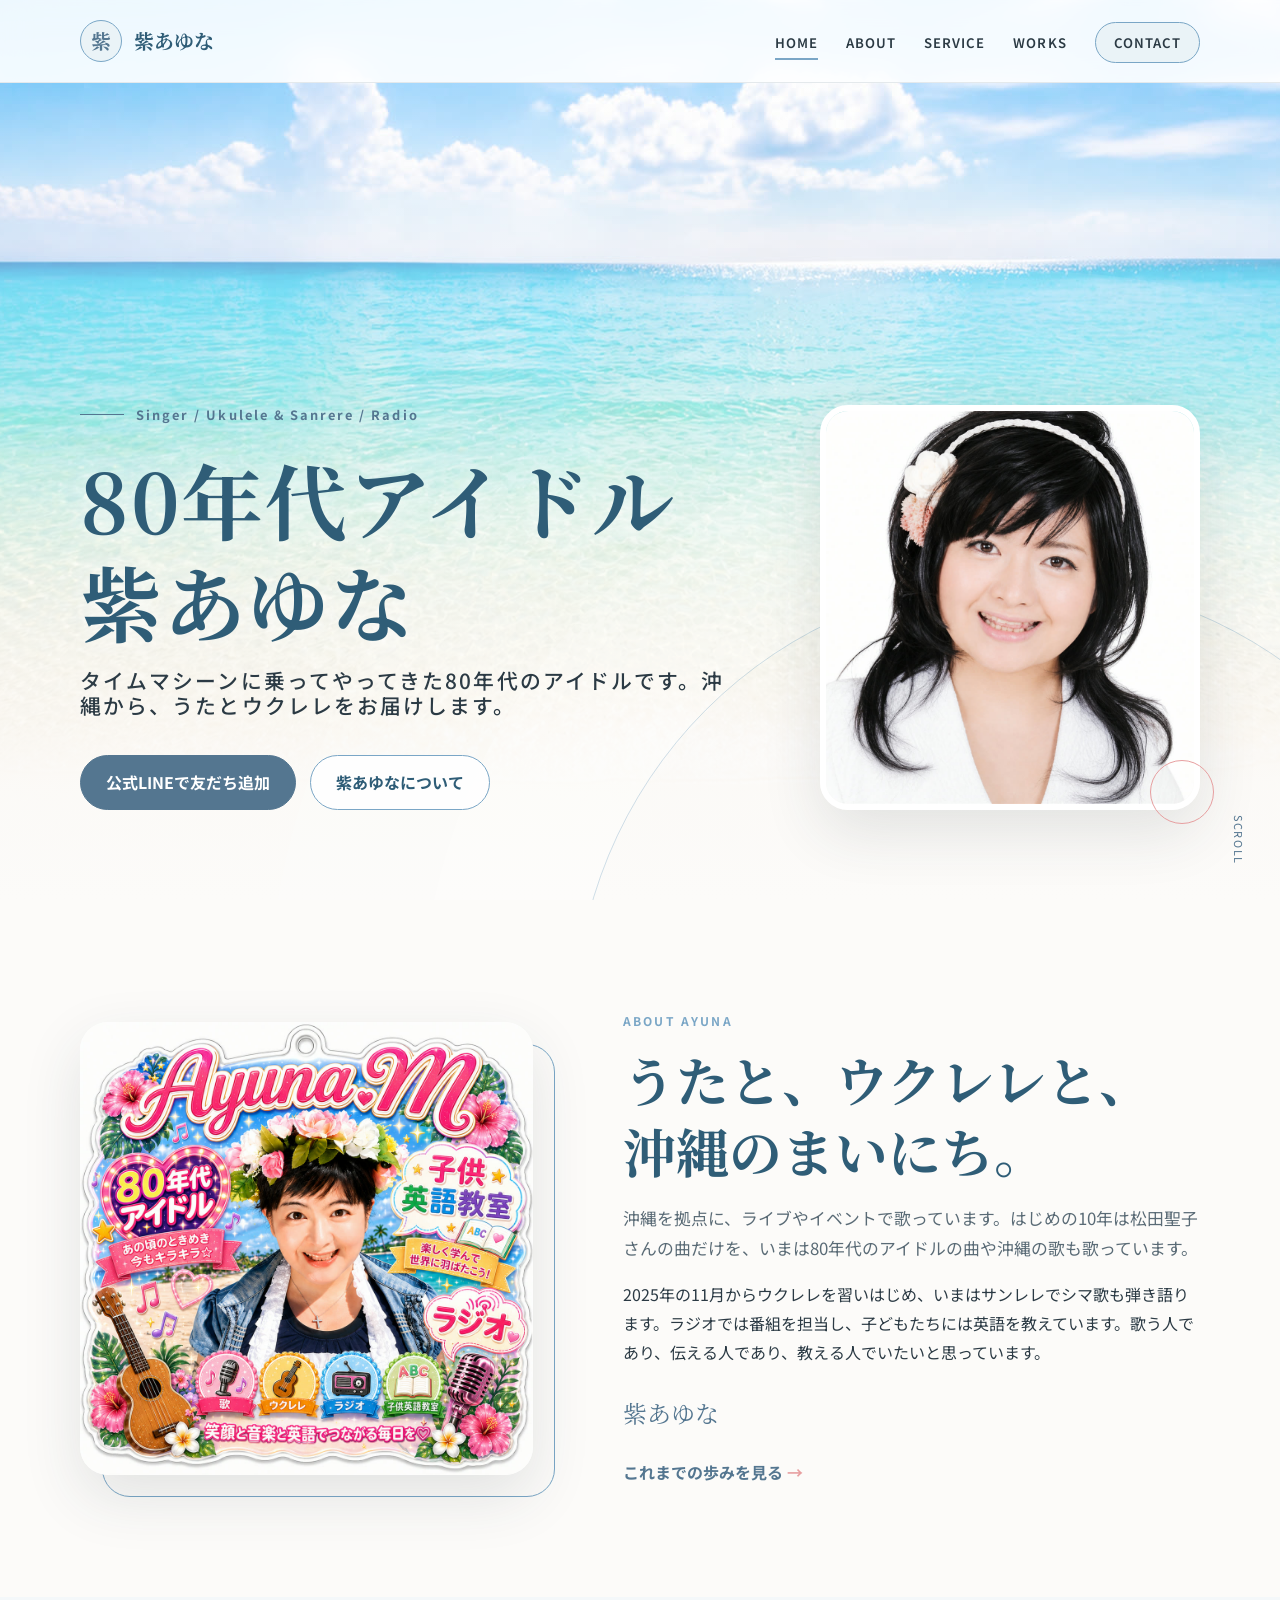
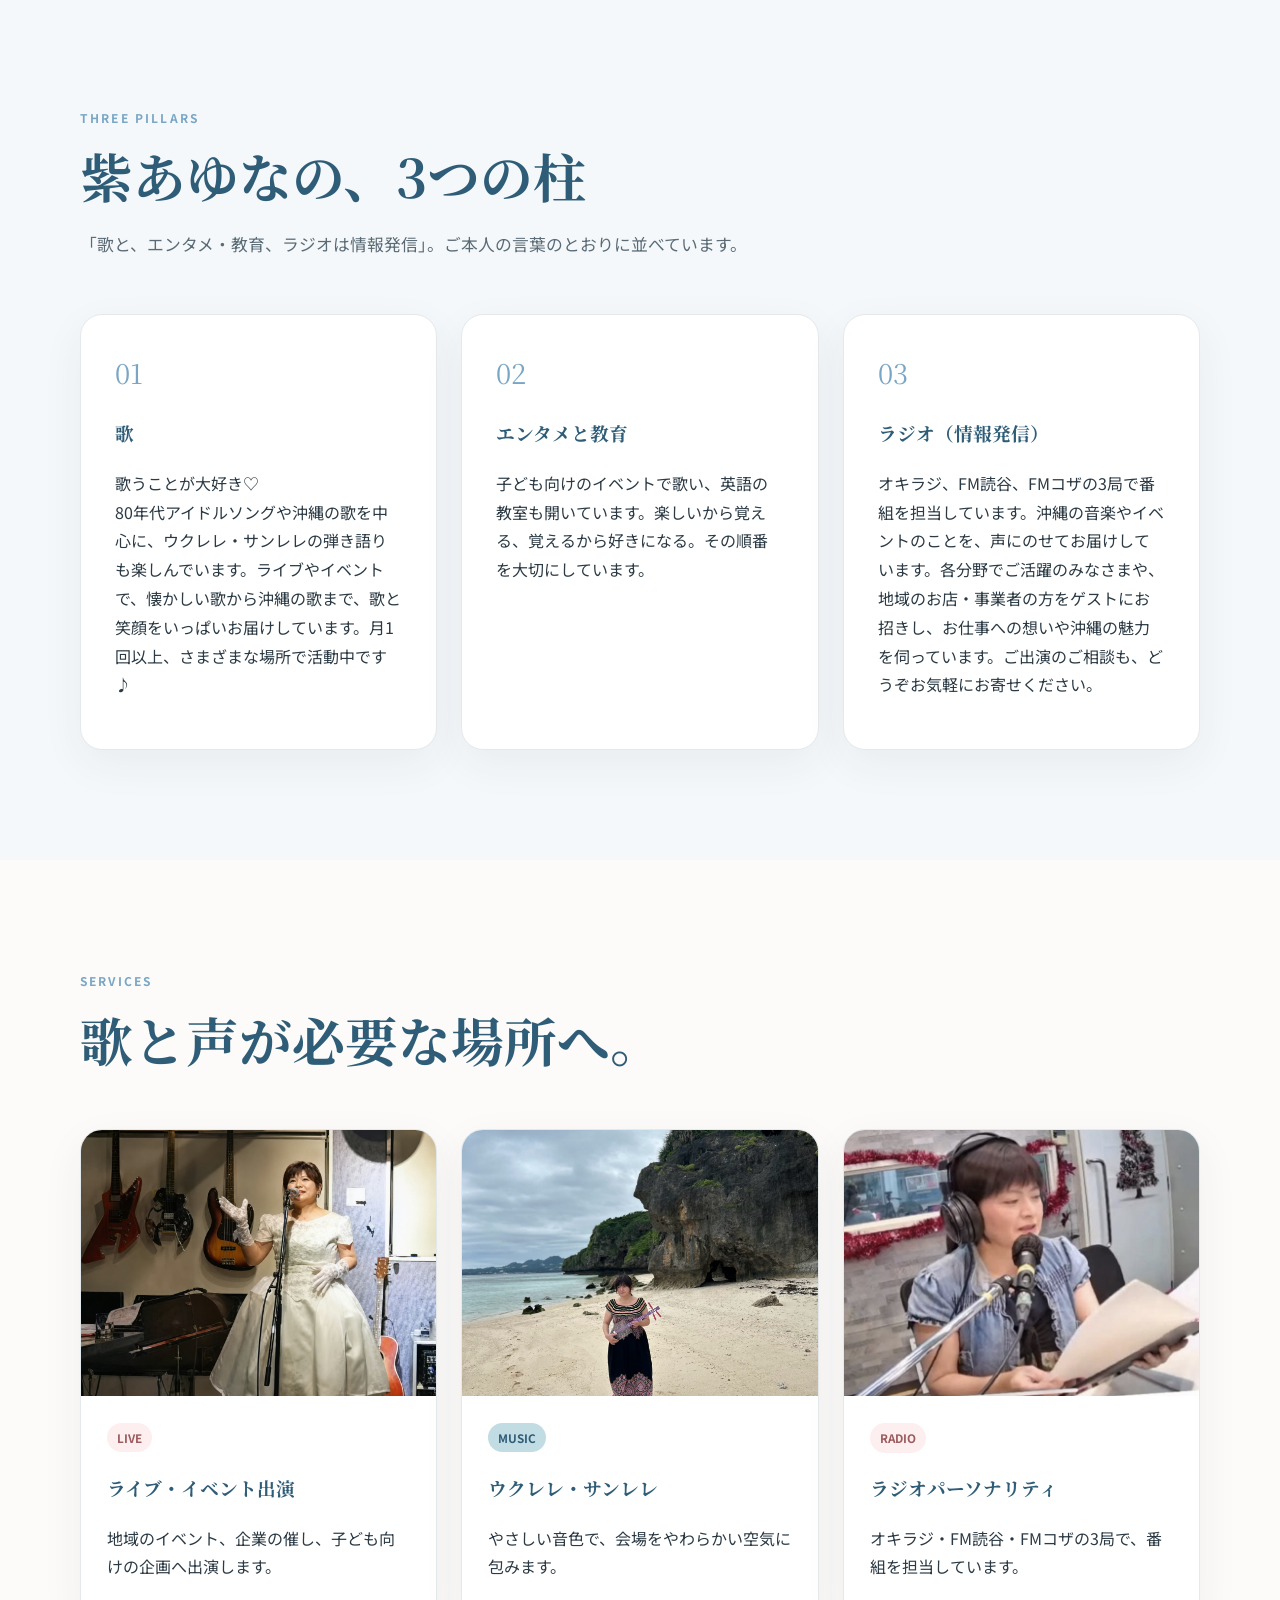
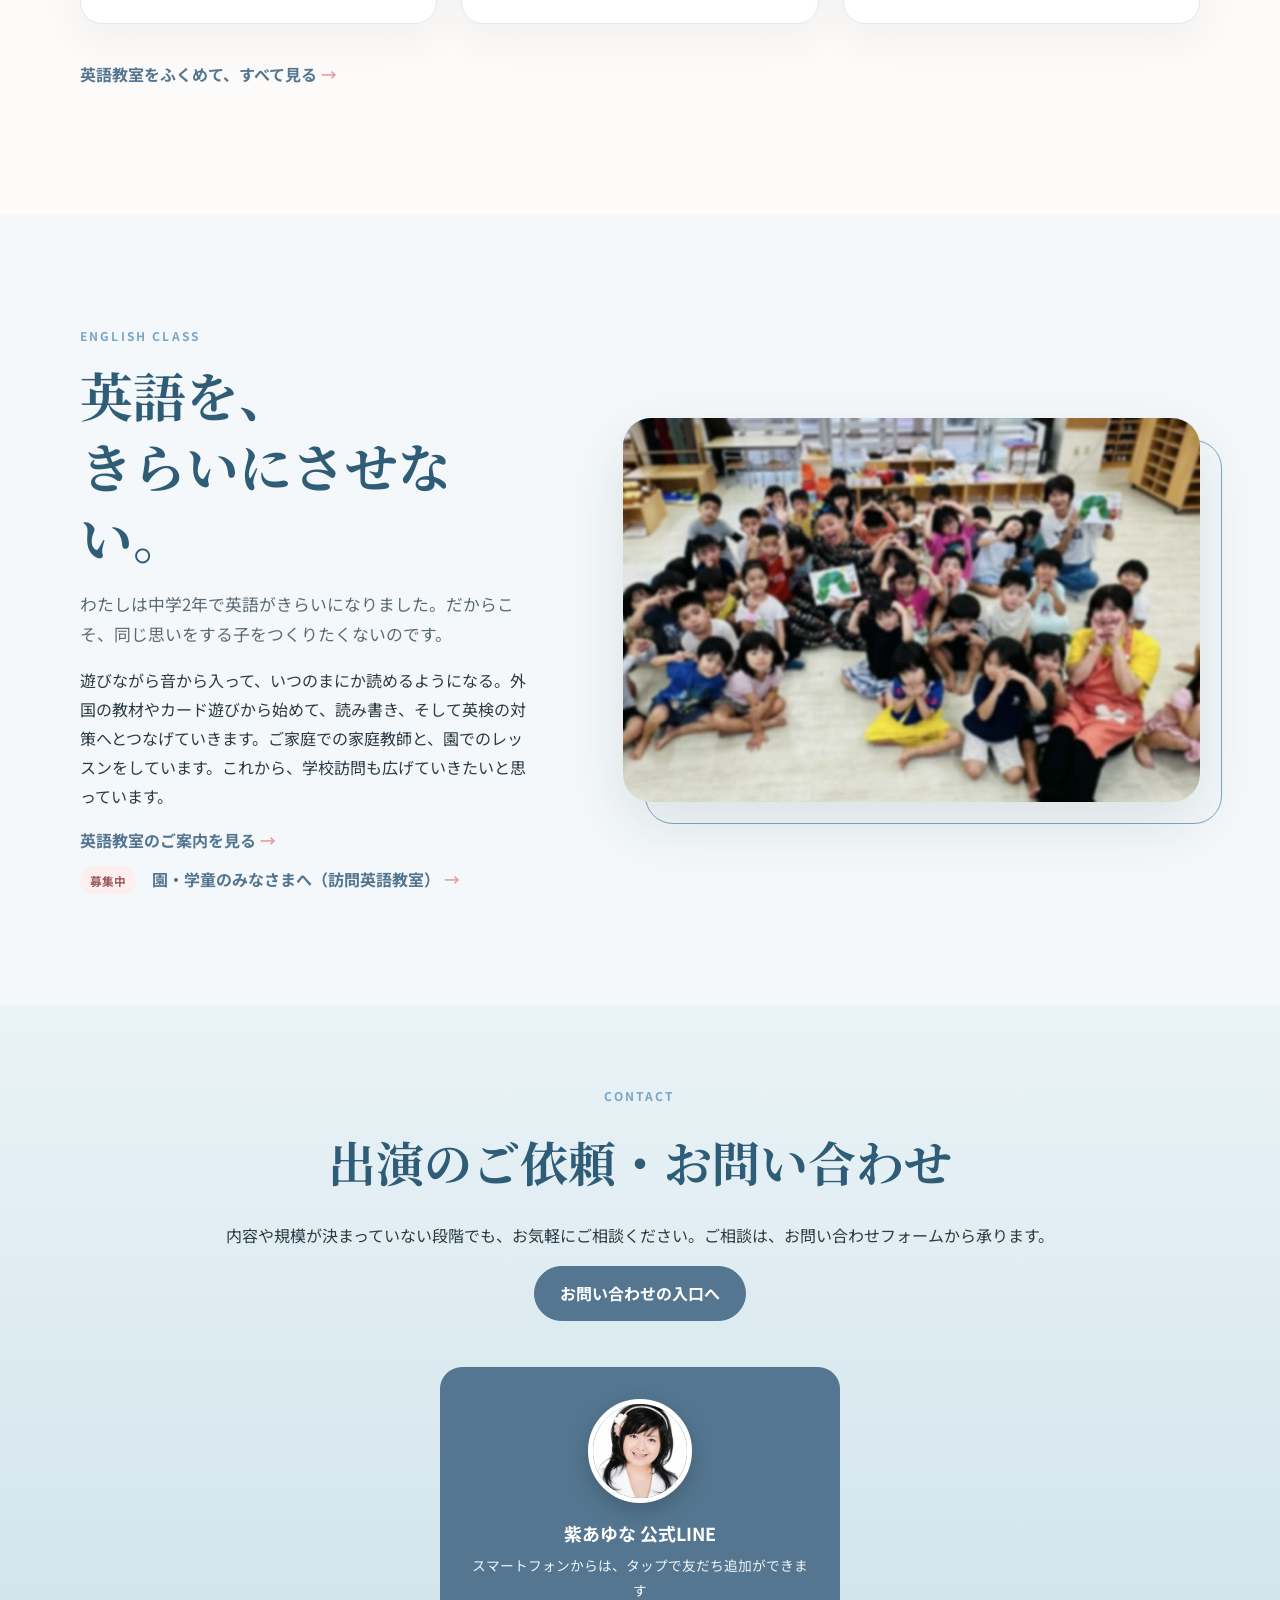
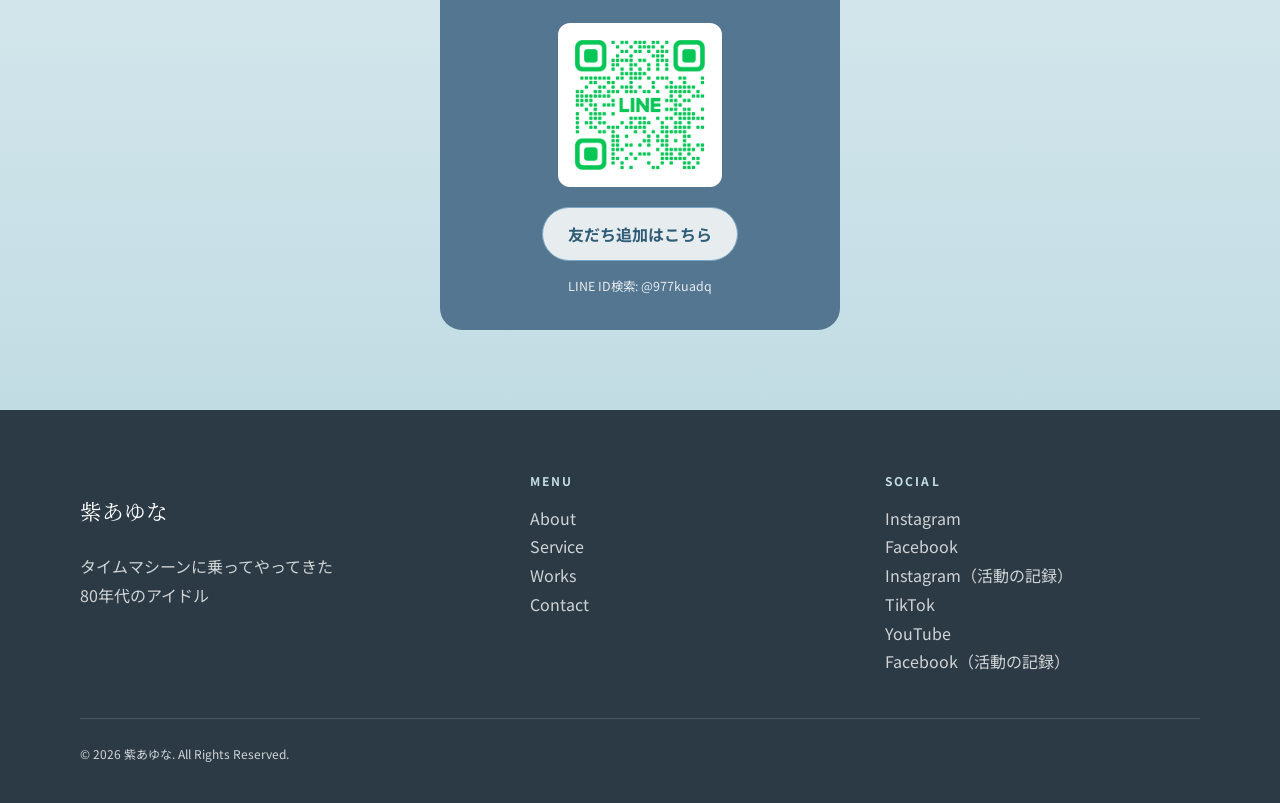
==== index.html @ 0e8917f2 "トップの「歌」の紹介文を、ご本人の文章に差し替え（2026-10-02）" ====
<!doctype html>
<html lang="ja">
<head>
  <meta charset="utf-8">
  <meta name="viewport" content="width=device-width, initial-scale=1">
  <title>紫あゆな｜80年代アイドル・沖縄の歌手・ウクレレ・サンレレ</title>
  <meta name="description" content="タイムマシーンに乗ってやってきた80年代のアイドル、紫あゆな。沖縄でライブ・イベントに出演し、ウクレレとサンレレを弾き、ラジオで情報を届け、子どもたちに英語を教えています。">
  <meta name="keywords" content="紫あゆな,80年代アイドル,沖縄 歌手,ウクレレ 沖縄,サンレレ 沖縄,沖縄 ライブ 出演依頼,子ども 英語教室 沖縄">
  <meta name="robots" content="noindex, nofollow"><!-- ご確認用のため。本番にするときはこの1行を消す -->
  <link rel="canonical" href="./index.html">
  <meta property="og:title" content="紫あゆな｜80年代アイドル・沖縄の歌手">
  <meta property="og:description" content="タイムマシーンに乗ってやってきた80年代のアイドル、紫あゆな。歌、エンタメと教育、ラジオでの情報発信。">
  <meta property="og:type" content="website">
  <meta property="og:image" content="assets/images/hero-sea.jpg">
  <link rel="stylesheet" href="assets/css/style.css">
  <script type="application/ld+json">{"@context":"https://schema.org","@type":"Person","name":"紫あゆな","jobTitle":"歌手・ウクレレ／サンレレ奏者・ラジオパーソナリティ","sameAs":["https://www.instagram.com/ayuna.80idol/","https://www.facebook.com/profile.php?id=100083319112403","https://www.instagram.com/369murasakiayuna/","https://www.tiktok.com/@user3553281297065","https://www.youtube.com/@%E7%B4%AB%E3%81%82%E3%82%86%E3%81%AA","https://www.facebook.com/profile.php?id=100011735827150"]}</script>
</head>
<body>
  <a class="skip-link" href="#main">本文へ移動</a>
  <header class="site-header">
    <nav class="container nav-wrap" aria-label="メインナビゲーション">
      <a class="brand" href="index.html"><span class="brand-mark">紫</span><span>紫あゆな</span></a>
      <button class="menu-toggle" type="button" aria-controls="global-menu" aria-expanded="false" aria-label="メニューを開く"><span></span><span></span><span></span></button>
      <ul class="nav-list" id="global-menu">
        <li><a href="index.html" aria-current="page">Home</a></li><li><a href="about.html">About</a></li><li><a href="service.html">Service</a></li><li><a href="works.html">Works</a></li><li><a class="nav-cta" href="contact.html">Contact</a></li>
      </ul>
    </nav>
  </header>

  <main id="main">
    <section class="hero" aria-labelledby="hero-title">
      <div class="container hero-content">
        <div>
          <p class="hero-kicker">Singer / Ukulele &amp; Sanrere / Radio</p>
          <h1 id="hero-title">80年代アイドル<br>紫あゆな<span>タイムマシーンに乗ってやってきた80年代のアイドルです。沖縄から、うたとウクレレをお届けします。</span></h1>
          <div class="hero-actions"><a class="btn btn-primary" href="https://lin.ee/VMailZP" target="_blank" rel="noopener">公式LINEで友だち追加</a><a class="btn btn-secondary" href="about.html">紫あゆなについて</a></div>
        </div>
        <div class="hero-photo reveal"><img src="assets/images/main-portrait.jpg" alt="白いお衣装の紫あゆな" width="1200" height="1056"></div>
      </div>
      <span class="hero-scroll" aria-hidden="true">SCROLL</span>
    </section>

    <section class="section" id="intro">
      <div class="container intro-grid">
        <div class="image-frame square reveal"><img src="assets/images/brand-ayuna.jpg" alt="Ayuna.M 80年代アイドル・子供英語教室・ラジオ" loading="lazy" width="1100" height="1100"></div>
        <div class="reveal">
          <p class="eyebrow">About Ayuna</p>
          <h2 class="section-title">うたと、ウクレレと、<br>沖縄のまいにち。</h2>
          <p class="lead">沖縄を拠点に、ライブやイベントで歌っています。はじめの10年は松田聖子さんの曲だけを、いまは80年代のアイドルの曲や沖縄の歌も歌っています。</p>
          <p>2025年の11月からウクレレを習いはじめ、いまはサンレレでシマ歌も弾き語ります。ラジオでは番組を担当し、子どもたちには英語を教えています。歌う人であり、伝える人であり、教える人でいたいと思っています。</p>
          <p class="signature">紫あゆな</p>
          <a class="link-arrow" href="about.html">これまでの歩みを見る</a>
        </div>
      </div>
    </section>

    <section class="section section-soft" aria-labelledby="strength-title">
      <div class="container">
        <p class="eyebrow">Three Pillars</p>
        <h2 class="section-title" id="strength-title">紫あゆなの、3つの柱</h2>
        <p class="lead" style="margin-top:18px">「歌と、エンタメ・教育、ラジオは情報発信」。ご本人の言葉のとおりに並べています。</p>
        <div class="feature-grid">
          <article class="feature-card reveal"><span class="card-number">01</span><h3>歌</h3><p>歌うことが大好き♡<br>80年代アイドルソングや沖縄の歌を中心に、ウクレレ・サンレレの弾き語りも楽しんでいます。ライブやイベントで、懐かしい歌から沖縄の歌まで、歌と笑顔をいっぱいお届けしています。月1回以上、さまざまな場所で活動中です♪</p></article>
          <article class="feature-card reveal"><span class="card-number">02</span><h3>エンタメと教育</h3><p>子ども向けのイベントで歌い、英語の教室も開いています。楽しいから覚える、覚えるから好きになる。その順番を大切にしています。</p></article>
          <article class="feature-card reveal"><span class="card-number">03</span><h3>ラジオ（情報発信）</h3><p>オキラジ、FM読谷、FMコザの3局で番組を担当しています。沖縄の音楽やイベントのことを、声にのせてお届けしています。各分野でご活躍のみなさまや、地域のお店・事業者の方をゲストにお招きし、お仕事への想いや沖縄の魅力を伺っています。ご出演のご相談も、どうぞお気軽にお寄せください。</p></article>
        </div>
      </div>
    </section>

    <section class="section" aria-labelledby="service-title">
      <div class="container">
        <p class="eyebrow">Services</p>
        <h2 class="section-title" id="service-title">歌と声が必要な場所へ。</h2>
        <div class="service-grid">
          <article class="service-card reveal"><img src="assets/images/live-dress.jpg" alt="白いお衣装でマイクの前に立つ紫あゆな" loading="lazy"><div class="card-body"><span class="tag gold">LIVE</span><h3>ライブ・イベント出演</h3><p>地域のイベント、企業の催し、子ども向けの企画へ出演します。</p></div></article>
          <article class="service-card reveal"><img src="assets/images/sanrere-beach.jpg" alt="沖縄の浜辺でサンレレを弾く紫あゆな" loading="lazy"><div class="card-body"><span class="tag">MUSIC</span><h3>ウクレレ・サンレレ</h3><p>やさしい音色で、会場をやわらかい空気に包みます。</p></div></article>
          <article class="service-card reveal"><img src="assets/images/radio.jpg" alt="ラジオのスタジオで話す紫あゆな" loading="lazy"><div class="card-body"><span class="tag gold">RADIO</span><h3>ラジオパーソナリティ</h3><p>オキラジ・FM読谷・FMコザの3局で、番組を担当しています。</p></div></article>
        </div>
        <p style="margin-top:36px"><a class="link-arrow" href="service.html">英語教室をふくめて、すべて見る</a></p>
      </div>
    </section>

    <section class="section section-soft" aria-labelledby="english-title">
      <div class="container intro-grid">
        <div class="reveal">
          <p class="eyebrow">English Class</p>
          <h2 class="section-title" id="english-title">英語を、<br>きらいにさせない。</h2>
          <p class="lead">わたしは中学2年で英語がきらいになりました。だからこそ、同じ思いをする子をつくりたくないのです。</p>
          <p>遊びながら音から入って、いつのまにか読めるようになる。外国の教材やカード遊びから始めて、読み書き、そして英検の対策へとつなげていきます。ご家庭での家庭教師と、園でのレッスンをしています。これから、学校訪問も広げていきたいと思っています。</p>
          <p style="margin:0 0 10px"><a class="link-arrow" href="https://ayunamurasaki.github.io/english/" target="_blank" rel="noopener">英語教室のご案内を見る</a></p>
          <p style="margin:0"><span class="tag gold">募集中</span>　<a class="link-arrow" href="service.html#visit" style="display:inline-block">園・学童のみなさまへ（訪問英語教室）</a></p>
        </div>
        <div class="image-frame reveal"><img src="assets/images/class-flyer.jpg" alt="園の子どもたちと一緒に写った英語教室のようす" loading="lazy" style="aspect-ratio:3/2"></div>
      </div>
    </section>

    <section class="cta-section"><div class="container"><p class="eyebrow">Contact</p><h2>出演のご依頼・お問い合わせ</h2><p>内容や規模が決まっていない段階でも、お気軽にご相談ください。ご相談は、お問い合わせフォームから承ります。</p><a class="btn btn-primary" href="contact.html">お問い合わせの入口へ</a>
      <div style="max-width:400px;margin:46px auto 0;padding:32px 26px;border-radius:22px;background:var(--sea-deep)">
        <a href="https://lin.ee/VMailZP" target="_blank" rel="noopener" style="display:block;text-align:center;color:#fff;text-decoration:none">
          <img src="assets/images/icon-portrait.jpg" alt="紫あゆな" width="900" height="900" style="width:104px;height:104px;margin:0 auto 14px;border:5px solid #fff;border-radius:50%;object-fit:cover;box-shadow:0 8px 20px rgba(43,58,68,.35)" loading="lazy">
          <p style="margin:0 0 4px;font-size:1.12rem;font-weight:700">紫あゆな 公式LINE</p>
          <p style="margin:0 0 20px;font-size:.86rem;opacity:.92">スマートフォンからは、タップで友だち追加ができます</p>
          <img src="assets/images/line-qr.png" alt="紫あゆな公式LINEの友だち追加QRコード" style="width:164px;margin:0 auto 20px;padding:10px;border-radius:12px;background:#fff" loading="lazy">
          <span class="btn btn-secondary">友だち追加はこちら</span>
          <p style="margin:14px 0 0;font-size:.78rem;opacity:.85">LINE ID検索: @977kuadq</p>
        </a>
      </div></div></section>
  </main>

  <footer class="site-footer"><div class="container"><div class="footer-grid"><div><p class="footer-brand">紫あゆな</p><p>タイムマシーンに乗ってやってきた<br>80年代のアイドル</p></div><div><p class="eyebrow">Menu</p><ul class="footer-nav"><li><a href="about.html">About</a></li><li><a href="service.html">Service</a></li><li><a href="works.html">Works</a></li><li><a href="contact.html">Contact</a></li></ul></div><div><p class="eyebrow">Social</p><ul class="footer-nav"><li><a href="https://www.instagram.com/ayuna.80idol/" target="_blank" rel="noopener">Instagram</a></li><li><a href="https://www.facebook.com/profile.php?id=100083319112403" target="_blank" rel="noopener">Facebook</a></li><li><a href="https://www.instagram.com/369murasakiayuna/" target="_blank" rel="noopener">Instagram（活動の記録）</a></li><li><a href="https://www.tiktok.com/@user3553281297065" target="_blank" rel="noopener">TikTok</a></li><li><a href="https://www.youtube.com/@%E7%B4%AB%E3%81%82%E3%82%86%E3%81%AA" target="_blank" rel="noopener">YouTube</a></li><li><a href="https://www.facebook.com/profile.php?id=100011735827150" target="_blank" rel="noopener">Facebook（活動の記録）</a></li></ul></div></div><p class="copyright">© <span data-year>2026</span> 紫あゆな. All Rights Reserved.</p></div></footer>
  <script src="assets/js/common.js"></script>
</body>
</html>
---- assets/css/style.css ----
@import url('https://fonts.googleapis.com/css2?family=Noto+Sans+JP:wght@400;500;600;700&family=Noto+Serif+JP:wght@600;700&display=swap');

/* ============================================================
   紫あゆな 公式サイト V2
   様式（レイアウト・部品・クラス名）は V1（hp-site/）のまま。
   色だけを公式LINE側の淡い水色へ揃えている。
   配色の出どころ: C:\Projects\ayuna-fanclub-lp\index.html と
   C:\Projects\ayuna-english-lp\index.html の :root（--sea / --sky ほか）
   ご本人のご希望（2026-08-08）: 淡い水色をベースに、ハートのピンクと白
   ============================================================ */

:root {
  --sea: #7aa6c6;
  --sea-deep: #547690;
  --sea-ink: #2f5d77;
  --sky: #c2dce4;
  --sky-pale: #eaf3f7;
  --sand: #eed0c5;
  --coral: #e79fa0;
  --coral-pale: #fdeff0;
  --ink: #2b3a44;
  --muted: #5a6b76;
  --paper: #fcfbf9;
  --white: #fff;
  --line: #e4e9ec;
  --shadow: 0 22px 60px rgba(43, 58, 68, .12);
  --radius: 28px;
  --serif: "Noto Serif JP", serif;
  --sans: "Noto Sans JP", sans-serif;
}

* { box-sizing: border-box; }
html { scroll-behavior: smooth; }
body { margin: 0; color: var(--ink); background: var(--paper); font-family: var(--sans); line-height: 1.8; }
body.menu-open { overflow: hidden; }
/* height: auto を必ず添える。img の width/height 属性は高さの指定として効いてしまい、
   高さが auto でなくなると aspect-ratio が無視されて画像が縦に伸びる（2026-09-10 に発生） */
img { display: block; width: 100%; height: auto; }
a { color: inherit; text-decoration: none; }
button, input, select, textarea { font: inherit; }
button { cursor: pointer; }
.container { width: min(1120px, calc(100% - 40px)); margin-inline: auto; }
.eyebrow { margin: 0 0 12px; color: var(--sea); font-size: .75rem; font-weight: 700; letter-spacing: .18em; text-transform: uppercase; }
.section-title { margin: 0; color: var(--sea-ink); font-family: var(--serif); font-size: clamp(2rem, 5vw, 3.3rem); line-height: 1.35; }
.lead { color: var(--muted); font-size: 1.05rem; }
.skip-link { position: fixed; top: -80px; left: 20px; z-index: 1000; padding: 10px 18px; color: #fff; background: var(--sea-deep); }
.skip-link:focus { top: 10px; }

/* ヘッダーは常に白のすりガラス。V1は濃紫のヒーローに白文字を重ねていたが、
   ヒーローが淡い水色になったため、白文字では読めなくなる */
.site-header { position: fixed; inset: 0 0 auto; z-index: 100; border-bottom: 1px solid var(--line); background: rgba(255,255,255,.9); backdrop-filter: blur(14px); transition: .3s; }
.site-header.scrolled { background: rgba(255,255,255,.97); box-shadow: 0 8px 30px rgba(43,58,68,.08); }
.nav-wrap { display: flex; min-height: 82px; align-items: center; justify-content: space-between; gap: 24px; }
.brand { display: flex; align-items: center; gap: 12px; color: var(--sea-ink); font-family: var(--serif); font-size: 1.25rem; font-weight: 700; }
.brand-mark { display: grid; width: 42px; height: 42px; place-items: center; border: 1px solid var(--sea); border-radius: 50%; color: var(--sea-deep); background: var(--sky-pale); }
.nav-list { display: flex; align-items: center; gap: 28px; margin: 0; padding: 0; list-style: none; }
.nav-list a { position: relative; color: var(--ink); font-size: .82rem; font-weight: 600; letter-spacing: .08em; text-transform: uppercase; }
.nav-list a::after { content: ""; position: absolute; inset: auto 50% -8px; height: 2px; background: var(--sea); transition: .2s; }
.nav-list a:hover::after, .nav-list a[aria-current="page"]::after { left: 0; right: 0; }
.nav-cta { padding: 10px 18px; border: 1px solid var(--sea); border-radius: 999px; color: var(--sea-ink); background: var(--sky-pale); }
.menu-toggle { display: none; width: 46px; height: 46px; padding: 11px; border: 1px solid var(--line); border-radius: 50%; background: var(--sky-pale); }
.menu-toggle span { display: block; height: 2px; margin: 5px 0; background: var(--sea-ink); transition: .25s; }

/* ヒーロー。写真の上に白のベールをかけ、文字は濃い藍色にする。
   公式LINEのLP（ファンクラブ・英語教室）と同じ処理 */
.hero { position: relative; display: grid; min-height: 100svh; align-items: end; overflow: hidden; color: var(--ink); background: var(--sky-pale); }
.hero::before { content: ""; position: absolute; inset: 0; background: linear-gradient(180deg, rgba(255,255,255,.20) 0%, rgba(255,255,255,.55) 46%, rgba(252,251,249,.96) 88%, var(--paper) 100%), url('../images/hero-sea.jpg') center/cover; }
.hero::after { content: ""; position: absolute; right: -15vw; bottom: -45vw; width: 70vw; height: 70vw; border: 1px solid rgba(122,166,198,.35); border-radius: 50%; box-shadow: 0 0 0 12vw rgba(255,255,255,.16), 0 0 0 24vw rgba(255,255,255,.09); }
.hero-content { position: relative; z-index: 1; display: grid; grid-template-columns: 1.25fr .75fr; align-items: end; gap: clamp(24px, 5vw, 64px); padding: 175px 0 90px; }
.hero-kicker { display: flex; align-items: center; gap: 12px; margin-bottom: 22px; color: var(--sea-deep); font-size: .8rem; font-weight: 700; letter-spacing: .16em; }
.hero-kicker::before { content: ""; width: 44px; height: 1px; background: var(--sea-deep); }
.hero h1 { max-width: 900px; margin: 0; color: var(--sea-ink); font-family: var(--serif); font-size: clamp(2.4rem, 6.4vw, 5.2rem); line-height: 1.24; letter-spacing: .02em; text-shadow: 0 2px 22px rgba(255,255,255,.7); }
.hero h1 span { display: block; margin-top: 16px; color: var(--ink); font-family: var(--sans); font-size: clamp(.95rem, 2vw, 1.3rem); font-weight: 500; letter-spacing: .1em; }
.hero-actions { display: flex; flex-wrap: wrap; gap: 14px; margin-top: 36px; }
/* ヒーローの主役写真。公式LINEの応答1（白いドレスのアイドル写真・高画質補正版）を使う
   ユーザー指示 2026-09-10「白いドレスのアイドル写真をメインに」「公式LINEの画像に合わせる」 */
.hero-photo { position: relative; justify-self: end; width: min(100%, 380px); }
.hero-photo img { height: 405px; border: 6px solid #fff; border-radius: var(--radius); object-fit: cover; object-position: 50% 18%; box-shadow: var(--shadow); }
.hero-photo::after { content: ""; position: absolute; inset: auto -14px -14px auto; width: 62px; height: 62px; border: 1px solid var(--coral); border-radius: 50%; }

.btn { display: inline-flex; min-height: 50px; align-items: center; justify-content: center; padding: 12px 25px; border: 1px solid var(--sea); border-radius: 999px; font-weight: 700; transition: .2s; }
.btn-primary { color: #fff; border-color: var(--sea-deep); background: var(--sea-deep); }
.btn-secondary { color: var(--sea-ink); background: rgba(255,255,255,.86); }
.btn:hover { transform: translateY(-2px); box-shadow: 0 12px 28px rgba(43,58,68,.16); }
.hero-scroll { position: absolute; right: 32px; bottom: 35px; z-index: 2; color: var(--sea-deep); font-size: .68rem; letter-spacing: .15em; writing-mode: vertical-rl; }

.section { padding: 110px 0; }
.section-soft { background: #f4f8fa; }
.intro-grid, .split { display: grid; grid-template-columns: .88fr 1.12fr; align-items: center; gap: clamp(44px, 7vw, 100px); }
.image-frame { position: relative; }
.image-frame::before { content: ""; position: absolute; inset: 22px -22px -22px 22px; z-index: 0; border: 1px solid var(--sea); border-radius: var(--radius); }
.image-frame img { position: relative; z-index: 1; aspect-ratio: 4 / 5; border-radius: var(--radius); object-fit: cover; box-shadow: var(--shadow); }
/* 文字が絵の端まで入っている図版用。切り取らずに正方形のまま出す */
.image-frame.square img { aspect-ratio: 1 / 1; object-fit: contain; background: #fff; }
.signature { color: var(--sea-deep); font-family: var(--serif); font-size: 1.5rem; }
.feature-grid, .service-grid, .works-grid { display: grid; grid-template-columns: repeat(3, 1fr); gap: 24px; margin-top: 54px; }
.feature-card, .service-card, .work-card { overflow: hidden; border: 1px solid var(--line); border-radius: 22px; background: #fff; box-shadow: 0 14px 44px rgba(43,58,68,.06); transition: .25s; }
.feature-card:hover, .service-card:hover, .work-card:hover { transform: translateY(-6px); box-shadow: var(--shadow); }
.feature-card { padding: 34px; }
.card-number { color: var(--sea); font-family: var(--serif); font-size: 1.7rem; }
.feature-card h3, .service-card h2, .service-card h3, .work-card h2, .work-card h3 { color: var(--sea-ink); font-family: var(--serif); }
.service-card img, .work-card img { aspect-ratio: 4 / 3; object-fit: cover; }
.card-body { padding: 26px; }
.tag { display: inline-block; padding: 4px 10px; border-radius: 999px; color: var(--sea-ink); background: var(--sky); font-size: .73rem; font-weight: 700; }
.tag.gold { color: #9c5b5c; background: var(--coral-pale); }
.link-arrow { color: var(--sea-deep); font-weight: 700; }
.link-arrow::after { content: " →"; color: var(--coral); }

.page-hero { position: relative; display: grid; min-height: 460px; padding-top: 82px; align-items: center; color: var(--ink); background: var(--sky-pale); }
.page-hero::before { content: ""; position: absolute; inset: 0; background: linear-gradient(180deg, rgba(255,255,255,.42), rgba(255,255,255,.78) 70%, var(--paper) 100%), var(--page-image) center/cover; }
.page-hero::after { content: ""; position: absolute; right: -100px; top: 120px; width: 380px; height: 380px; border: 1px solid rgba(122,166,198,.3); border-radius: 50%; }
.page-hero-content { position: relative; z-index: 1; }
.page-hero h1 { margin: 0; color: var(--sea-ink); font-family: var(--serif); font-size: clamp(2.4rem, 6vw, 4.4rem); line-height: 1.2; }
.page-hero p { max-width: 680px; color: var(--ink); }
.about-hero { --page-image: url('../images/hero-sea.jpg'); }
.service-hero { --page-image: url('../images/hero-sea.jpg'); }
.works-hero { --page-image: url('../images/hero-sea.jpg'); }
.contact-hero { --page-image: url('../images/hero-sea.jpg'); }

.timeline { margin: 50px 0 0; padding: 0; list-style: none; }
.timeline li { position: relative; display: grid; grid-template-columns: 150px 1fr; gap: 26px; padding: 0 0 35px 30px; border-left: 1px solid var(--sea); }
.timeline li::before { content: ""; position: absolute; left: -6px; top: 9px; width: 11px; height: 11px; border-radius: 50%; background: var(--sea); box-shadow: 0 0 0 6px var(--sky-pale); }
.timeline time { color: var(--sea-deep); font-weight: 700; }
.timeline h3 { margin: 0 0 5px; color: var(--sea-ink); }
.stats { display: grid; grid-template-columns: repeat(3, 1fr); gap: 18px; margin-top: 42px; }
.stat { padding: 28px; border-radius: 18px; text-align: center; background: var(--sky-pale); }
.stat strong { display: block; color: var(--sea-deep); font-family: var(--serif); font-size: 1.6rem; }
.notice { padding: 18px 22px; border-left: 3px solid var(--coral); color: var(--muted); background: var(--coral-pale); border-radius: 0 12px 12px 0; }
.service-grid.four { grid-template-columns: repeat(2, 1fr); }
.service-card.featured { border-color: rgba(122,166,198,.6); }
.service-icon { display: grid; width: 54px; height: 54px; place-items: center; border-radius: 50%; color: #fff; background: var(--sea-deep); font-family: var(--serif); font-size: 1.4rem; }
.process { counter-reset: step; display: grid; grid-template-columns: repeat(3,1fr); gap: 20px; margin-top: 48px; }
.process article { position: relative; padding: 30px; border-top: 1px solid var(--sea); border-radius: 0 0 16px 16px; background: #fff; }
.process article::before { counter-increment: step; content: "0" counter(step); color: var(--sea); font-family: var(--serif); font-size: 2rem; }

.works-grid { grid-template-columns: repeat(2, 1fr); }
.work-card:first-child { grid-column: 1 / -1; display: grid; grid-template-columns: 1.2fr .8fr; }
.work-card:first-child img { height: 100%; min-height: 360px; }
.social-links { display: grid; grid-template-columns: repeat(3,1fr); gap: 16px; margin-top: 36px; }
.social-link { padding: 22px; border: 1px solid var(--line); border-radius: 16px; text-align: center; font-weight: 700; background: #fff; transition: .2s; }
.social-link:hover { color: #fff; border-color: var(--sea-deep); background: var(--sea-deep); }

/* お問い合わせ。V2では自前のフォームを持たず、実際に動いている受け口へ渡す */
.contact-layout { display: grid; grid-template-columns: .7fr 1.3fr; gap: 60px; }
.contact-panel { align-self: start; padding: 34px; border-radius: 22px; color: #fff; background: var(--sea-deep); }
.contact-panel h2 { margin-top: 0; font-family: var(--serif); }
.contact-panel a { color: #fff; text-decoration: underline; }
.entry-list { display: grid; gap: 18px; }
.entry { display: grid; grid-template-columns: 62px 1fr auto; align-items: center; gap: 20px; padding: 24px 26px; border: 1px solid var(--line); border-radius: 18px; background: #fff; transition: .2s; }
.entry:hover { transform: translateY(-3px); border-color: var(--sea); box-shadow: var(--shadow); }
.entry-mark { display: grid; width: 62px; height: 62px; place-items: center; border-radius: 50%; color: #fff; background: var(--sea); font-family: var(--serif); font-size: 1.3rem; }
.entry-mark.line { background: #06c755; }
.entry-mark.coral { background: var(--coral); }
.entry h3 { margin: 0 0 4px; color: var(--sea-ink); font-family: var(--serif); font-size: 1.15rem; }
.entry p { margin: 0; color: var(--muted); font-size: .93rem; }
.entry-go { color: var(--sea-deep); font-weight: 700; white-space: nowrap; }
.entry-go::after { content: " →"; color: var(--coral); }

.cta-section { padding: 80px 0; color: var(--ink); text-align: center; background: linear-gradient(180deg, var(--sky-pale), var(--sky)); }
.cta-section h2 { margin: 0 0 14px; color: var(--sea-ink); font-family: var(--serif); font-size: clamp(1.8rem,5vw,3rem); }
.site-footer { padding: 60px 0 26px; color: rgba(255,255,255,.78); background: var(--ink); }
.footer-grid { display: grid; grid-template-columns: 1.3fr 1fr 1fr; gap: 40px; }
.footer-brand { color: #fff; font-family: var(--serif); font-size: 1.35rem; }
.site-footer .eyebrow { color: var(--sky); }
.footer-nav { margin: 0; padding: 0; list-style: none; }
.footer-nav a:hover { color: var(--sky); }
.copyright { margin-top: 42px; padding-top: 24px; border-top: 1px solid rgba(255,255,255,.14); font-size: .75rem; }
.reveal { opacity: 0; transform: translateY(22px); transition: opacity .7s, transform .7s; }
.reveal.visible { opacity: 1; transform: none; }

@media (max-width: 860px) {
  .menu-toggle { display: block; }
  .nav-list { position: fixed; inset: 0; z-index: -1; display: flex; flex-direction: column; justify-content: center; gap: 30px; visibility: hidden; opacity: 0; background: rgba(255,255,255,.98); transition: .25s; }
  .nav-list.open { visibility: visible; opacity: 1; }
  .nav-list a { font-size: 1.05rem; }
  .menu-toggle[aria-expanded="true"] { position: relative; z-index: 2; }
  .menu-toggle[aria-expanded="true"] span:nth-child(1) { transform: translateY(7px) rotate(45deg); }
  .menu-toggle[aria-expanded="true"] span:nth-child(2) { opacity: 0; }
  .menu-toggle[aria-expanded="true"] span:nth-child(3) { transform: translateY(-7px) rotate(-45deg); }
  .hero-content { grid-template-columns: 1fr; }
  .hero-photo { max-width: 320px; }
  .intro-grid, .split, .contact-layout { grid-template-columns: 1fr; }
  .feature-grid, .service-grid { grid-template-columns: repeat(2,1fr); }
  .social-links { grid-template-columns: repeat(2,1fr); }
  .footer-grid { grid-template-columns: 1fr 1fr; }
}

@media (max-width: 600px) {
  .container { width: min(100% - 28px, 1120px); }
  .nav-wrap { min-height: 70px; }
  .brand-mark { width: 38px; height: 38px; }
  .hero-content { padding: 140px 0 70px; }
  .hero h1 { font-size: clamp(2rem, 10.5vw, 3.2rem); }
  .hero-photo { width: 100%; max-width: none; justify-self: stretch; }
  .hero-photo img { height: 400px; }
  .hero-scroll { display: none; }
  .section { padding: 78px 0; }
  .page-hero { min-height: 400px; padding-top: 70px; }
  .feature-grid, .service-grid, .service-grid.four, .works-grid, .process, .stats { grid-template-columns: 1fr; }
  .work-card:first-child { grid-column: auto; display: block; }
  .work-card:first-child img { min-height: 0; }
  .timeline li { grid-template-columns: 1fr; gap: 4px; }
  .image-frame::before { inset: 12px -10px -12px 10px; }
  .entry { grid-template-columns: 48px 1fr; gap: 14px; padding: 20px; }
  .entry-mark { width: 48px; height: 48px; font-size: 1.1rem; }
  .entry-go { grid-column: 1 / -1; }
  .footer-grid { grid-template-columns: 1fr; }
}

@media (prefers-reduced-motion: reduce) {
  *, *::before, *::after { scroll-behavior: auto !important; transition: none !important; animation: none !important; }
  .reveal { opacity: 1; transform: none; }
}
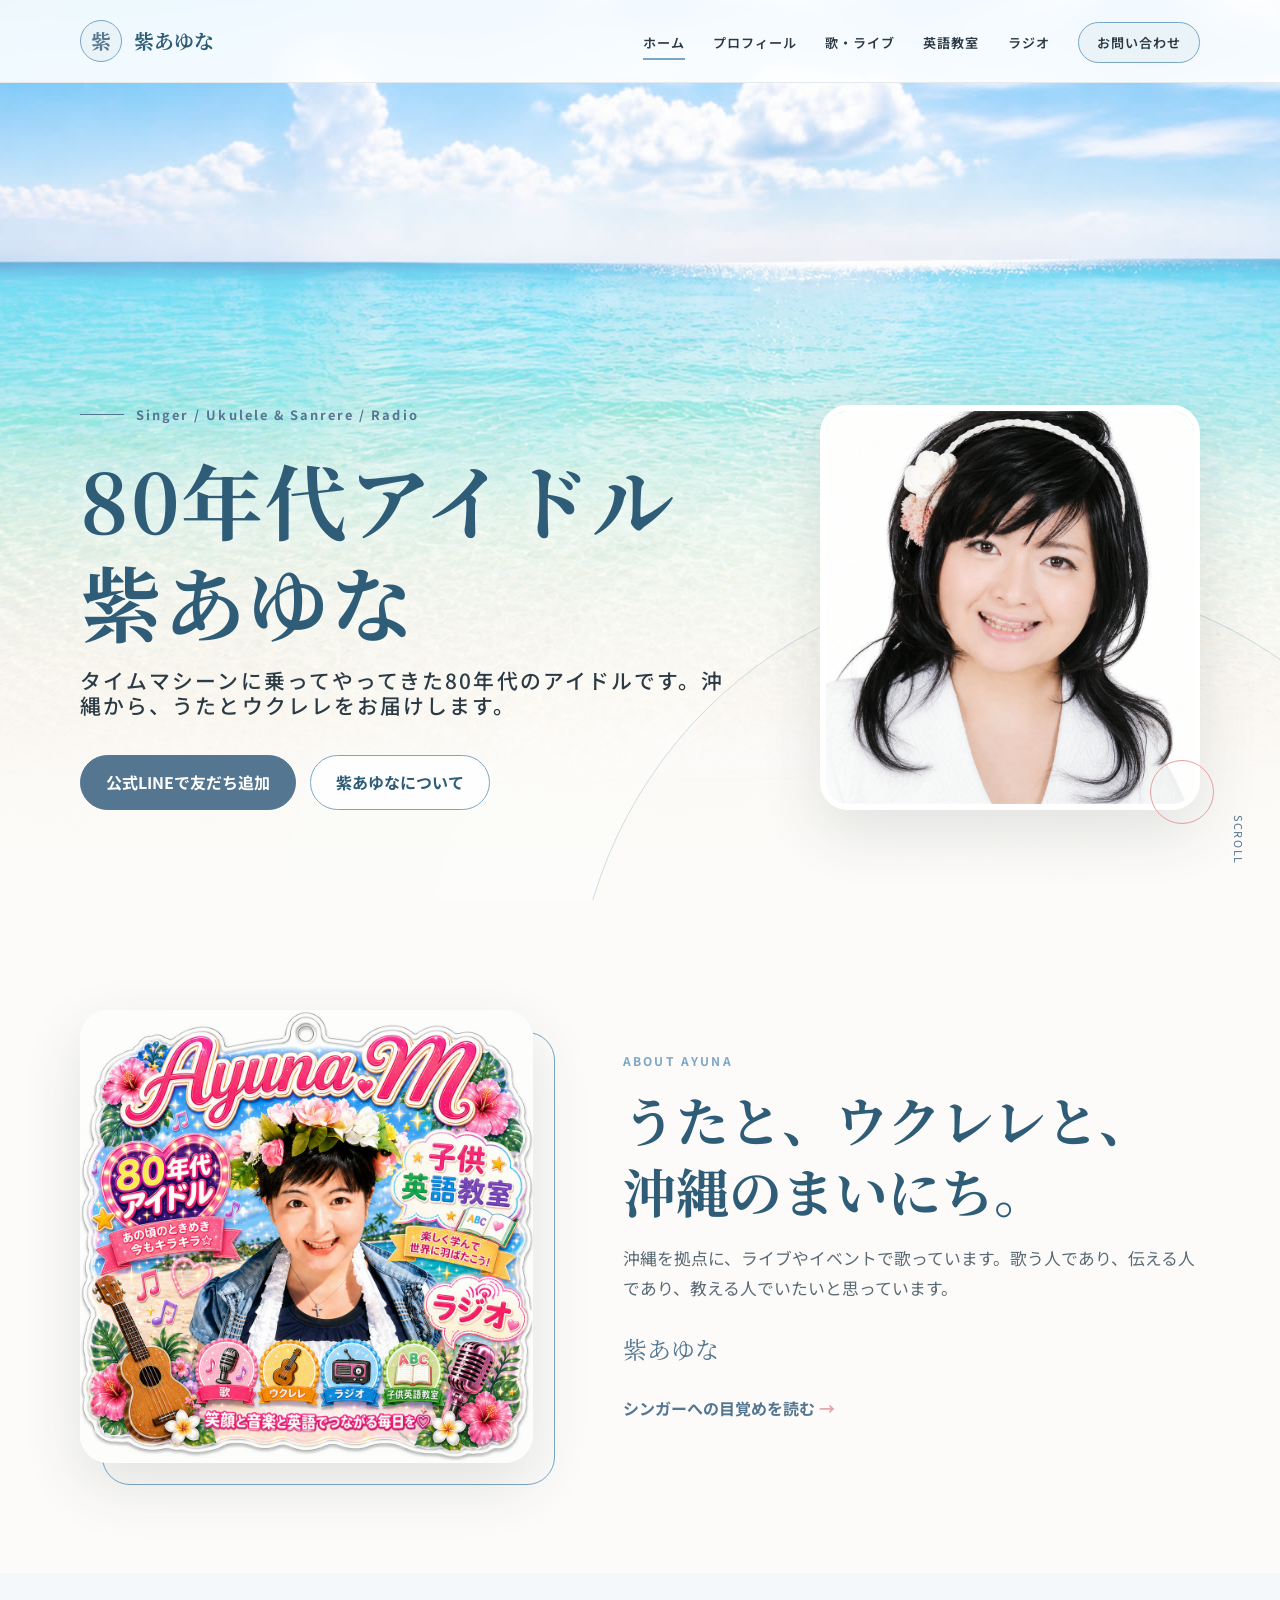
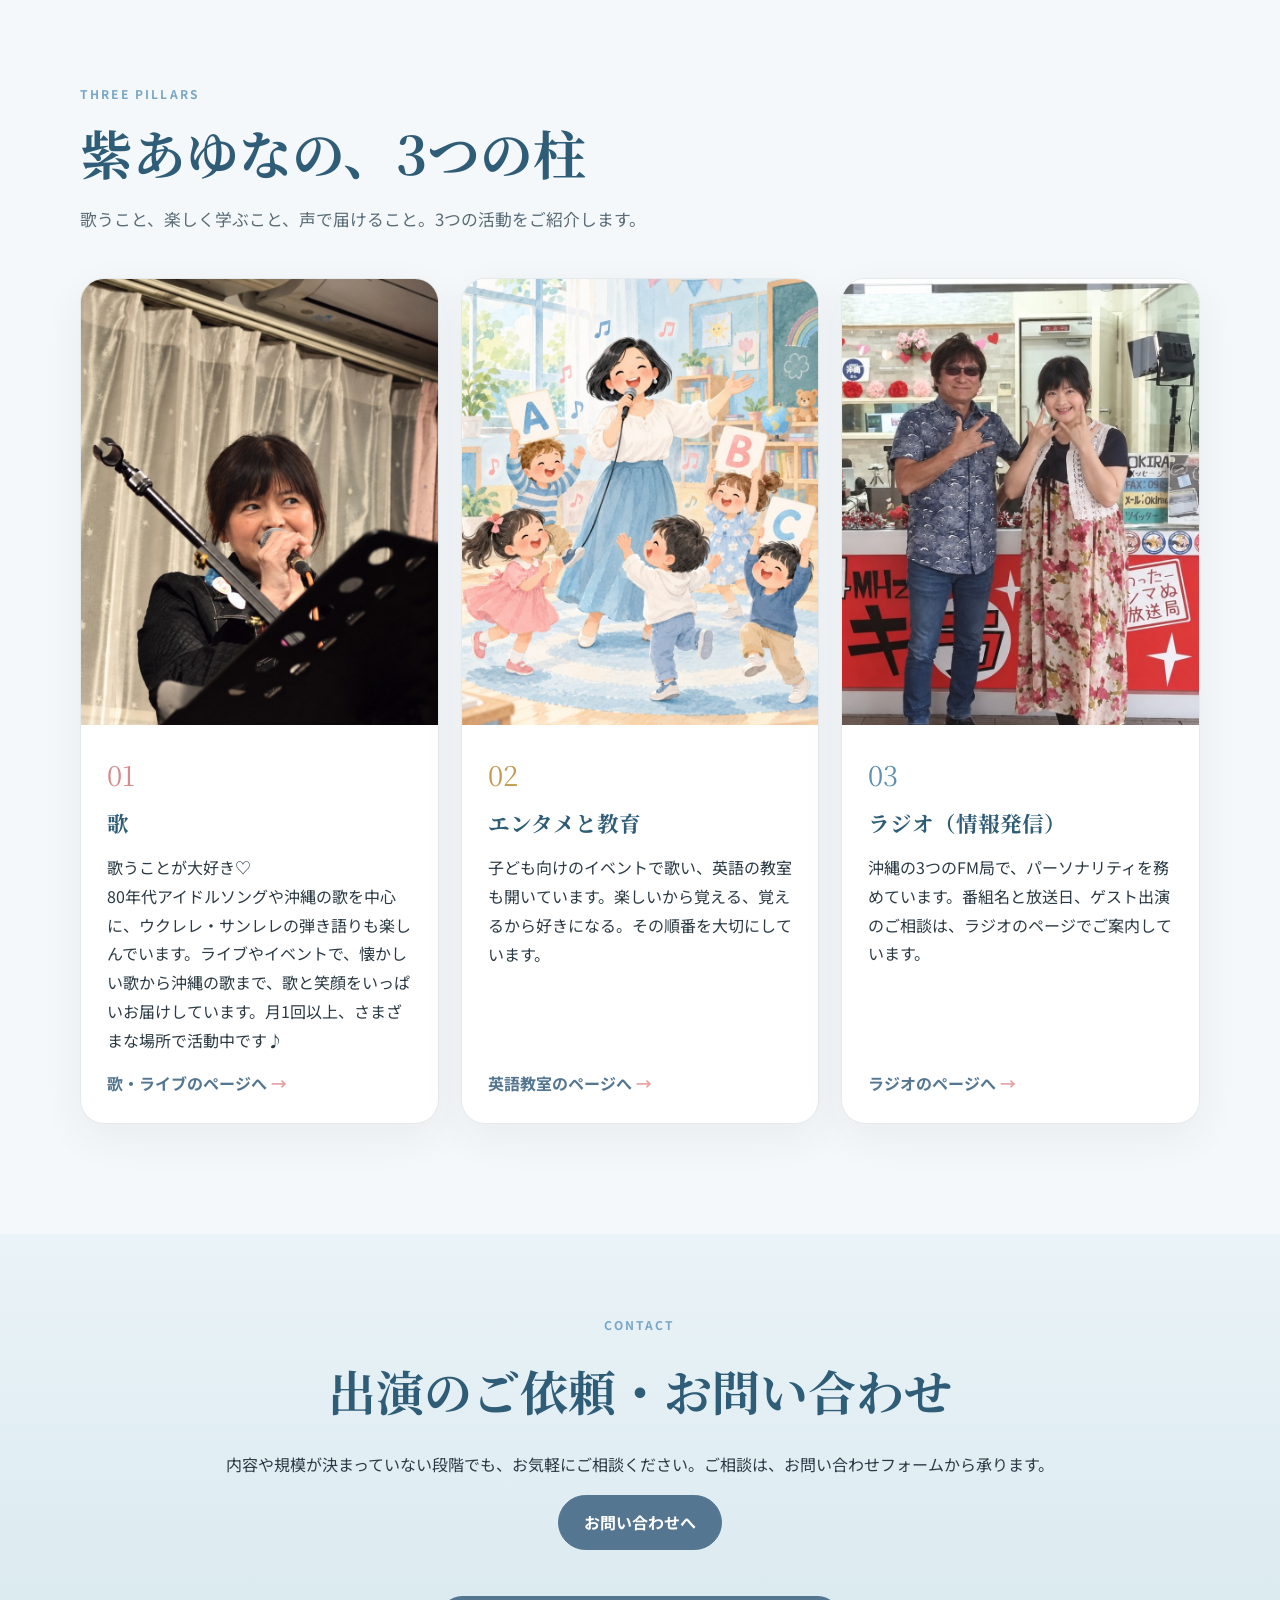
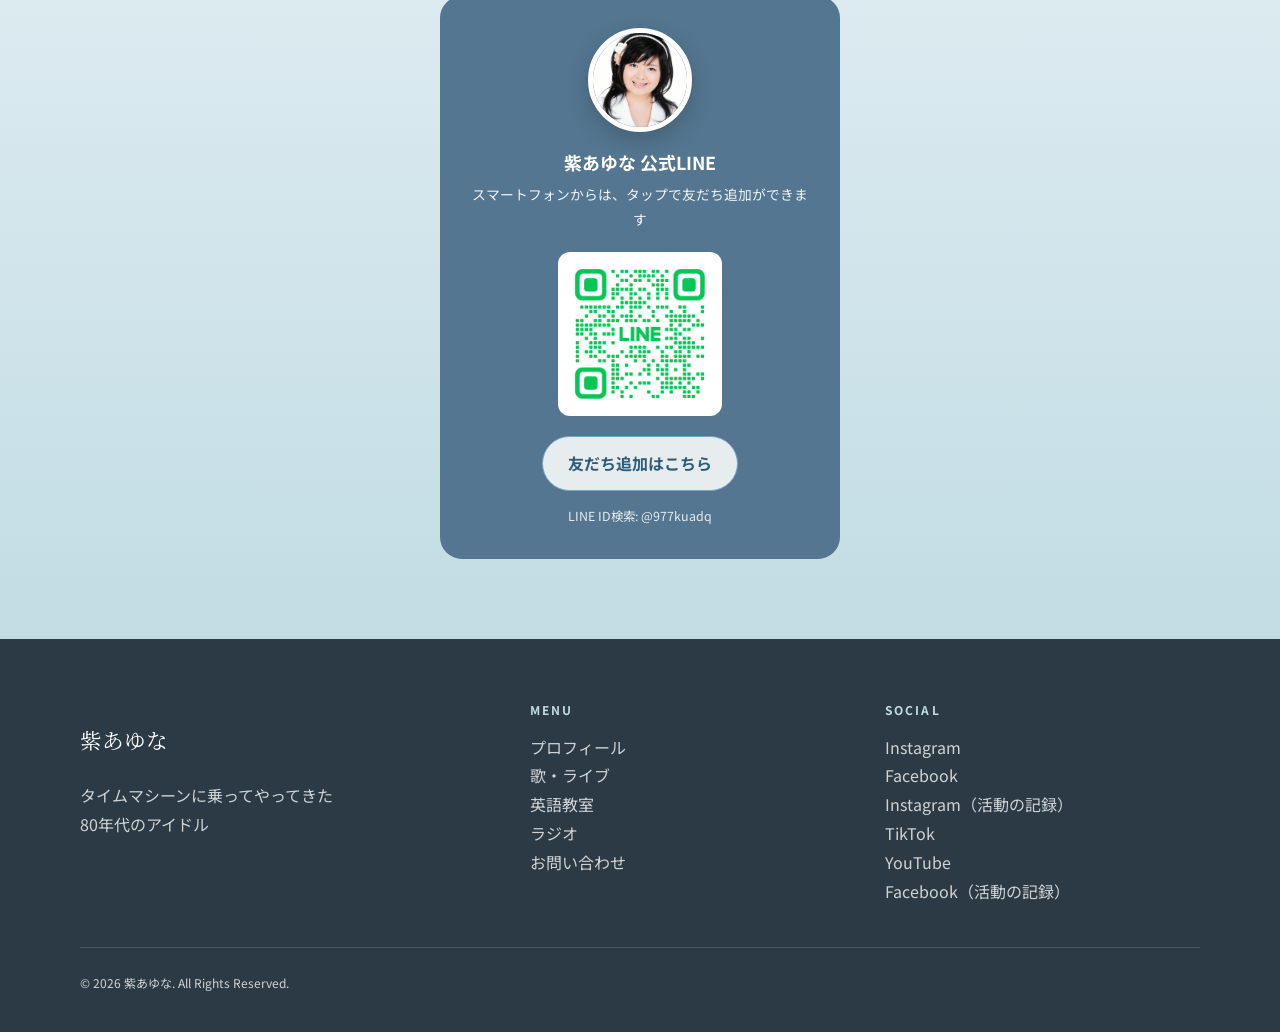
==== commit 7f1525aa: "ver2: HPを6ページ構成へ（ホーム／プロフィール／歌・ライブ／英語教室／ラジオ／お問い合わせ）2026-10-16" ====
--- a/index.html
+++ b/index.html
@@ -1,113 +1,85 @@
-<!doctype html>
-<html lang="ja">
-<head>
-  <meta charset="utf-8">
-  <meta name="viewport" content="width=device-width, initial-scale=1">
-  <title>紫あゆな｜80年代アイドル・沖縄の歌手・ウクレレ・サンレレ</title>
-  <meta name="description" content="タイムマシーンに乗ってやってきた80年代のアイドル、紫あゆな。沖縄でライブ・イベントに出演し、ウクレレとサンレレを弾き、ラジオで情報を届け、子どもたちに英語を教えています。">
-  <meta name="keywords" content="紫あゆな,80年代アイドル,沖縄 歌手,ウクレレ 沖縄,サンレレ 沖縄,沖縄 ライブ 出演依頼,子ども 英語教室 沖縄">
-  <meta name="robots" content="noindex, nofollow"><!-- ご確認用のため。本番にするときはこの1行を消す -->
-  <link rel="canonical" href="./index.html">
-  <meta property="og:title" content="紫あゆな｜80年代アイドル・沖縄の歌手">
-  <meta property="og:description" content="タイムマシーンに乗ってやってきた80年代のアイドル、紫あゆな。歌、エンタメと教育、ラジオでの情報発信。">
-  <meta property="og:type" content="website">
-  <meta property="og:image" content="assets/images/hero-sea.jpg">
-  <link rel="stylesheet" href="assets/css/style.css">
-  <script type="application/ld+json">{"@context":"https://schema.org","@type":"Person","name":"紫あゆな","jobTitle":"歌手・ウクレレ／サンレレ奏者・ラジオパーソナリティ","sameAs":["https://www.instagram.com/ayuna.80idol/","https://www.facebook.com/profile.php?id=100083319112403","https://www.instagram.com/369murasakiayuna/","https://www.tiktok.com/@user3553281297065","https://www.youtube.com/@%E7%B4%AB%E3%81%82%E3%82%86%E3%81%AA","https://www.facebook.com/profile.php?id=100011735827150"]}</script>
-</head>
-<body>
-  <a class="skip-link" href="#main">本文へ移動</a>
-  <header class="site-header">
-    <nav class="container nav-wrap" aria-label="メインナビゲーション">
-      <a class="brand" href="index.html"><span class="brand-mark">紫</span><span>紫あゆな</span></a>
-      <button class="menu-toggle" type="button" aria-controls="global-menu" aria-expanded="false" aria-label="メニューを開く"><span></span><span></span><span></span></button>
-      <ul class="nav-list" id="global-menu">
-        <li><a href="index.html" aria-current="page">Home</a></li><li><a href="about.html">About</a></li><li><a href="service.html">Service</a></li><li><a href="works.html">Works</a></li><li><a class="nav-cta" href="contact.html">Contact</a></li>
-      </ul>
-    </nav>
-  </header>
-
-  <main id="main">
-    <section class="hero" aria-labelledby="hero-title">
-      <div class="container hero-content">
-        <div>
-          <p class="hero-kicker">Singer / Ukulele &amp; Sanrere / Radio</p>
-          <h1 id="hero-title">80年代アイドル<br>紫あゆな<span>タイムマシーンに乗ってやってきた80年代のアイドルです。沖縄から、うたとウクレレをお届けします。</span></h1>
-          <div class="hero-actions"><a class="btn btn-primary" href="https://lin.ee/VMailZP" target="_blank" rel="noopener">公式LINEで友だち追加</a><a class="btn btn-secondary" href="about.html">紫あゆなについて</a></div>
-        </div>
-        <div class="hero-photo reveal"><img src="assets/images/main-portrait.jpg" alt="白いお衣装の紫あゆな" width="1200" height="1056"></div>
-      </div>
-      <span class="hero-scroll" aria-hidden="true">SCROLL</span>
-    </section>
-
-    <section class="section" id="intro">
-      <div class="container intro-grid">
-        <div class="image-frame square reveal"><img src="assets/images/brand-ayuna.jpg" alt="Ayuna.M 80年代アイドル・子供英語教室・ラジオ" loading="lazy" width="1100" height="1100"></div>
-        <div class="reveal">
-          <p class="eyebrow">About Ayuna</p>
-          <h2 class="section-title">うたと、ウクレレと、<br>沖縄のまいにち。</h2>
-          <p class="lead">沖縄を拠点に、ライブやイベントで歌っています。はじめの10年は松田聖子さんの曲だけを、いまは80年代のアイドルの曲や沖縄の歌も歌っています。</p>
-          <p>2025年の11月からウクレレを習いはじめ、いまはサンレレでシマ歌も弾き語ります。ラジオでは番組を担当し、子どもたちには英語を教えています。歌う人であり、伝える人であり、教える人でいたいと思っています。</p>
-          <p class="signature">紫あゆな</p>
-          <a class="link-arrow" href="about.html">これまでの歩みを見る</a>
-        </div>
-      </div>
-    </section>
-
-    <section class="section section-soft" aria-labelledby="strength-title">
-      <div class="container">
-        <p class="eyebrow">Three Pillars</p>
-        <h2 class="section-title" id="strength-title">紫あゆなの、3つの柱</h2>
-        <p class="lead" style="margin-top:18px">「歌と、エンタメ・教育、ラジオは情報発信」。ご本人の言葉のとおりに並べています。</p>
-        <div class="feature-grid">
-          <article class="feature-card reveal"><span class="card-number">01</span><h3>歌</h3><p>歌うことが大好き♡<br>80年代アイドルソングや沖縄の歌を中心に、ウクレレ・サンレレの弾き語りも楽しんでいます。ライブやイベントで、懐かしい歌から沖縄の歌まで、歌と笑顔をいっぱいお届けしています。月1回以上、さまざまな場所で活動中です♪</p></article>
-          <article class="feature-card reveal"><span class="card-number">02</span><h3>エンタメと教育</h3><p>子ども向けのイベントで歌い、英語の教室も開いています。楽しいから覚える、覚えるから好きになる。その順番を大切にしています。</p></article>
-          <article class="feature-card reveal"><span class="card-number">03</span><h3>ラジオ（情報発信）</h3><p>オキラジ、FM読谷、FMコザの3局で番組を担当しています。沖縄の音楽やイベントのことを、声にのせてお届けしています。各分野でご活躍のみなさまや、地域のお店・事業者の方をゲストにお招きし、お仕事への想いや沖縄の魅力を伺っています。ご出演のご相談も、どうぞお気軽にお寄せください。</p></article>
-        </div>
-      </div>
-    </section>
-
-    <section class="section" aria-labelledby="service-title">
-      <div class="container">
-        <p class="eyebrow">Services</p>
-        <h2 class="section-title" id="service-title">歌と声が必要な場所へ。</h2>
-        <div class="service-grid">
-          <article class="service-card reveal"><img src="assets/images/live-dress.jpg" alt="白いお衣装でマイクの前に立つ紫あゆな" loading="lazy"><div class="card-body"><span class="tag gold">LIVE</span><h3>ライブ・イベント出演</h3><p>地域のイベント、企業の催し、子ども向けの企画へ出演します。</p></div></article>
-          <article class="service-card reveal"><img src="assets/images/sanrere-beach.jpg" alt="沖縄の浜辺でサンレレを弾く紫あゆな" loading="lazy"><div class="card-body"><span class="tag">MUSIC</span><h3>ウクレレ・サンレレ</h3><p>やさしい音色で、会場をやわらかい空気に包みます。</p></div></article>
-          <article class="service-card reveal"><img src="assets/images/radio.jpg" alt="ラジオのスタジオで話す紫あゆな" loading="lazy"><div class="card-body"><span class="tag gold">RADIO</span><h3>ラジオパーソナリティ</h3><p>オキラジ・FM読谷・FMコザの3局で、番組を担当しています。</p></div></article>
-        </div>
-        <p style="margin-top:36px"><a class="link-arrow" href="service.html">英語教室をふくめて、すべて見る</a></p>
-      </div>
-    </section>
-
-    <section class="section section-soft" aria-labelledby="english-title">
-      <div class="container intro-grid">
-        <div class="reveal">
-          <p class="eyebrow">English Class</p>
-          <h2 class="section-title" id="english-title">英語を、<br>きらいにさせない。</h2>
-          <p class="lead">わたしは中学2年で英語がきらいになりました。だからこそ、同じ思いをする子をつくりたくないのです。</p>
-          <p>遊びながら音から入って、いつのまにか読めるようになる。外国の教材やカード遊びから始めて、読み書き、そして英検の対策へとつなげていきます。ご家庭での家庭教師と、園でのレッスンをしています。これから、学校訪問も広げていきたいと思っています。</p>
-          <p style="margin:0 0 10px"><a class="link-arrow" href="https://ayunamurasaki.github.io/english/" target="_blank" rel="noopener">英語教室のご案内を見る</a></p>
-          <p style="margin:0"><span class="tag gold">募集中</span>　<a class="link-arrow" href="service.html#visit" style="display:inline-block">園・学童のみなさまへ（訪問英語教室）</a></p>
-        </div>
-        <div class="image-frame reveal"><img src="assets/images/class-flyer.jpg" alt="園の子どもたちと一緒に写った英語教室のようす" loading="lazy" style="aspect-ratio:3/2"></div>
-      </div>
-    </section>
-
-    <section class="cta-section"><div class="container"><p class="eyebrow">Contact</p><h2>出演のご依頼・お問い合わせ</h2><p>内容や規模が決まっていない段階でも、お気軽にご相談ください。ご相談は、お問い合わせフォームから承ります。</p><a class="btn btn-primary" href="contact.html">お問い合わせの入口へ</a>
-      <div style="max-width:400px;margin:46px auto 0;padding:32px 26px;border-radius:22px;background:var(--sea-deep)">
-        <a href="https://lin.ee/VMailZP" target="_blank" rel="noopener" style="display:block;text-align:center;color:#fff;text-decoration:none">
-          <img src="assets/images/icon-portrait.jpg" alt="紫あゆな" width="900" height="900" style="width:104px;height:104px;margin:0 auto 14px;border:5px solid #fff;border-radius:50%;object-fit:cover;box-shadow:0 8px 20px rgba(43,58,68,.35)" loading="lazy">
-          <p style="margin:0 0 4px;font-size:1.12rem;font-weight:700">紫あゆな 公式LINE</p>
-          <p style="margin:0 0 20px;font-size:.86rem;opacity:.92">スマートフォンからは、タップで友だち追加ができます</p>
-          <img src="assets/images/line-qr.png" alt="紫あゆな公式LINEの友だち追加QRコード" style="width:164px;margin:0 auto 20px;padding:10px;border-radius:12px;background:#fff" loading="lazy">
-          <span class="btn btn-secondary">友だち追加はこちら</span>
-          <p style="margin:14px 0 0;font-size:.78rem;opacity:.85">LINE ID検索: @977kuadq</p>
-        </a>
-      </div></div></section>
-  </main>
-
-  <footer class="site-footer"><div class="container"><div class="footer-grid"><div><p class="footer-brand">紫あゆな</p><p>タイムマシーンに乗ってやってきた<br>80年代のアイドル</p></div><div><p class="eyebrow">Menu</p><ul class="footer-nav"><li><a href="about.html">About</a></li><li><a href="service.html">Service</a></li><li><a href="works.html">Works</a></li><li><a href="contact.html">Contact</a></li></ul></div><div><p class="eyebrow">Social</p><ul class="footer-nav"><li><a href="https://www.instagram.com/ayuna.80idol/" target="_blank" rel="noopener">Instagram</a></li><li><a href="https://www.facebook.com/profile.php?id=100083319112403" target="_blank" rel="noopener">Facebook</a></li><li><a href="https://www.instagram.com/369murasakiayuna/" target="_blank" rel="noopener">Instagram（活動の記録）</a></li><li><a href="https://www.tiktok.com/@user3553281297065" target="_blank" rel="noopener">TikTok</a></li><li><a href="https://www.youtube.com/@%E7%B4%AB%E3%81%82%E3%82%86%E3%81%AA" target="_blank" rel="noopener">YouTube</a></li><li><a href="https://www.facebook.com/profile.php?id=100011735827150" target="_blank" rel="noopener">Facebook（活動の記録）</a></li></ul></div></div><p class="copyright">© <span data-year>2026</span> 紫あゆな. All Rights Reserved.</p></div></footer>
-  <script src="assets/js/common.js"></script>
-</body>
-</html>
+<!doctype html>
+<html lang="ja">
+<head>
+  <meta charset="utf-8">
+  <meta name="viewport" content="width=device-width, initial-scale=1">
+  <title>紫あゆな｜80年代アイドル・沖縄の歌手・ウクレレ・サンレレ</title>
+  <meta name="description" content="タイムマシーンに乗ってやってきた80年代のアイドル、紫あゆな。沖縄でライブ・イベントに出演し、ウクレレとサンレレを弾き、ラジオで情報を届け、子どもたちに英語を教えています。">
+  <link rel="canonical" href="https://ayunamurasaki.github.io/hp/">
+  <meta name="keywords" content="紫あゆな,80年代アイドル,沖縄 歌手,ウクレレ 沖縄,サンレレ 沖縄,沖縄 ライブ 出演依頼,子ども 英語教室 沖縄">
+  <meta property="og:title" content="紫あゆな｜80年代アイドル・沖縄の歌手">
+  <meta property="og:description" content="タイムマシーンに乗ってやってきた80年代のアイドル、紫あゆな。歌、エンタメと教育、ラジオでの情報発信。">
+  <meta property="og:type" content="website">
+  <meta property="og:image" content="https://ayunamurasaki.github.io/hp/assets/images/hero-sea.jpg">
+  <script type="application/ld+json">{"@context":"https://schema.org","@type":"Person","name":"紫あゆな","jobTitle":"歌手・ウクレレ／サンレレ奏者・ラジオパーソナリティ","sameAs":["https://www.instagram.com/ayuna.80idol/","https://www.facebook.com/profile.php?id=100083319112403","https://www.instagram.com/369murasakiayuna/","https://www.tiktok.com/@user3553281297065","https://www.youtube.com/@%E7%B4%AB%E3%81%82%E3%82%86%E3%81%AA","https://www.facebook.com/profile.php?id=100011735827150"]}</script>
+  <link rel="stylesheet" href="assets/css/style.css">
+</head>
+<body>
+  <a class="skip-link" href="#main">本文へ移動</a>
+  <header class="site-header">
+    <nav class="container nav-wrap" aria-label="メインナビゲーション">
+      <a class="brand" href="index.html"><span class="brand-mark">紫</span><span>紫あゆな</span></a>
+      <button class="menu-toggle" type="button" aria-controls="global-menu" aria-expanded="false" aria-label="メニューを開く"><span></span><span></span><span></span></button>
+      <ul class="nav-list" id="global-menu">
+        <li><a href="index.html" aria-current="page">ホーム</a></li><li><a href="about.html">プロフィール</a></li><li><a href="live.html">歌・ライブ</a></li><li><a href="english.html">英語教室</a></li><li><a href="radio.html">ラジオ</a></li><li><a class="nav-cta" href="contact.html">お問い合わせ</a></li>
+      </ul>
+    </nav>
+  </header>
+
+  <main id="main">
+    <section class="hero" aria-labelledby="hero-title">
+      <div class="container hero-content">
+        <div>
+          <p class="hero-kicker">Singer / Ukulele &amp; Sanrere / Radio</p>
+          <h1 id="hero-title">80年代アイドル<br>紫あゆな<span>タイムマシーンに乗ってやってきた80年代のアイドルです。沖縄から、うたとウクレレをお届けします。</span></h1>
+          <div class="hero-actions"><a class="btn btn-primary" href="https://lin.ee/VMailZP" target="_blank" rel="noopener">公式LINEで友だち追加</a><a class="btn btn-secondary" href="about.html">紫あゆなについて</a></div>
+        </div>
+        <div class="hero-photo reveal"><img src="assets/images/main-portrait.jpg" alt="白いお衣装の紫あゆな" width="1200" height="1056"></div>
+      </div>
+      <span class="hero-scroll" aria-hidden="true">SCROLL</span>
+    </section>
+
+    <section class="section" id="intro">
+      <div class="container intro-grid">
+        <div class="image-frame square reveal"><img src="assets/images/brand-ayuna.jpg" alt="Ayuna.M 80年代アイドル・子供英語教室・ラジオ" loading="lazy" width="1100" height="1100"></div>
+        <div class="reveal">
+          <p class="eyebrow">About Ayuna</p>
+          <h2 class="section-title">うたと、ウクレレと、<br>沖縄のまいにち。</h2>
+          <p class="lead">沖縄を拠点に、ライブやイベントで歌っています。歌う人であり、伝える人であり、教える人でいたいと思っています。</p>
+          <p class="signature">紫あゆな</p>
+          <a class="link-arrow" href="about.html#story">シンガーへの目覚めを読む</a>
+        </div>
+      </div>
+    </section>
+
+    <section class="section section-soft" aria-labelledby="strength-title">
+      <div class="container">
+        <p class="eyebrow">Three Pillars</p>
+        <h2 class="section-title" id="strength-title">紫あゆなの、3つの柱</h2>
+        <p class="lead">歌うこと、楽しく学ぶこと、声で届けること。3つの活動をご紹介します。</p>
+        <div class="pillar-grid">
+          <a class="pillar theme-live reveal" href="live.html"><img src="assets/images/pillar-song.jpg" alt="マイクを持って歌う紫あゆな" loading="lazy"><div class="card-body"><span class="card-number">01</span><h3>歌</h3><p>歌うことが大好き♡<br>80年代アイドルソングや沖縄の歌を中心に、ウクレレ・サンレレの弾き語りも楽しんでいます。ライブやイベントで、懐かしい歌から沖縄の歌まで、歌と笑顔をいっぱいお届けしています。月1回以上、さまざまな場所で活動中です♪</p><span class="link-arrow">歌・ライブのページへ</span></div></a>
+          <a class="pillar theme-english reveal" href="english.html"><img src="assets/images/pillar-english.jpg" alt="英語のカードを持った子どもたちと歌う先生のイラスト" loading="lazy"><div class="card-body"><span class="card-number">02</span><h3>エンタメと教育</h3><p>子ども向けのイベントで歌い、英語の教室も開いています。楽しいから覚える、覚えるから好きになる。その順番を大切にしています。</p><span class="link-arrow">英語教室のページへ</span></div></a>
+          <a class="pillar theme-radio reveal" href="radio.html"><img src="assets/images/pillar-radio.jpg" alt="オキラジのブースの前に立つ紫あゆな" loading="lazy"><div class="card-body"><span class="card-number">03</span><h3>ラジオ（情報発信）</h3><p>沖縄の3つのFM局で、パーソナリティを務めています。番組名と放送日、ゲスト出演のご相談は、ラジオのページでご案内しています。</p><span class="link-arrow">ラジオのページへ</span></div></a>
+        </div>
+      </div>
+    </section>
+
+    <section class="cta-section"><div class="container"><p class="eyebrow">Contact</p><h2>出演のご依頼・お問い合わせ</h2><p>内容や規模が決まっていない段階でも、お気軽にご相談ください。ご相談は、お問い合わせフォームから承ります。</p><a class="btn btn-primary" href="contact.html">お問い合わせへ</a>
+      <div style="max-width:400px;margin:46px auto 0;padding:32px 26px;border-radius:22px;background:var(--sea-deep)">
+        <a href="https://lin.ee/VMailZP" target="_blank" rel="noopener" style="display:block;text-align:center;color:#fff;text-decoration:none">
+          <img src="assets/images/icon-portrait.jpg" alt="紫あゆな" width="900" height="900" style="width:104px;height:104px;margin:0 auto 14px;border:5px solid #fff;border-radius:50%;object-fit:cover;box-shadow:0 8px 20px rgba(43,58,68,.35)" loading="lazy">
+          <p style="margin:0 0 4px;font-size:1.12rem;font-weight:700">紫あゆな 公式LINE</p>
+          <p style="margin:0 0 20px;font-size:.86rem;opacity:.92">スマートフォンからは、タップで友だち追加ができます</p>
+          <img src="assets/images/line-qr.png" alt="紫あゆな公式LINEの友だち追加QRコード" style="width:164px;margin:0 auto 20px;padding:10px;border-radius:12px;background:#fff" loading="lazy">
+          <span class="btn btn-secondary">友だち追加はこちら</span>
+          <p style="margin:14px 0 0;font-size:.78rem;opacity:.85">LINE ID検索: @977kuadq</p>
+        </a>
+      </div></div></section>
+
+  </main>
+
+  <footer class="site-footer"><div class="container"><div class="footer-grid"><div><p class="footer-brand">紫あゆな</p><p>タイムマシーンに乗ってやってきた<br>80年代のアイドル</p></div><div><p class="eyebrow">Menu</p><ul class="footer-nav"><li><a href="about.html">プロフィール</a></li><li><a href="live.html">歌・ライブ</a></li><li><a href="english.html">英語教室</a></li><li><a href="radio.html">ラジオ</a></li><li><a href="contact.html">お問い合わせ</a></li></ul></div><div><p class="eyebrow">Social</p><ul class="footer-nav"><li><a href="https://www.instagram.com/ayuna.80idol/" target="_blank" rel="noopener">Instagram</a></li><li><a href="https://www.facebook.com/profile.php?id=100083319112403" target="_blank" rel="noopener">Facebook</a></li><li><a href="https://www.instagram.com/369murasakiayuna/" target="_blank" rel="noopener">Instagram（活動の記録）</a></li><li><a href="https://www.tiktok.com/@user3553281297065" target="_blank" rel="noopener">TikTok</a></li><li><a href="https://www.youtube.com/@%E7%B4%AB%E3%81%82%E3%82%86%E3%81%AA" target="_blank" rel="noopener">YouTube</a></li><li><a href="https://www.facebook.com/profile.php?id=100011735827150" target="_blank" rel="noopener">Facebook（活動の記録）</a></li></ul></div></div><p class="copyright">© <span data-year>2026</span> 紫あゆな. All Rights Reserved.</p></div></footer>
+  <script src="assets/js/common.js"></script>
+</body>
+</html>
--- a/assets/css/style.css
+++ b/assets/css/style.css
@@ -106,7 +106,7 @@
 .link-arrow { color: var(--sea-deep); font-weight: 700; }
 .link-arrow::after { content: " →"; color: var(--coral); }
 
-.page-hero { position: relative; display: grid; min-height: 460px; padding-top: 82px; align-items: center; color: var(--ink); background: var(--sky-pale); }
+.page-hero { position: relative; overflow: hidden; display: grid; min-height: 460px; padding-top: 82px; align-items: center; color: var(--ink); background: var(--sky-pale); }
 .page-hero::before { content: ""; position: absolute; inset: 0; background: linear-gradient(180deg, rgba(255,255,255,.42), rgba(255,255,255,.78) 70%, var(--paper) 100%), var(--page-image) center/cover; }
 .page-hero::after { content: ""; position: absolute; right: -100px; top: 120px; width: 380px; height: 380px; border: 1px solid rgba(122,166,198,.3); border-radius: 50%; }
 .page-hero-content { position: relative; z-index: 1; }
@@ -155,6 +155,10 @@
 .entry p { margin: 0; color: var(--muted); font-size: .93rem; }
 .entry-go { color: var(--sea-deep); font-weight: 700; white-space: nowrap; }
 .entry-go::after { content: " →"; color: var(--coral); }
+.entry.static { align-items: start; }
+.entry.static:hover { transform: none; border-color: var(--line); box-shadow: none; }
+.entry .program-list { margin-top: 8px; }
+.nw { display: inline-block; }
 
 .cta-section { padding: 80px 0; color: var(--ink); text-align: center; background: linear-gradient(180deg, var(--sky-pale), var(--sky)); }
 .cta-section h2 { margin: 0 0 14px; color: var(--sea-ink); font-family: var(--serif); font-size: clamp(1.8rem,5vw,3rem); }
@@ -211,3 +215,113 @@
   *, *::before, *::after { scroll-behavior: auto !important; transition: none !important; animation: none !important; }
   .reveal { opacity: 1; transform: none; }
 }
+
+/* ============================================================
+   プロフィール改修案（2026-10-16）で足した部品
+   about.html の「プロフィール表」「シンガーへの目覚め」「出演・活動歴」で使う
+   ============================================================ */
+.profile-table { display: grid; grid-template-columns: 6.5em 1fr; gap: 0; margin: 28px 0 0; border-top: 1px solid var(--line); }
+.profile-table dt, .profile-table dd { margin: 0; padding: 12px 4px; border-bottom: 1px solid var(--line); }
+.profile-table dt { color: var(--sea-deep); font-weight: 700; font-size: .9rem; }
+.profile-table dd { color: var(--ink); }
+
+.story { margin: 56px 0 0; padding: 0; list-style: none; display: grid; gap: 34px; }
+.story-item { display: grid; grid-template-columns: 1fr 1.15fr; align-items: center; gap: clamp(26px, 5vw, 64px); padding: 30px; border: 1px solid var(--line); border-radius: 26px; background: #fff; box-shadow: 0 14px 44px rgba(43,58,68,.06); }
+.story-item:nth-child(even) .story-media { order: 2; }
+.story-item.text-only { grid-template-columns: 1fr; padding: 30px 34px; }
+.story-media img { aspect-ratio: 3 / 2; border-radius: 20px; object-fit: cover; }
+.story-media.tall img { aspect-ratio: 4 / 5; object-position: 50% 30%; }
+.story-media figcaption { margin-top: 8px; color: var(--muted); font-size: .78rem; }
+.story-age { display: inline-block; margin: 0 0 10px; padding: 4px 14px; border-radius: 999px; color: #fff; background: var(--sea); font-size: .8rem; font-weight: 700; letter-spacing: .08em; }
+.story-item h3 { margin: 0 0 12px; color: var(--sea-ink); font-family: var(--serif); font-size: clamp(1.25rem, 2.6vw, 1.6rem); line-height: 1.5; }
+.story-item p { margin: 0 0 10px; }
+.story-item .quote { display: inline-block; color: #9c5b5c; font-weight: 700; }
+.story-row { display: grid; grid-template-columns: repeat(2, 1fr); gap: 34px; }
+
+.history { margin: 46px 0 0; display: grid; gap: 0; }
+.history-year { display: grid; grid-template-columns: 110px 1fr; gap: 24px; padding: 22px 0; border-top: 1px solid var(--line); }
+.history-year > h3 { margin: 0; color: var(--sea-deep); font-family: var(--serif); font-size: 1.5rem; line-height: 1.3; }
+.history-year ul { margin: 0; padding: 0; list-style: none; }
+.history-year li { position: relative; padding: 3px 0 3px 18px; }
+.history-year li::before { content: ""; position: absolute; left: 0; top: .85em; width: 7px; height: 7px; border-radius: 50%; background: var(--coral); }
+.history-year li time { display: inline-block; min-width: 5.6em; color: var(--muted); font-size: .9rem; }
+.history-more { margin-top: 0; border-top: 1px solid var(--line); }
+.history-more > summary { padding: 18px 0; color: var(--sea-deep); font-weight: 700; cursor: pointer; list-style: none; }
+.history-more > summary::-webkit-details-marker { display: none; }
+.history-more > summary::after { content: " ＋"; color: var(--coral); }
+.history-more[open] > summary::after { content: " －"; }
+
+.gallery { display: grid; grid-template-columns: repeat(3, 1fr); gap: 18px; margin: 46px 0 0; }
+.gallery figure { margin: 0; }
+.gallery img { aspect-ratio: 1 / 1; border-radius: 18px; object-fit: cover; box-shadow: 0 10px 30px rgba(43,58,68,.08); }
+.gallery figcaption { margin-top: 8px; color: var(--muted); font-size: .82rem; line-height: 1.5; }
+
+@media (max-width: 860px) {
+  .story-item, .story-row { grid-template-columns: 1fr; }
+  .story-item:nth-child(even) .story-media { order: 0; }
+  .gallery { grid-template-columns: repeat(2, 1fr); }
+}
+@media (max-width: 600px) {
+  .story-item { padding: 20px; }
+  .history-year { grid-template-columns: 1fr; gap: 8px; }
+  .gallery { gap: 12px; }
+}
+
+/* ラジオの担当番組（service.html #radio・2026-10-16） */
+.program-list { margin: 0; padding: 0; list-style: none; }
+.program-list li { padding: 12px 0 12px 22px; border-bottom: 1px solid var(--line); position: relative; }
+.program-list li::before { content: ""; position: absolute; left: 4px; top: 1.15em; width: 8px; height: 8px; border-radius: 50%; background: var(--coral); }
+.feature-card p:last-child { margin-bottom: 0; }
+
+/* ============================================================
+   6ページ構成（2026-10-16・3つの柱をそのままページに）
+   ページごとに「顔」の写真と色を変え、どのページか一目で分かるようにする
+   ============================================================ */
+.theme-about   { --accent: var(--sea);  --accent-pale: var(--sky-pale); }
+.theme-live    { --accent: #d98a8b;     --accent-pale: var(--coral-pale); }
+.theme-english { --accent: #c49a4e;     --accent-pale: #fbf4e6; }
+.theme-radio   { --accent: #5d8fb3;     --accent-pale: #e6f0f8; }
+.theme-contact { --accent: var(--sea);  --accent-pale: var(--sky-pale); }
+
+.face-hero { position: relative; overflow: hidden; padding: 128px 0 64px; background: linear-gradient(120deg, #fff 0%, var(--accent-pale) 100%); border-bottom: 4px solid var(--accent); }
+.face-hero .container { display: grid; grid-template-columns: 1.05fr .95fr; gap: clamp(28px, 5vw, 70px); align-items: center; }
+.face-hero .eyebrow { color: var(--accent); }
+.face-hero h1 { margin: 0 0 18px; color: var(--sea-ink); font-family: var(--serif); font-size: clamp(2.3rem, 5.5vw, 4rem); line-height: 1.25; }
+.face-hero p { max-width: 560px; margin: 0 0 12px; }
+.face-hero figure { margin: 0; }
+.face-hero figure img { width: 100%; aspect-ratio: 4 / 3; object-fit: cover; border: 6px solid #fff; border-radius: var(--radius); box-shadow: var(--shadow); }
+.face-hero figure.tall img { aspect-ratio: 4 / 5; }
+.face-hero .page-nav { display: flex; flex-wrap: wrap; gap: 8px; margin-top: 22px; padding: 0; list-style: none; }
+.face-hero .page-nav a { display: inline-block; padding: 6px 14px; border: 1px solid var(--accent); border-radius: 999px; color: var(--sea-ink); background: #fff; font-size: .82rem; font-weight: 600; }
+.story-age { background: var(--accent, var(--sea)); }
+.section-title + .lead { margin-top: 16px; }
+
+.pillar-grid { display: grid; grid-template-columns: repeat(3, 1fr); gap: 22px; margin-top: 44px; }
+.pillar { display: flex; flex-direction: column; overflow: hidden; border: 1px solid var(--line); border-radius: 24px; background: #fff; box-shadow: 0 14px 44px rgba(43,58,68,.06); color: inherit; transition: transform .2s, box-shadow .2s; }
+.pillar:hover { transform: translateY(-6px); box-shadow: var(--shadow); }
+.pillar img { width: 100%; aspect-ratio: 4 / 5; object-fit: cover; }
+.pillar .card-body { display: flex; flex: 1; flex-direction: column; }
+.pillar h3 { margin: 4px 0 10px; color: var(--sea-ink); font-family: var(--serif); font-size: 1.35rem; }
+.pillar p { margin: 0 0 14px; }
+.pillar .link-arrow { margin-top: auto; }
+.pillar .card-number { color: var(--accent); }
+
+.video-grid { display: grid; grid-template-columns: repeat(2, 1fr); gap: 22px; margin-top: 40px; }
+.video { display: block; overflow: hidden; border: 1px solid var(--line); border-radius: 20px; background: #fff; color: inherit; }
+.video .thumb { position: relative; }
+.video .thumb img { width: 100%; aspect-ratio: 16 / 9; object-fit: cover; }
+.video .thumb::after { content: "▶"; position: absolute; left: 50%; top: 50%; display: grid; width: 58px; height: 58px; place-items: center; border-radius: 50%; color: #fff; background: rgba(217,138,139,.92); font-size: 1.2rem; transform: translate(-50%, -50%); }
+.video .card-body { padding: 18px 22px; }
+.video h3 { margin: 0 0 4px; color: var(--sea-ink); font-family: var(--serif); font-size: 1.1rem; }
+.video p { margin: 0; color: var(--muted); font-size: .9rem; }
+.big-quote { margin: 0 0 16px; padding: 4px 0 4px 18px; border-left: 4px solid var(--accent); color: var(--sea-ink); font-family: var(--serif); font-size: clamp(1.15rem, 2.4vw, 1.45rem); line-height: 1.7; }
+.btn-row { display: flex; flex-wrap: wrap; gap: 12px; margin-top: 18px; }
+
+@media (max-width: 860px) {
+  .face-hero { padding: 104px 0 44px; }
+  .face-hero .container { grid-template-columns: 1fr; }
+  .face-hero figure { order: -1; }
+  .pillar-grid { grid-template-columns: 1fr; }
+  .pillar img { aspect-ratio: 4 / 3; }
+  .video-grid { grid-template-columns: 1fr; }
+}
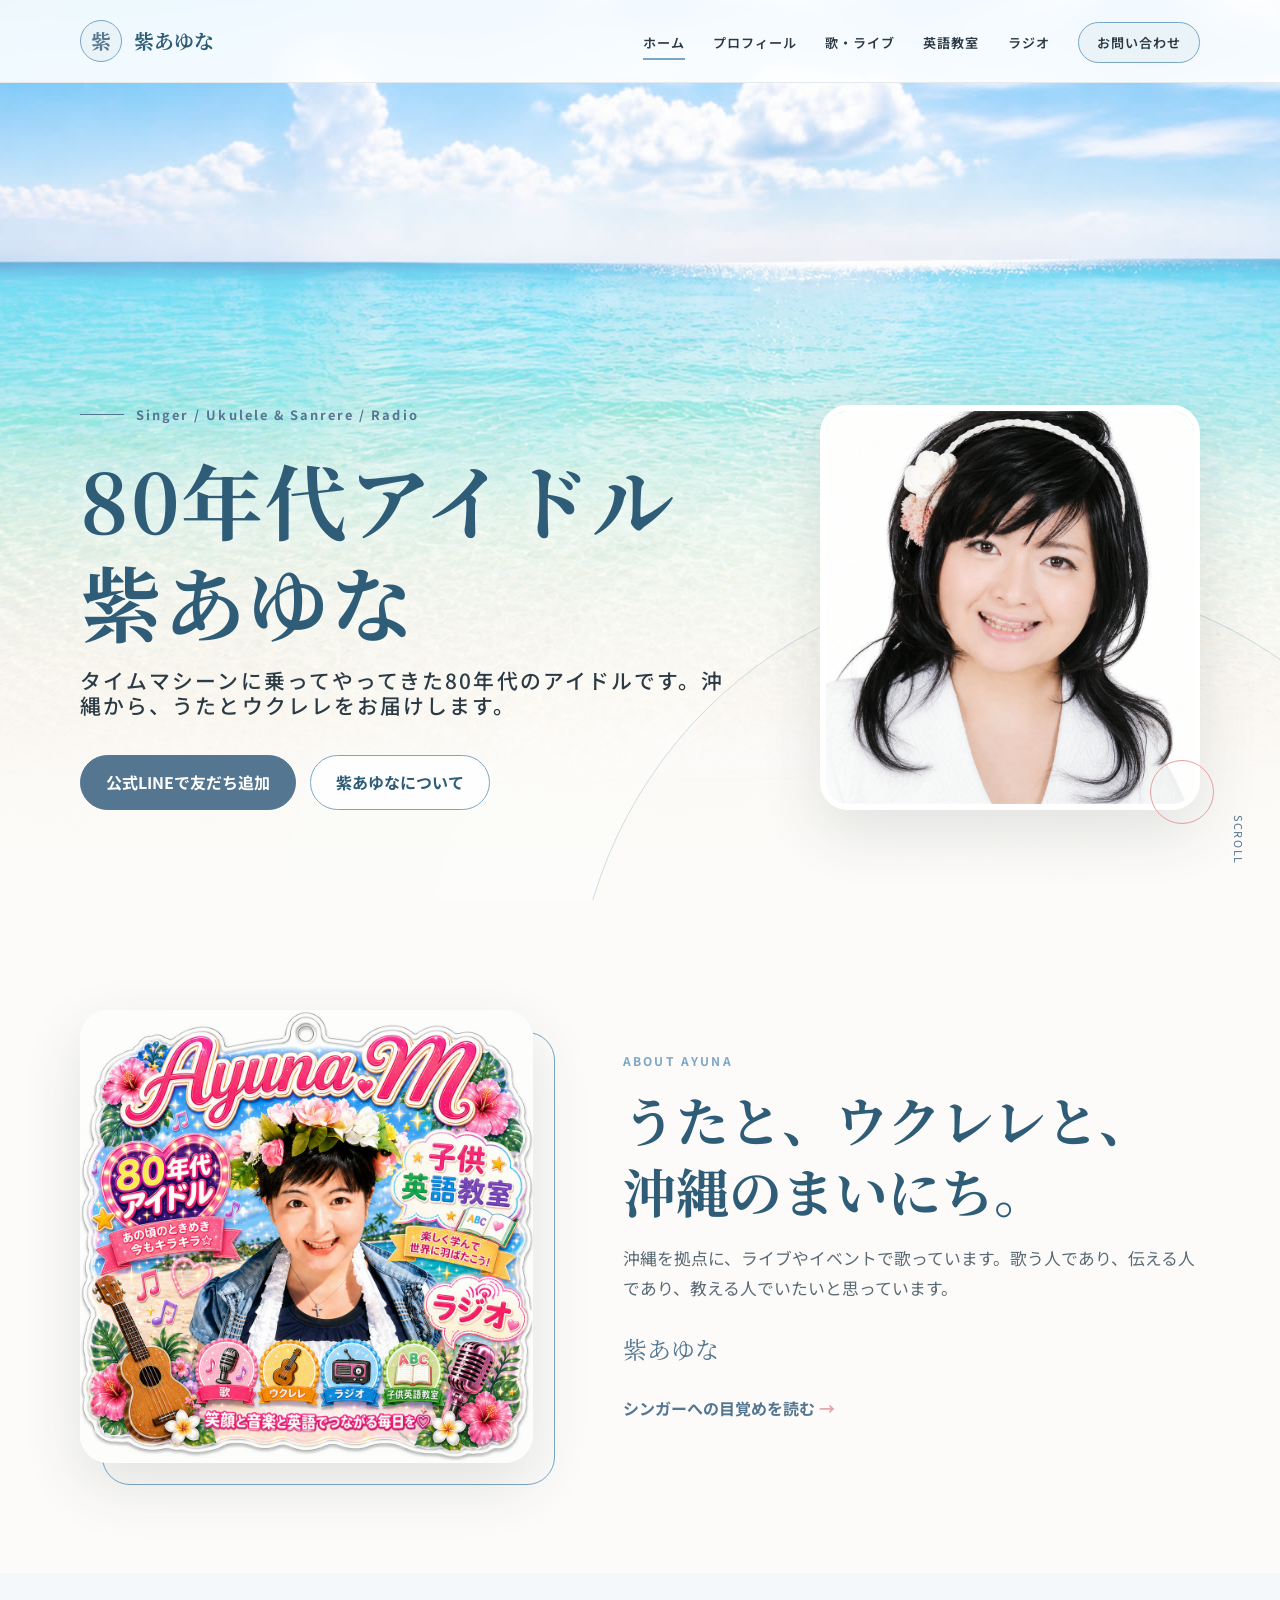
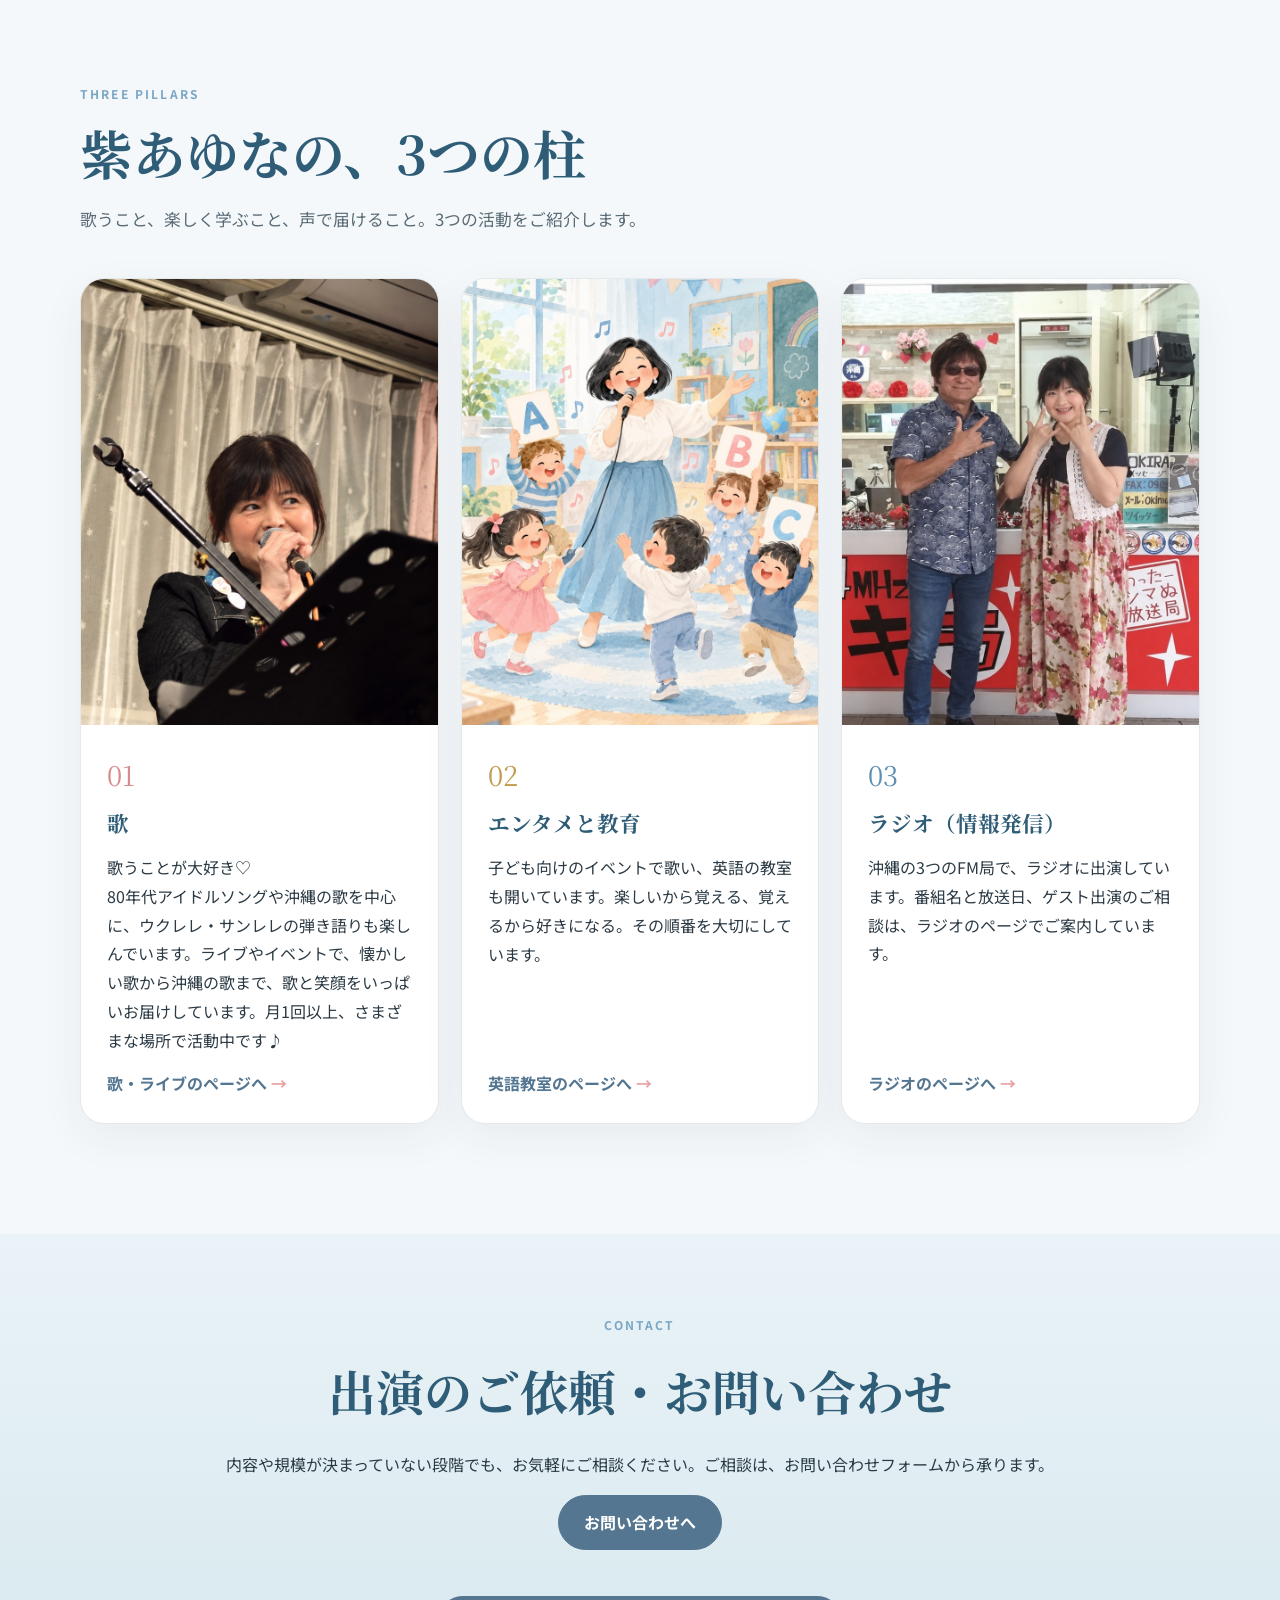
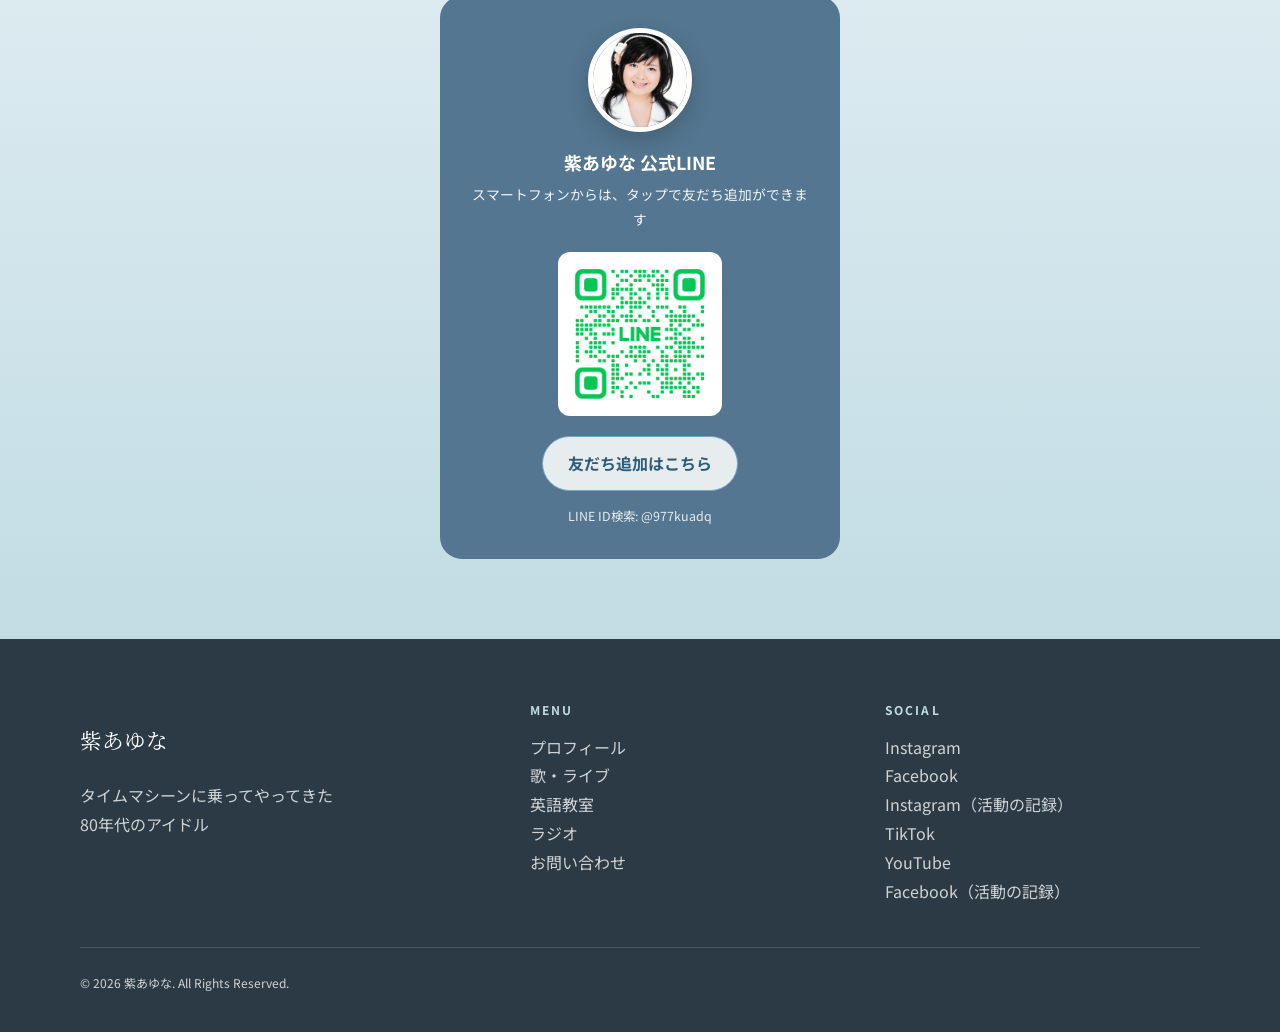
==== commit f4ecaf6e: "ラジオの番組名と出演の形を本人の言葉どおりに・出演歴の日付2か所を訂正（2026-10-17）" ====
--- a/index.html
+++ b/index.html
@@ -60,7 +60,7 @@
         <div class="pillar-grid">
           <a class="pillar theme-live reveal" href="live.html"><img src="assets/images/pillar-song.jpg" alt="マイクを持って歌う紫あゆな" loading="lazy"><div class="card-body"><span class="card-number">01</span><h3>歌</h3><p>歌うことが大好き♡<br>80年代アイドルソングや沖縄の歌を中心に、ウクレレ・サンレレの弾き語りも楽しんでいます。ライブやイベントで、懐かしい歌から沖縄の歌まで、歌と笑顔をいっぱいお届けしています。月1回以上、さまざまな場所で活動中です♪</p><span class="link-arrow">歌・ライブのページへ</span></div></a>
           <a class="pillar theme-english reveal" href="english.html"><img src="assets/images/pillar-english.jpg" alt="英語のカードを持った子どもたちと歌う先生のイラスト" loading="lazy"><div class="card-body"><span class="card-number">02</span><h3>エンタメと教育</h3><p>子ども向けのイベントで歌い、英語の教室も開いています。楽しいから覚える、覚えるから好きになる。その順番を大切にしています。</p><span class="link-arrow">英語教室のページへ</span></div></a>
-          <a class="pillar theme-radio reveal" href="radio.html"><img src="assets/images/pillar-radio.jpg" alt="オキラジのブースの前に立つ紫あゆな" loading="lazy"><div class="card-body"><span class="card-number">03</span><h3>ラジオ（情報発信）</h3><p>沖縄の3つのFM局で、パーソナリティを務めています。番組名と放送日、ゲスト出演のご相談は、ラジオのページでご案内しています。</p><span class="link-arrow">ラジオのページへ</span></div></a>
+          <a class="pillar theme-radio reveal" href="radio.html"><img src="assets/images/pillar-radio.jpg" alt="オキラジのブースの前に立つ紫あゆな" loading="lazy"><div class="card-body"><span class="card-number">03</span><h3>ラジオ（情報発信）</h3><p>沖縄の3つのFM局で、ラジオに出演しています。番組名と放送日、ゲスト出演のご相談は、ラジオのページでご案内しています。</p><span class="link-arrow">ラジオのページへ</span></div></a>
         </div>
       </div>
     </section>
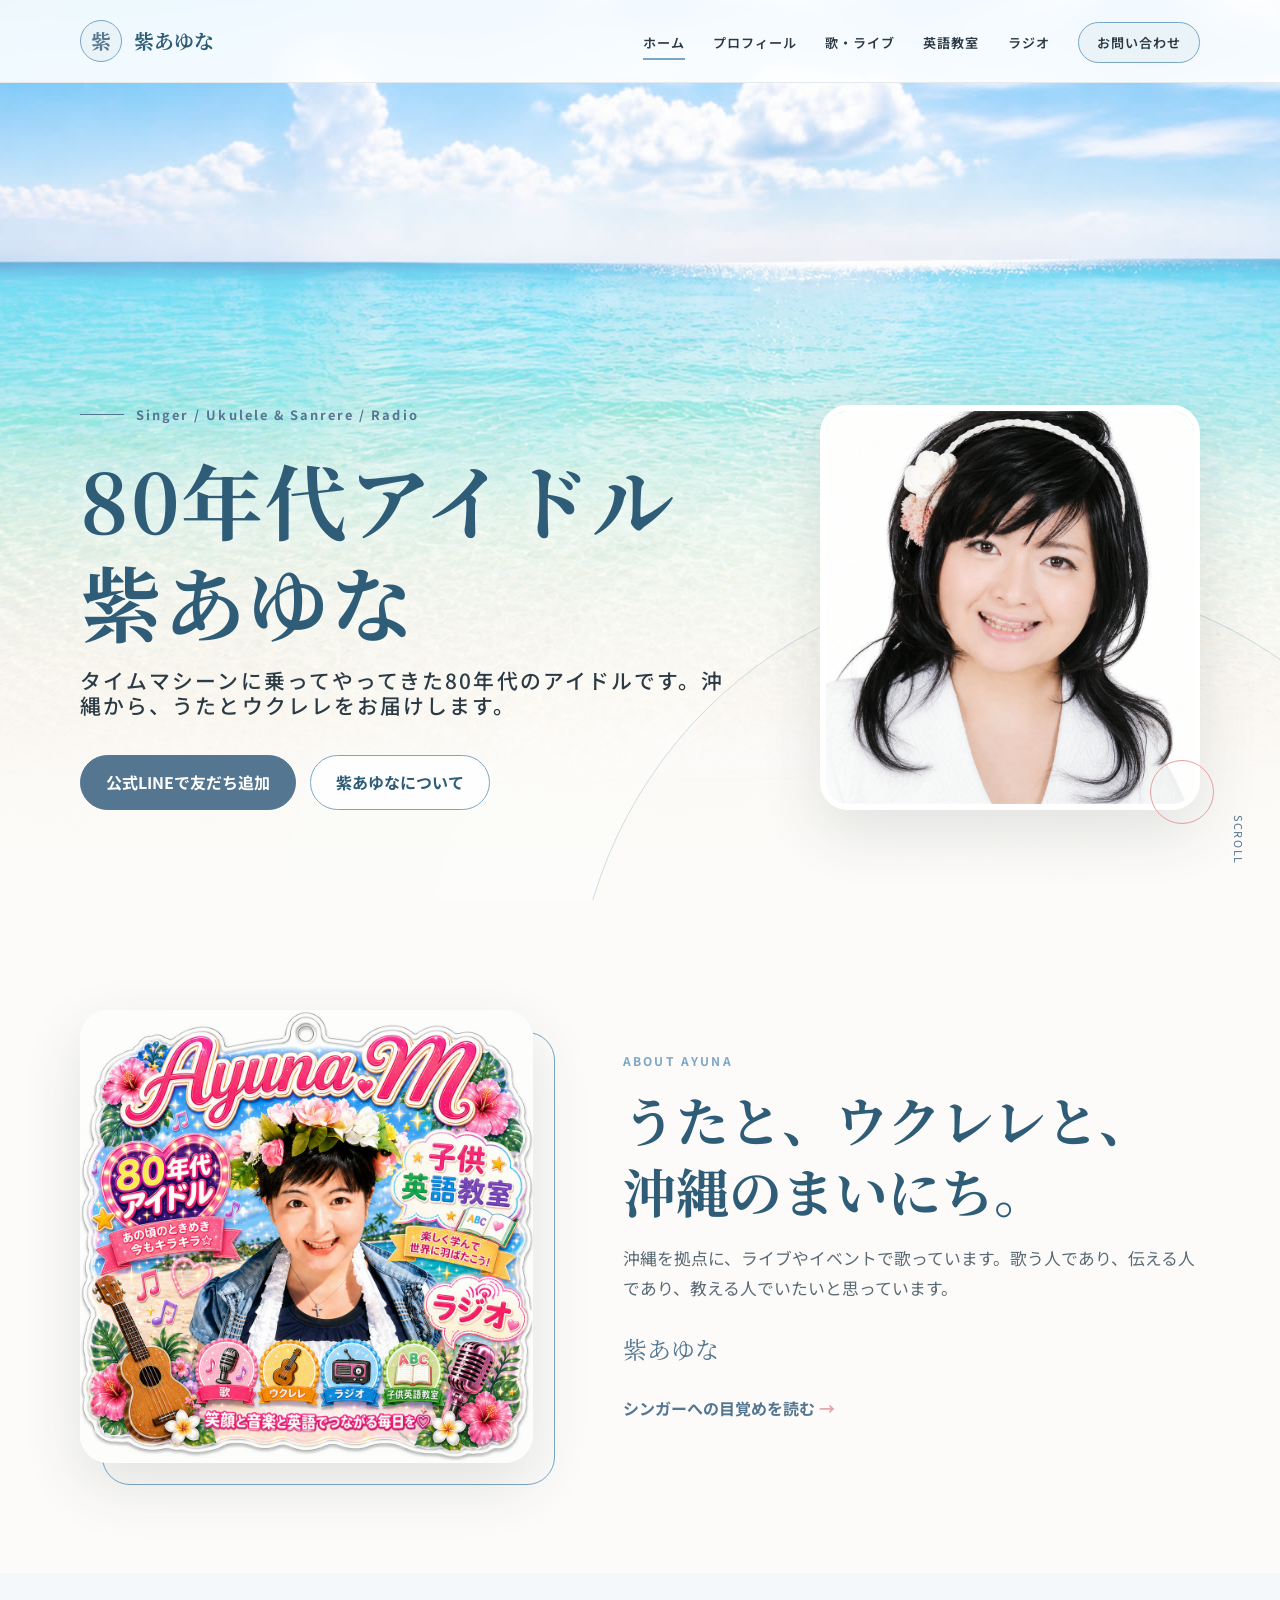
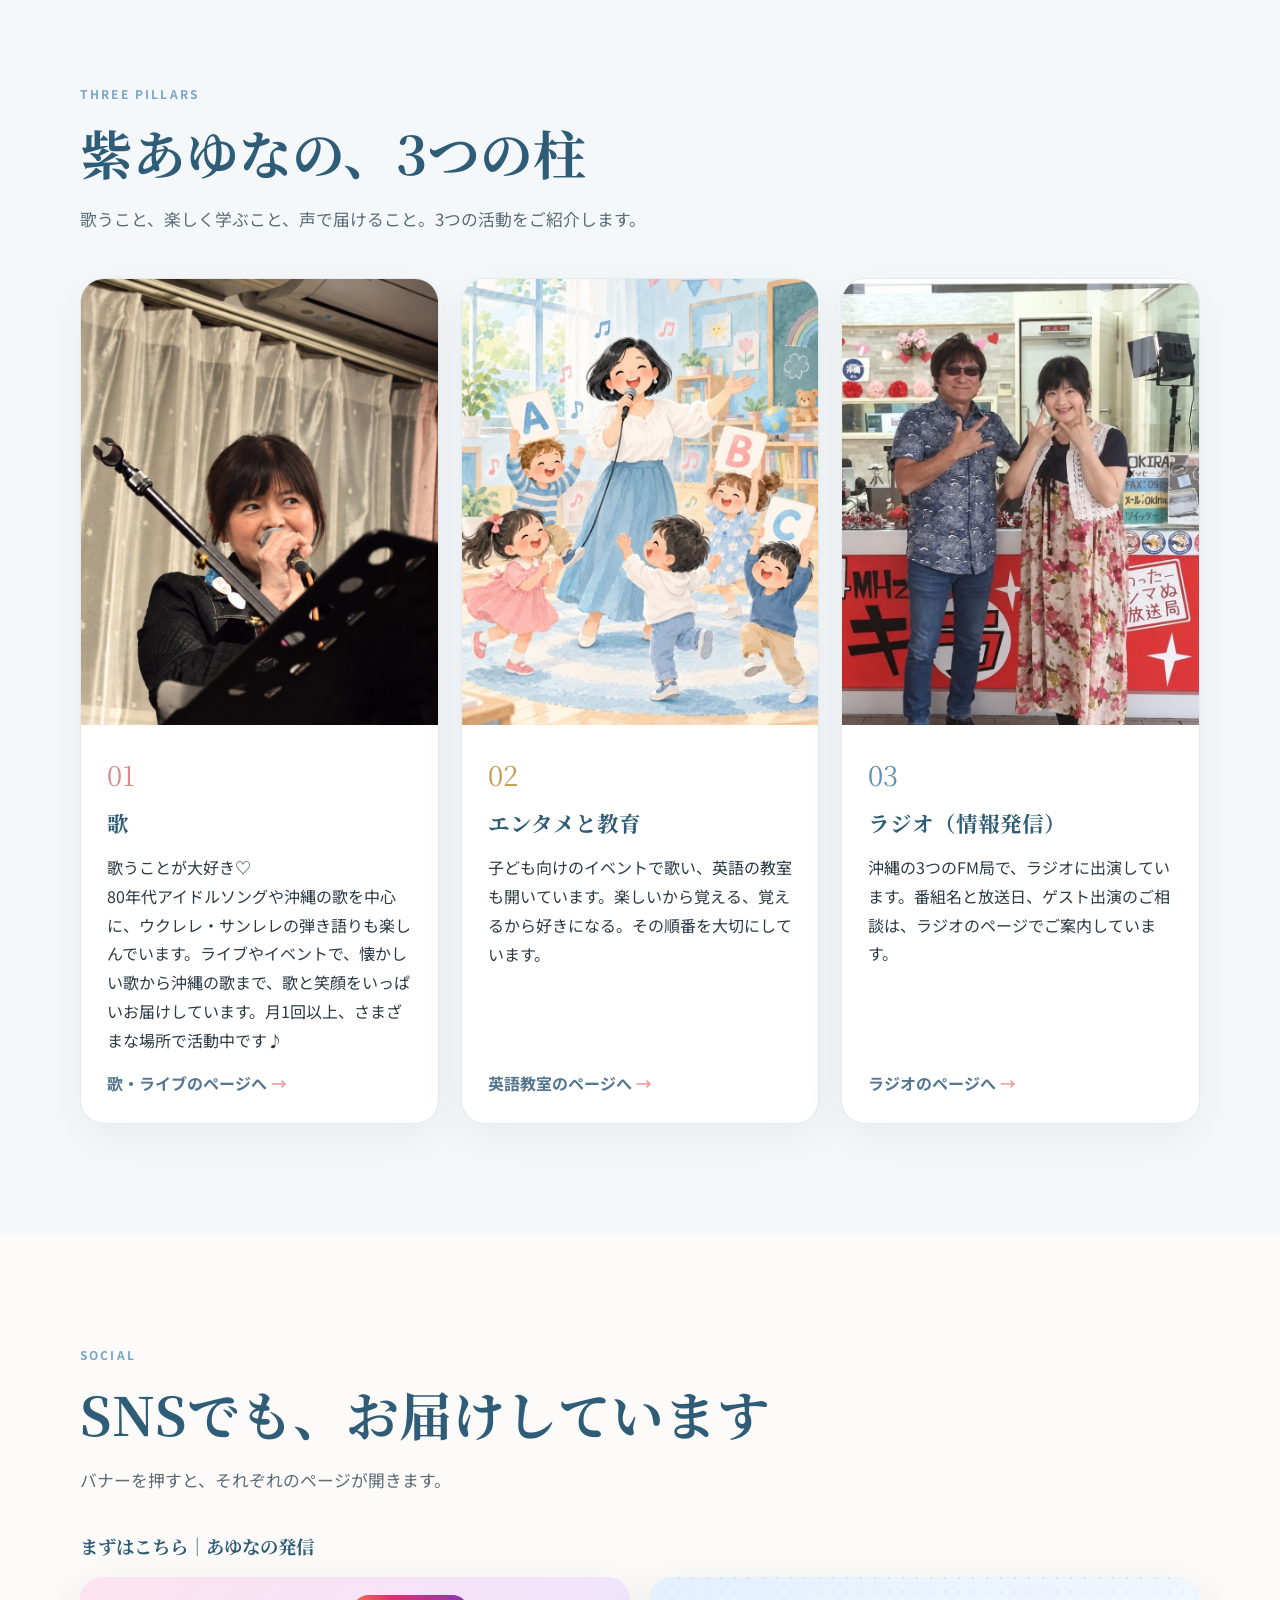
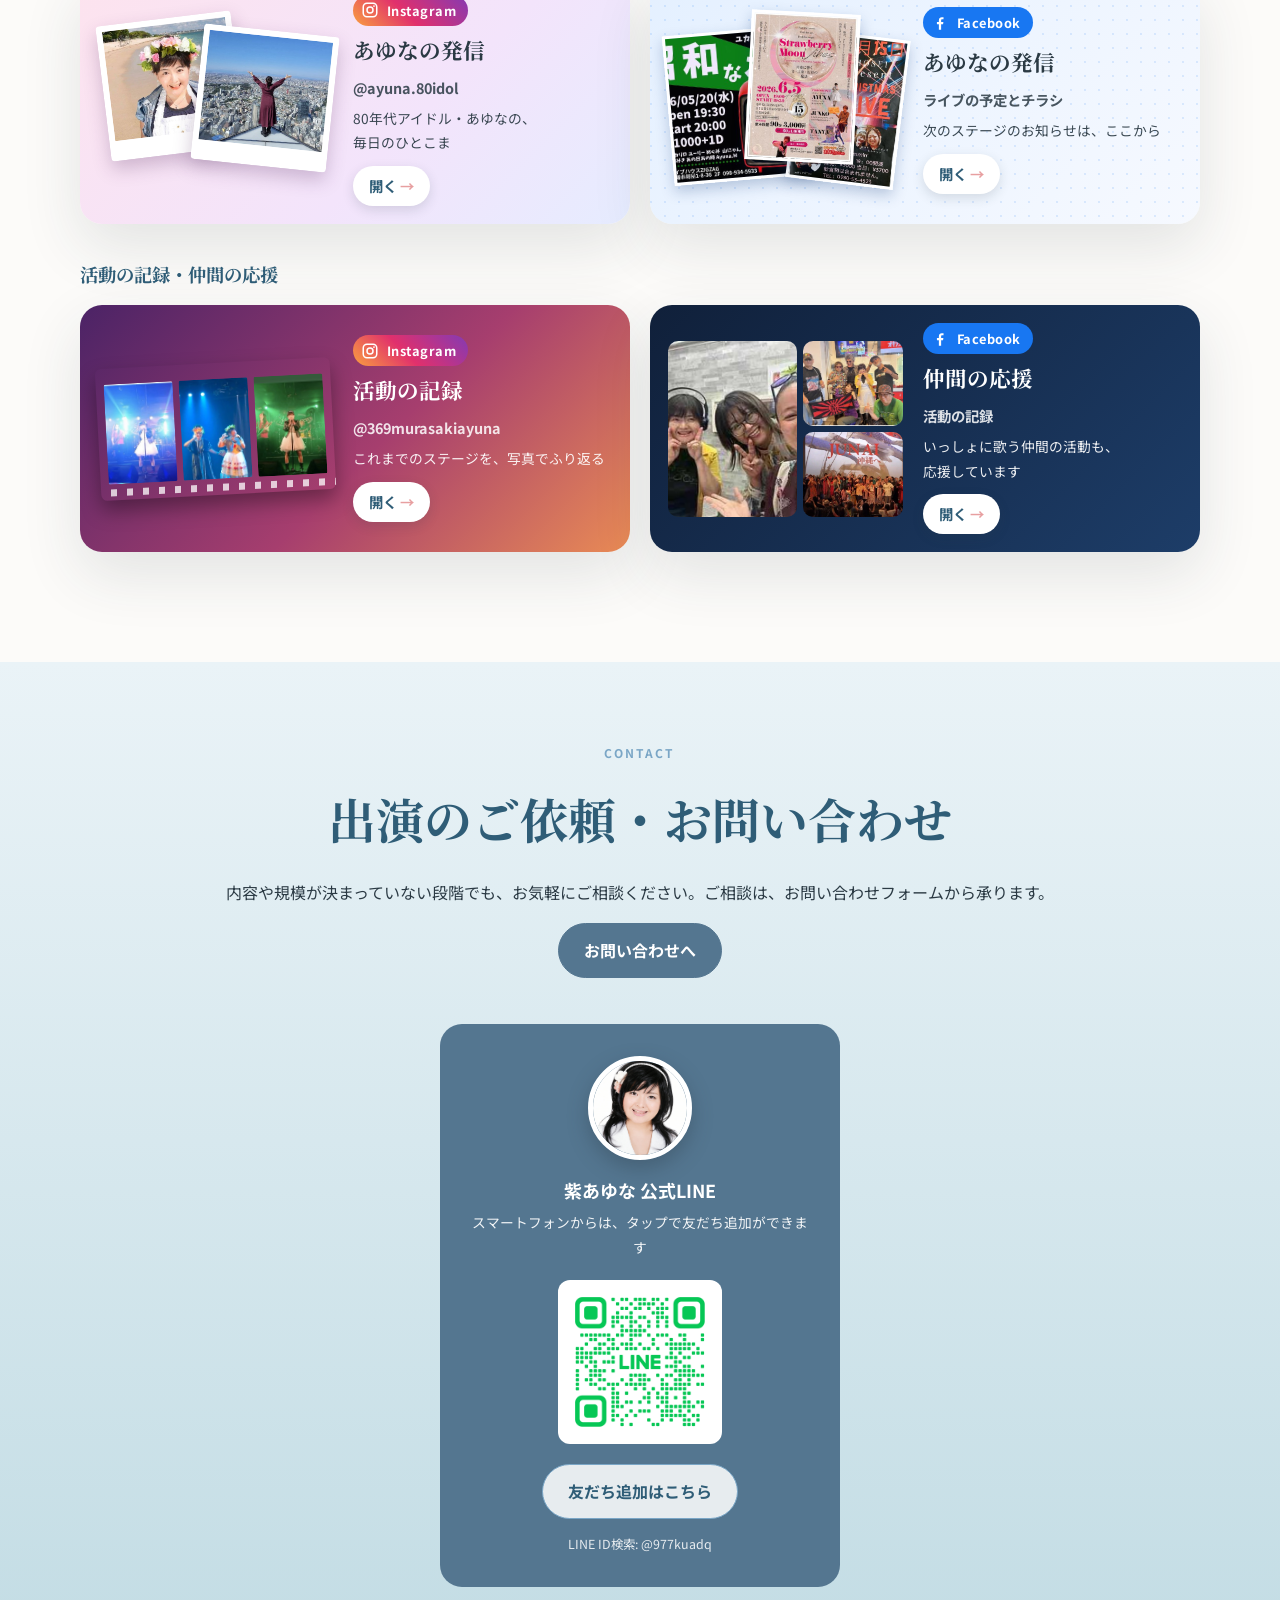
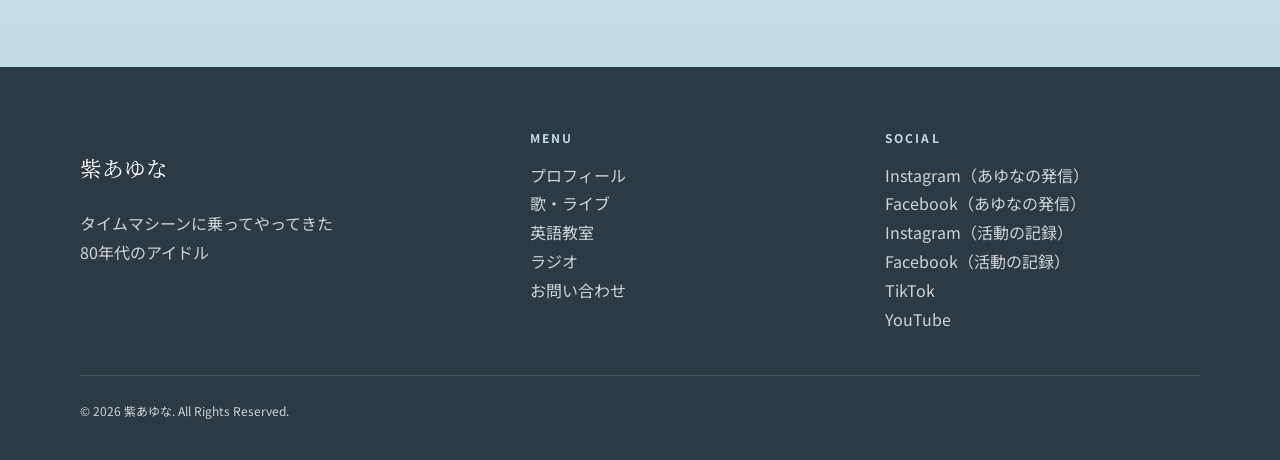
==== commit 604bd9a0: "SNSバナー4種とラジオ番組のサムネイルを追加・SNSの呼び分けをそろえた（2026-10-17）" ====
--- a/index.html
+++ b/index.html
@@ -65,6 +65,17 @@
       </div>
     </section>
 
+    <section class="section" id="sns">
+      <div class="container">
+        <p class="eyebrow">Social</p>
+        <h2 class="section-title"><span class="nw">SNSでも、</span><span class="nw">お届けしています</span></h2>
+        <p class="lead">バナーを押すと、それぞれのページが開きます。</p>
+        <h3 class="sns-group-title">まずはこちら｜あゆなの発信</h3>
+        <div class="sns-grid"><a class="sns-card sns-mine-ig sns-ig reveal" href="https://www.instagram.com/ayuna.80idol/" target="_blank" rel="noopener"><span class="sns-visual" aria-hidden="true"><img class="pol pol-1" src="assets/images/sns-mine-ig-1.jpg" alt="" loading="lazy"><img class="pol pol-2" src="assets/images/sns-mine-ig-2.jpg" alt="" loading="lazy"></span><span class="sns-body"><span class="sns-media"><svg viewBox="0 0 24 24" aria-hidden="true"><rect x="3" y="3" width="18" height="18" rx="5" fill="none" stroke="currentColor" stroke-width="2"/><circle cx="12" cy="12" r="4" fill="none" stroke="currentColor" stroke-width="2"/><circle cx="17.3" cy="6.7" r="1.2" fill="currentColor"/></svg>Instagram</span><span class="sns-title">あゆなの発信</span><span class="sns-handle">@ayuna.80idol</span><span class="sns-note"><span class="nw">80年代アイドル・あゆなの、</span><span class="nw">毎日のひとこま</span></span><span class="sns-go">開く</span></span></a><a class="sns-card sns-mine-fb sns-fb reveal" href="https://www.facebook.com/profile.php?id=100083319112403" target="_blank" rel="noopener"><span class="sns-visual" aria-hidden="true"><img class="fly fly-1" src="assets/images/sns-mine-fb-1.jpg" alt="" loading="lazy"><img class="fly fly-2" src="assets/images/sns-mine-fb-2.jpg" alt="" loading="lazy"><img class="fly fly-3" src="assets/images/sns-mine-fb-3.jpg" alt="" loading="lazy"></span><span class="sns-body"><span class="sns-media"><svg viewBox="0 0 24 24" aria-hidden="true"><path fill="currentColor" d="M13.5 21v-7.5h2.6l.4-3h-3V8.6c0-.9.3-1.5 1.6-1.5h1.6V4.4c-.3 0-1.2-.1-2.3-.1-2.3 0-3.9 1.4-3.9 4v2.2H7.9v3h2.6V21h3z"/></svg>Facebook</span><span class="sns-title">あゆなの発信</span><span class="sns-handle">ライブの予定とチラシ</span><span class="sns-note"><span class="nw">次のステージのお知らせは、</span><span class="nw">ここから</span></span><span class="sns-go">開く</span></span></a></div>
+        <h3 class="sns-group-title">活動の記録・仲間の応援</h3>
+        <div class="sns-grid"><a class="sns-card sns-rec-ig sns-ig reveal" href="https://www.instagram.com/369murasakiayuna/" target="_blank" rel="noopener"><span class="sns-visual" aria-hidden="true"><span class="film"><img class="frame frame-1" src="assets/images/sns-rec-ig-1.jpg" alt="" loading="lazy"><img class="frame frame-2" src="assets/images/sns-rec-ig-2.jpg" alt="" loading="lazy"><img class="frame frame-3" src="assets/images/sns-rec-ig-3.jpg" alt="" loading="lazy"></span></span><span class="sns-body"><span class="sns-media"><svg viewBox="0 0 24 24" aria-hidden="true"><rect x="3" y="3" width="18" height="18" rx="5" fill="none" stroke="currentColor" stroke-width="2"/><circle cx="12" cy="12" r="4" fill="none" stroke="currentColor" stroke-width="2"/><circle cx="17.3" cy="6.7" r="1.2" fill="currentColor"/></svg>Instagram</span><span class="sns-title">活動の記録</span><span class="sns-handle">@369murasakiayuna</span><span class="sns-note"><span class="nw">これまでのステージを、</span><span class="nw">写真でふり返る</span></span><span class="sns-go">開く</span></span></a><a class="sns-card sns-rec-fb sns-fb reveal" href="https://www.facebook.com/profile.php?id=100011735827150" target="_blank" rel="noopener"><span class="sns-visual" aria-hidden="true"><span class="mosaic"><img class="tile tile-1" src="assets/images/sns-rec-fb-1.jpg" alt="" loading="lazy"><img class="tile tile-2" src="assets/images/sns-rec-fb-2.jpg" alt="" loading="lazy"><img class="tile tile-3" src="assets/images/hist-junai.jpg" alt="" loading="lazy"></span></span><span class="sns-body"><span class="sns-media"><svg viewBox="0 0 24 24" aria-hidden="true"><path fill="currentColor" d="M13.5 21v-7.5h2.6l.4-3h-3V8.6c0-.9.3-1.5 1.6-1.5h1.6V4.4c-.3 0-1.2-.1-2.3-.1-2.3 0-3.9 1.4-3.9 4v2.2H7.9v3h2.6V21h3z"/></svg>Facebook</span><span class="sns-title">仲間の応援</span><span class="sns-handle">活動の記録</span><span class="sns-note"><span class="nw">いっしょに歌う仲間の活動も、</span><span class="nw">応援しています</span></span><span class="sns-go">開く</span></span></a></div>
+      </div>
+    </section>
     <section class="cta-section"><div class="container"><p class="eyebrow">Contact</p><h2>出演のご依頼・お問い合わせ</h2><p>内容や規模が決まっていない段階でも、お気軽にご相談ください。ご相談は、お問い合わせフォームから承ります。</p><a class="btn btn-primary" href="contact.html">お問い合わせへ</a>
       <div style="max-width:400px;margin:46px auto 0;padding:32px 26px;border-radius:22px;background:var(--sea-deep)">
         <a href="https://lin.ee/VMailZP" target="_blank" rel="noopener" style="display:block;text-align:center;color:#fff;text-decoration:none">
@@ -79,7 +90,7 @@
 
   </main>
 
-  <footer class="site-footer"><div class="container"><div class="footer-grid"><div><p class="footer-brand">紫あゆな</p><p>タイムマシーンに乗ってやってきた<br>80年代のアイドル</p></div><div><p class="eyebrow">Menu</p><ul class="footer-nav"><li><a href="about.html">プロフィール</a></li><li><a href="live.html">歌・ライブ</a></li><li><a href="english.html">英語教室</a></li><li><a href="radio.html">ラジオ</a></li><li><a href="contact.html">お問い合わせ</a></li></ul></div><div><p class="eyebrow">Social</p><ul class="footer-nav"><li><a href="https://www.instagram.com/ayuna.80idol/" target="_blank" rel="noopener">Instagram</a></li><li><a href="https://www.facebook.com/profile.php?id=100083319112403" target="_blank" rel="noopener">Facebook</a></li><li><a href="https://www.instagram.com/369murasakiayuna/" target="_blank" rel="noopener">Instagram（活動の記録）</a></li><li><a href="https://www.tiktok.com/@user3553281297065" target="_blank" rel="noopener">TikTok</a></li><li><a href="https://www.youtube.com/@%E7%B4%AB%E3%81%82%E3%82%86%E3%81%AA" target="_blank" rel="noopener">YouTube</a></li><li><a href="https://www.facebook.com/profile.php?id=100011735827150" target="_blank" rel="noopener">Facebook（活動の記録）</a></li></ul></div></div><p class="copyright">© <span data-year>2026</span> 紫あゆな. All Rights Reserved.</p></div></footer>
+  <footer class="site-footer"><div class="container"><div class="footer-grid"><div><p class="footer-brand">紫あゆな</p><p>タイムマシーンに乗ってやってきた<br>80年代のアイドル</p></div><div><p class="eyebrow">Menu</p><ul class="footer-nav"><li><a href="about.html">プロフィール</a></li><li><a href="live.html">歌・ライブ</a></li><li><a href="english.html">英語教室</a></li><li><a href="radio.html">ラジオ</a></li><li><a href="contact.html">お問い合わせ</a></li></ul></div><div><p class="eyebrow">Social</p><ul class="footer-nav"><li><a href="https://www.instagram.com/ayuna.80idol/" target="_blank" rel="noopener">Instagram（あゆなの発信）</a></li><li><a href="https://www.facebook.com/profile.php?id=100083319112403" target="_blank" rel="noopener">Facebook（あゆなの発信）</a></li><li><a href="https://www.instagram.com/369murasakiayuna/" target="_blank" rel="noopener">Instagram（活動の記録）</a></li><li><a href="https://www.facebook.com/profile.php?id=100011735827150" target="_blank" rel="noopener">Facebook（活動の記録）</a></li><li><a href="https://www.tiktok.com/@user3553281297065" target="_blank" rel="noopener">TikTok</a></li><li><a href="https://www.youtube.com/@%E7%B4%AB%E3%81%82%E3%82%86%E3%81%AA" target="_blank" rel="noopener">YouTube</a></li></ul></div></div><p class="copyright">© <span data-year>2026</span> 紫あゆな. All Rights Reserved.</p></div></footer>
   <script src="assets/js/common.js"></script>
 </body>
 </html>
--- a/assets/css/style.css
+++ b/assets/css/style.css
@@ -325,3 +325,57 @@
   .pillar img { aspect-ratio: 4 / 3; }
   .video-grid { grid-template-columns: 1fr; }
 }
+
+/* SNS バナー（2026-10-17 改）: 4枚それぞれ別の写真と並べ方。全体がリンク。写真はすべて実写 */
+.sns-group-title { margin: 34px 0 14px; color: var(--sea-ink); font-family: var(--serif); font-size: 1.15rem; }
+.sns-lead { margin-top: 34px; }
+.sns-grid { display: grid; grid-template-columns: repeat(2, 1fr); gap: 20px; }
+.sns-card { display: grid; grid-template-columns: 46% 1fr; align-items: center; gap: 20px; min-height: 210px; padding: 18px 22px 18px 18px; overflow: hidden; border-radius: 22px; color: var(--ink); text-decoration: none; box-shadow: var(--shadow); transition: transform .2s, box-shadow .2s; }
+.sns-card:hover, .sns-card:focus-visible { transform: translateY(-4px); box-shadow: 0 18px 36px rgba(43,58,68,.24); }
+.sns-mine-ig { background: linear-gradient(135deg, #fde3ee 0%, #f3e4fb 60%, #e6ecff 100%); }
+.sns-mine-fb { background: radial-gradient(circle at 1px 1px, rgba(24,119,242,.12) 1px, transparent 0) 0 0 / 14px 14px, linear-gradient(135deg, #e4f0ff, #f6f9ff); }
+.sns-rec-ig { color: #fff; background: linear-gradient(135deg, #4b2366 0%, #a63e6e 55%, #e98b55 100%); }
+.sns-rec-fb { color: #fff; background: linear-gradient(135deg, #10203a 0%, #1d3d68 100%); }
+.sns-visual { position: relative; display: block; height: 176px; }
+.sns-visual img { display: block; object-fit: cover; }
+/* ポラロイド2枚 */
+.pol { position: absolute; width: 58%; aspect-ratio: 1; padding: 6px 6px 20px; background: #fff; border-radius: 4px; box-shadow: 0 8px 18px rgba(80,40,90,.25); }
+.pol-1 { left: 2%; top: 6px; transform: rotate(-7deg); }
+.pol-2 { right: 0; top: 18px; transform: rotate(6deg); }
+/* 掲示板に貼ったチラシ3枚 */
+.fly { position: absolute; height: 150px; width: auto; max-width: 62%; border: 3px solid #fff; box-shadow: 0 6px 14px rgba(20,60,120,.25); }
+.fly-1 { left: 0; top: 18px; transform: rotate(-5deg); }
+.fly-2 { left: 34%; top: 0; transform: rotate(3deg); z-index: 2; }
+.fly-3 { right: 0; top: 22px; transform: rotate(7deg); }
+/* フィルムの帯 */
+.film { position: absolute; inset: 22px 0; display: grid; grid-template-columns: repeat(3, 1fr); grid-template-rows: minmax(0, 1fr); gap: 6px; padding: 16px 8px; background: #111 repeating-linear-gradient(90deg, transparent 0 10px, rgba(255,255,255,.75) 10px 16px) top / 100% 7px no-repeat, #111; border-radius: 6px; transform: rotate(-3deg); box-shadow: 0 10px 20px rgba(0,0,0,.35); }
+.film::after { content: ""; position: absolute; left: 0; right: 0; bottom: 4px; height: 7px; background: repeating-linear-gradient(90deg, transparent 0 10px, rgba(255,255,255,.75) 10px 16px); }
+.frame { width: 100%; height: 100%; min-height: 0; border-radius: 2px; }
+/* 集合写真のモザイク */
+.mosaic { position: absolute; inset: 0; display: grid; grid-template-columns: 1.3fr 1fr; grid-template-rows: repeat(2, minmax(0, 1fr)); gap: 6px; }
+.tile { width: 100%; height: 100%; min-height: 0; border-radius: 10px; }
+.tile-1 { grid-row: 1 / 3; }
+.sns-body { display: grid; gap: 5px; align-content: center; }
+.sns-media { display: inline-flex; align-items: center; gap: 8px; width: fit-content; padding: 4px 12px 4px 8px; border-radius: 999px; color: #fff; font-size: .8rem; font-weight: 700; letter-spacing: .04em; }
+.sns-media svg { width: 18px; height: 18px; }
+.sns-ig .sns-media { background: linear-gradient(45deg, #f9a03f, #e1306c 45%, #833ab4); }
+.sns-fb .sns-media { background: #1877f2; }
+.sns-title { font-family: var(--serif); font-size: 1.35rem; font-weight: 700; }
+.sns-handle { font-size: .9rem; font-weight: 700; opacity: .85; }
+.sns-note { font-size: .86rem; opacity: .92; }
+.sns-go { width: fit-content; margin-top: 6px; padding: 7px 16px; border-radius: 999px; color: var(--sea-ink); font-size: .9rem; font-weight: 700; background: #fff; box-shadow: 0 4px 12px rgba(43,58,68,.15); }
+.sns-go::after { content: " →"; color: var(--coral); }
+@media (max-width: 760px) {
+  .sns-grid { grid-template-columns: 1fr; }
+  .sns-card { grid-template-columns: 1fr; padding: 16px; }
+  .sns-visual { height: 190px; }
+  .pol { width: 46%; }
+  .pol-1 { left: 4%; }
+  .pol-2 { right: 4%; }
+}
+/* ラジオ番組のサムネイル */
+.program-list li.has-thumb { display: flex; align-items: center; gap: 14px; padding-left: 0; }
+.program-list li.has-thumb::before { display: none; }
+.program-thumb { flex: 0 0 auto; width: 150px; height: auto; border-radius: 10px; box-shadow: 0 4px 10px rgba(43,58,68,.15); }
+.program-thumb.square { width: 96px; }
+@media (max-width: 760px) { .program-thumb { width: 110px; } .program-thumb.square { width: 80px; } }
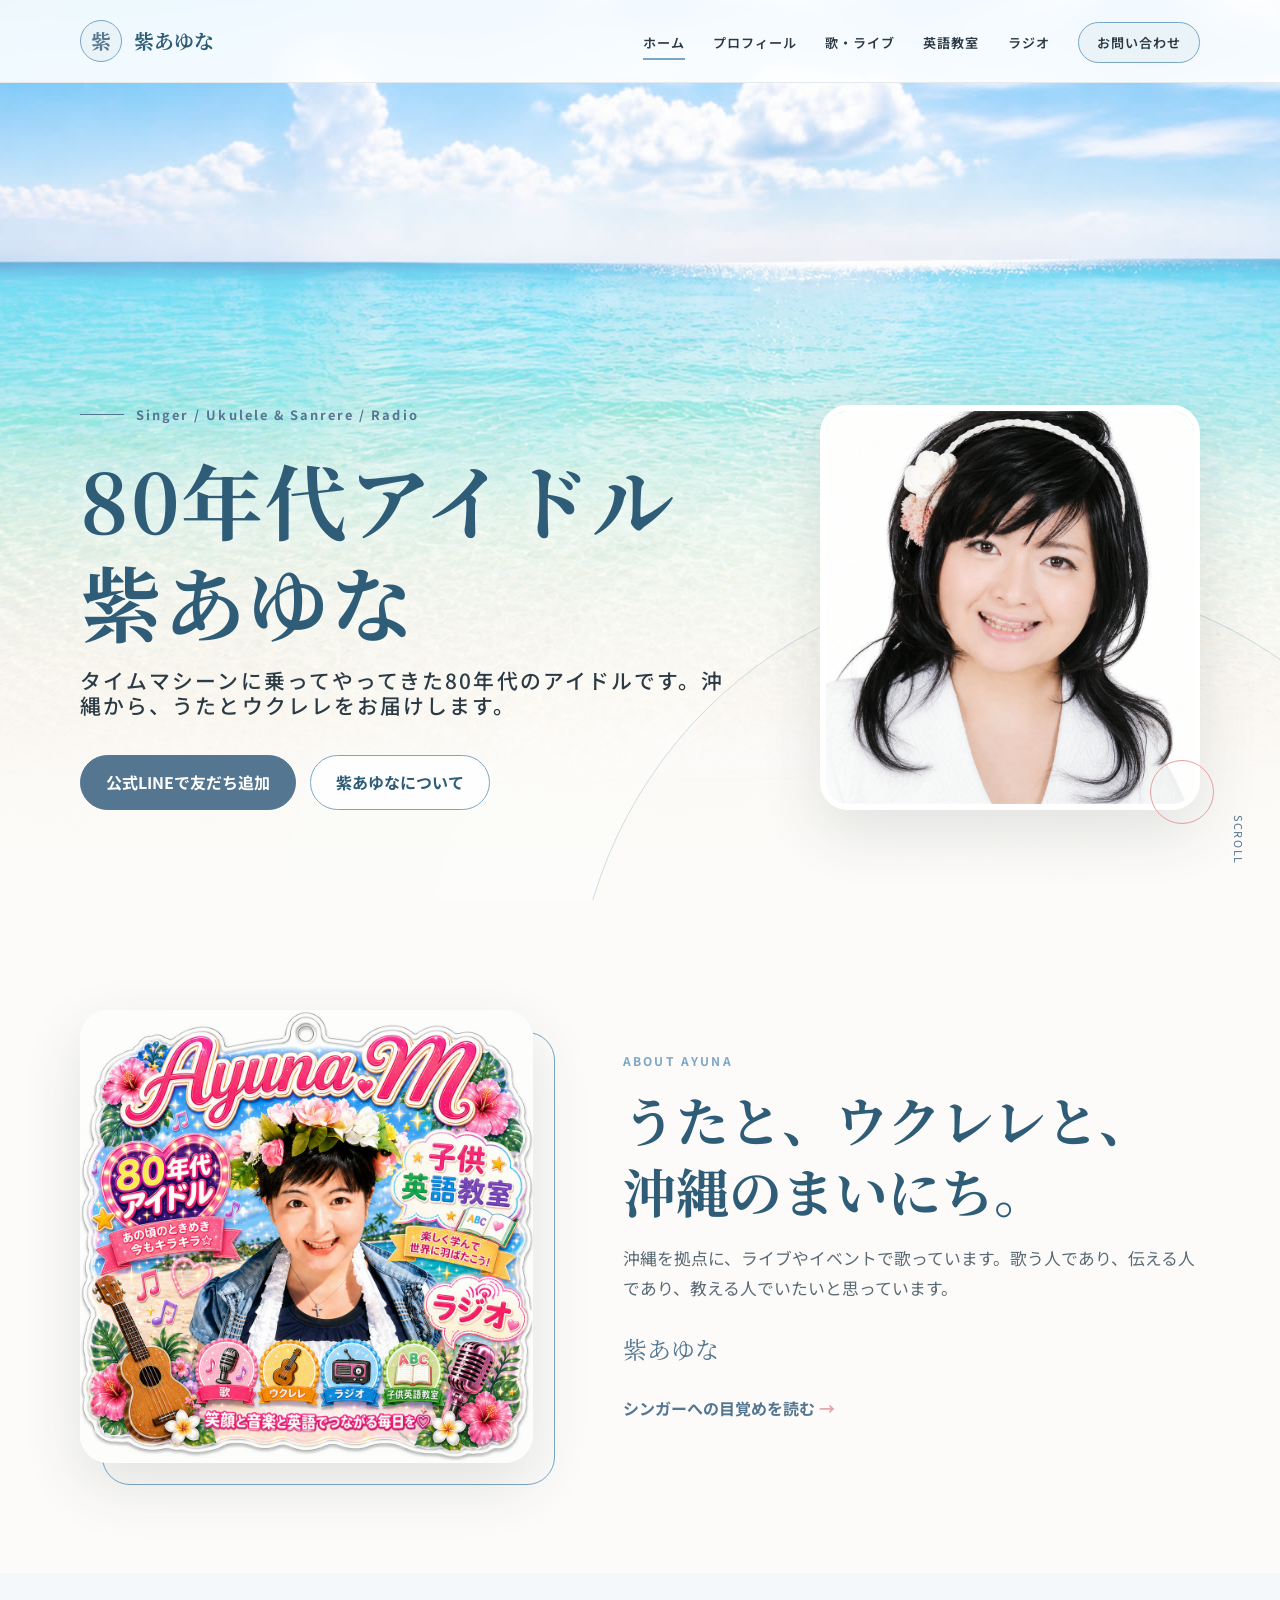
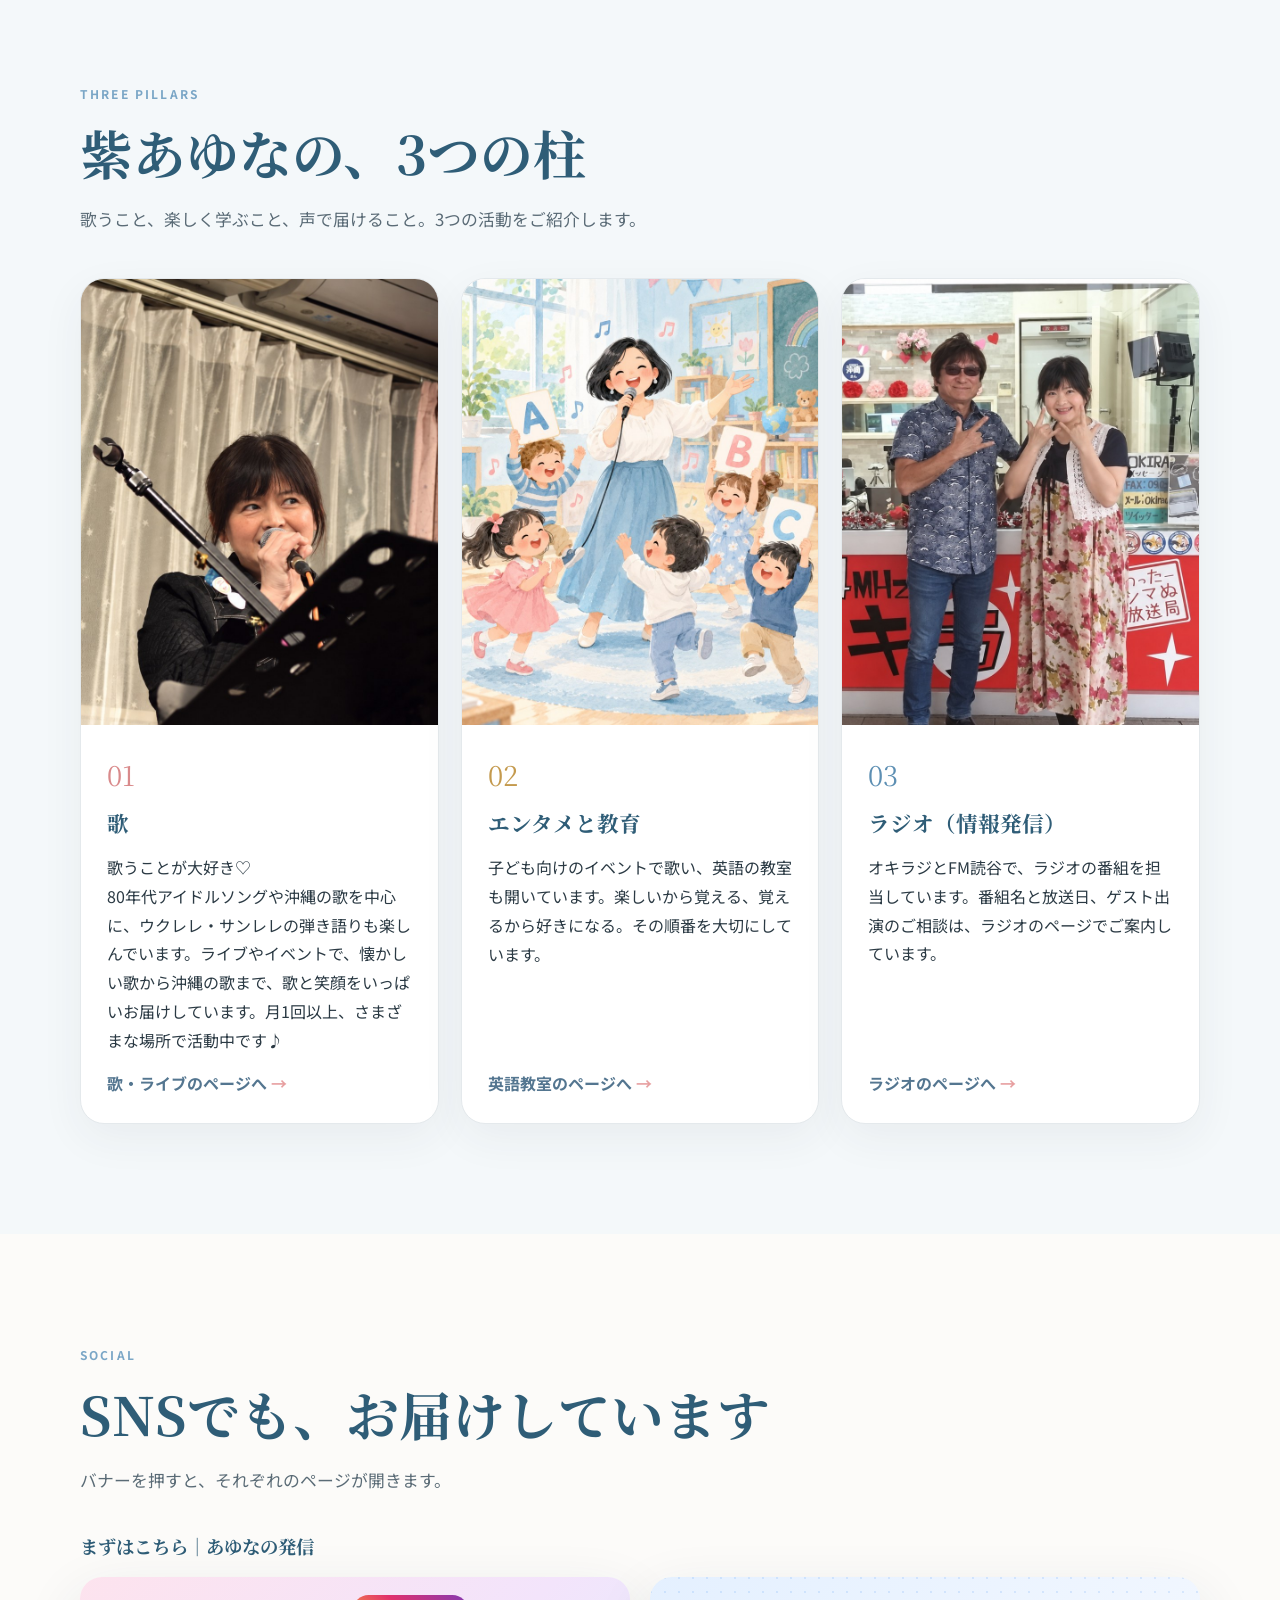
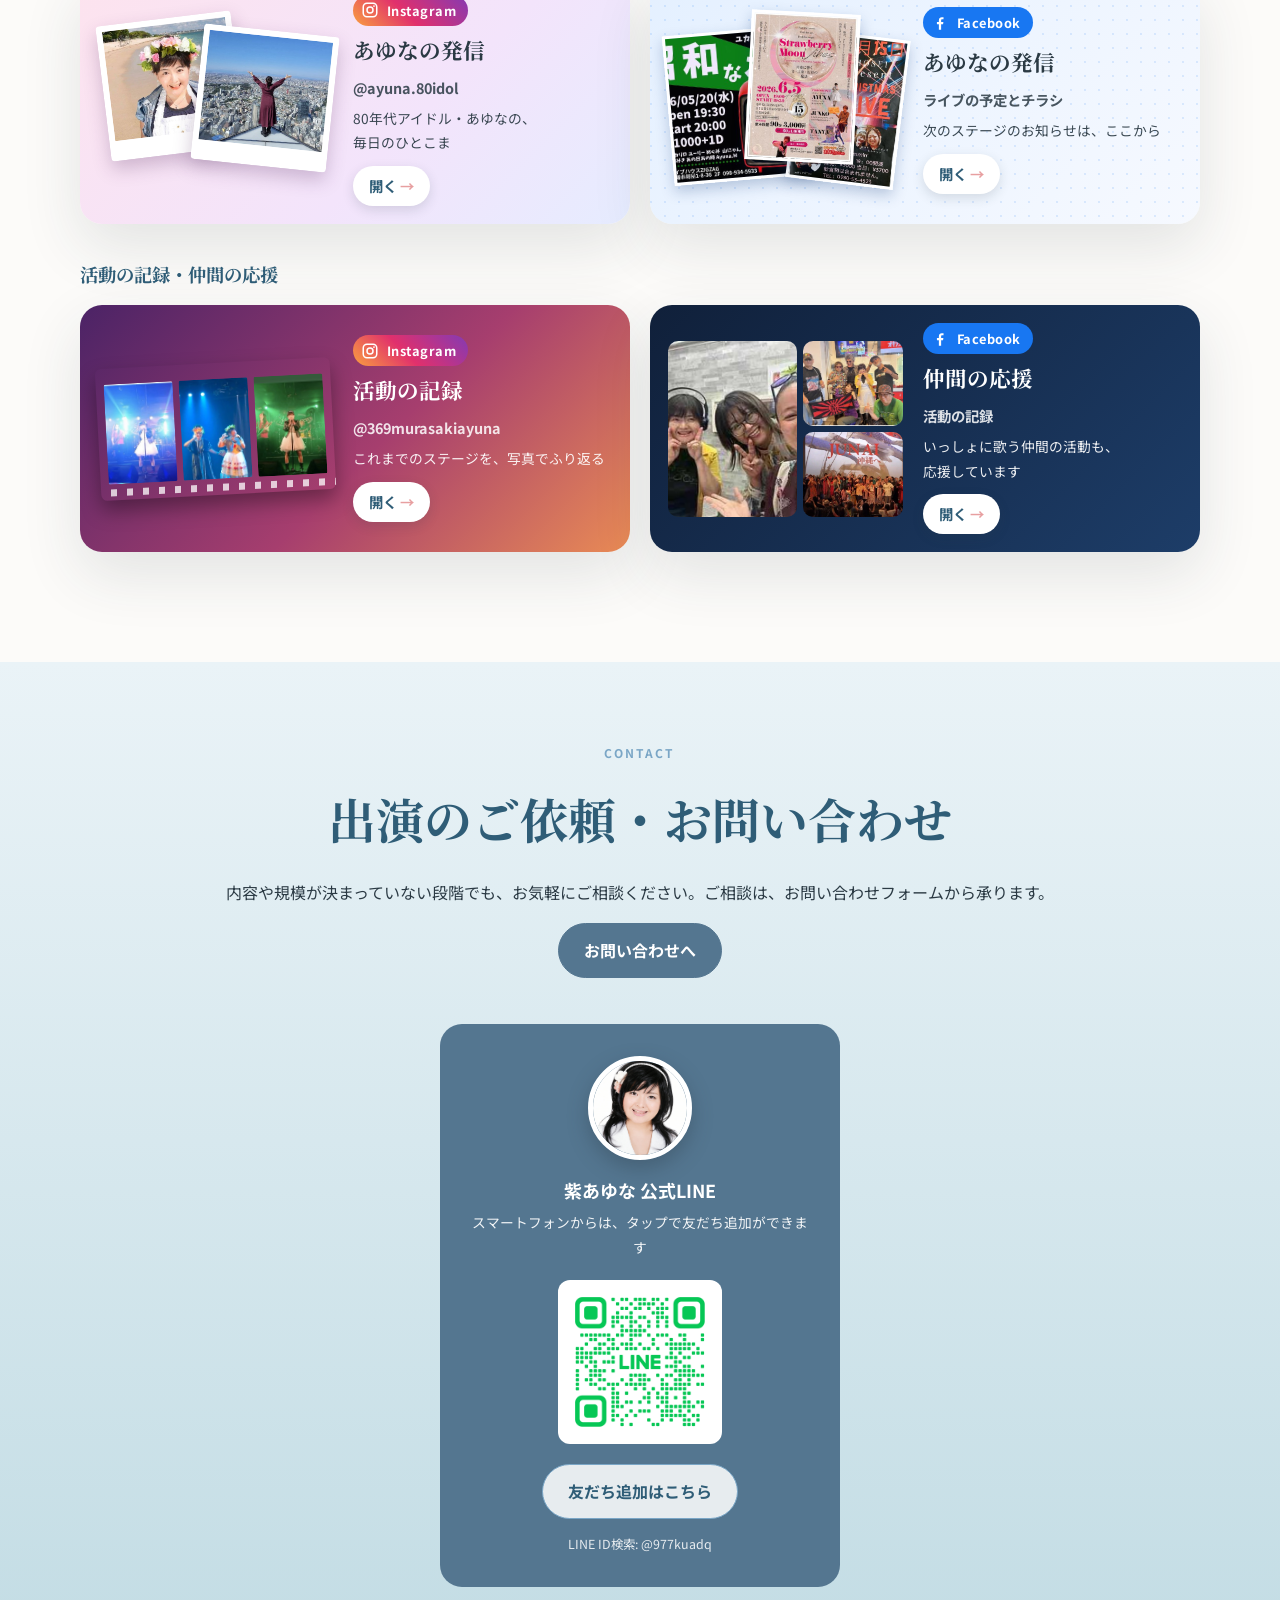
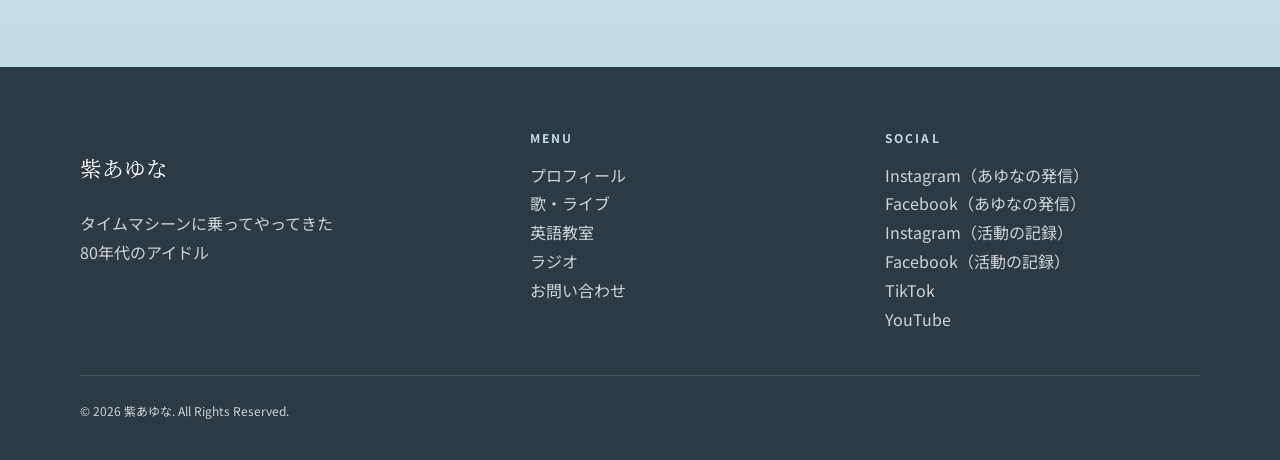
==== commit 8ddff7bc: "ご本人のご依頼で FMコザ の記載を削除（2026-10-17）" ====
--- a/index.html
+++ b/index.html
@@ -60,7 +60,7 @@
         <div class="pillar-grid">
           <a class="pillar theme-live reveal" href="live.html"><img src="assets/images/pillar-song.jpg" alt="マイクを持って歌う紫あゆな" loading="lazy"><div class="card-body"><span class="card-number">01</span><h3>歌</h3><p>歌うことが大好き♡<br>80年代アイドルソングや沖縄の歌を中心に、ウクレレ・サンレレの弾き語りも楽しんでいます。ライブやイベントで、懐かしい歌から沖縄の歌まで、歌と笑顔をいっぱいお届けしています。月1回以上、さまざまな場所で活動中です♪</p><span class="link-arrow">歌・ライブのページへ</span></div></a>
           <a class="pillar theme-english reveal" href="english.html"><img src="assets/images/pillar-english.jpg" alt="英語のカードを持った子どもたちと歌う先生のイラスト" loading="lazy"><div class="card-body"><span class="card-number">02</span><h3>エンタメと教育</h3><p>子ども向けのイベントで歌い、英語の教室も開いています。楽しいから覚える、覚えるから好きになる。その順番を大切にしています。</p><span class="link-arrow">英語教室のページへ</span></div></a>
-          <a class="pillar theme-radio reveal" href="radio.html"><img src="assets/images/pillar-radio.jpg" alt="オキラジのブースの前に立つ紫あゆな" loading="lazy"><div class="card-body"><span class="card-number">03</span><h3>ラジオ（情報発信）</h3><p>沖縄の3つのFM局で、ラジオに出演しています。番組名と放送日、ゲスト出演のご相談は、ラジオのページでご案内しています。</p><span class="link-arrow">ラジオのページへ</span></div></a>
+          <a class="pillar theme-radio reveal" href="radio.html"><img src="assets/images/pillar-radio.jpg" alt="オキラジのブースの前に立つ紫あゆな" loading="lazy"><div class="card-body"><span class="card-number">03</span><h3>ラジオ（情報発信）</h3><p>オキラジとFM読谷で、ラジオの番組を担当しています。番組名と放送日、ゲスト出演のご相談は、ラジオのページでご案内しています。</p><span class="link-arrow">ラジオのページへ</span></div></a>
         </div>
       </div>
     </section>
--- a/assets/css/style.css
+++ b/assets/css/style.css
@@ -308,10 +308,10 @@
 
 .video-grid { display: grid; grid-template-columns: repeat(2, 1fr); gap: 22px; margin-top: 40px; }
 .video { display: block; overflow: hidden; border: 1px solid var(--line); border-radius: 20px; background: #fff; color: inherit; }
-.video .thumb { position: relative; }
+.video .thumb { position: relative; display: block; }
 .video .thumb img { width: 100%; aspect-ratio: 16 / 9; object-fit: cover; }
 .video .thumb::after { content: "▶"; position: absolute; left: 50%; top: 50%; display: grid; width: 58px; height: 58px; place-items: center; border-radius: 50%; color: #fff; background: rgba(217,138,139,.92); font-size: 1.2rem; transform: translate(-50%, -50%); }
-.video .card-body { padding: 18px 22px; }
+.video .card-body { display: block; padding: 18px 22px; }
 .video h3 { margin: 0 0 4px; color: var(--sea-ink); font-family: var(--serif); font-size: 1.1rem; }
 .video p { margin: 0; color: var(--muted); font-size: .9rem; }
 .big-quote { margin: 0 0 16px; padding: 4px 0 4px 18px; border-left: 4px solid var(--accent); color: var(--sea-ink); font-family: var(--serif); font-size: clamp(1.15rem, 2.4vw, 1.45rem); line-height: 1.7; }
@@ -379,3 +379,16 @@
 .program-thumb { flex: 0 0 auto; width: 150px; height: auto; border-radius: 10px; box-shadow: 0 4px 10px rgba(43,58,68,.15); }
 .program-thumb.square { width: 96px; }
 @media (max-width: 760px) { .program-thumb { width: 110px; } .program-thumb.square { width: 80px; } }
+/* YouTube バナー（2026-10-17）: 動画の画面が2枚重なった形。実写のステージ写真 */
+.yt-banner { margin-top: 34px; }
+.yt-banner .sns-card { grid-template-columns: 50% 1fr; min-height: 240px; }
+.sns-yt { color: #fff; background: radial-gradient(circle at 85% 20%, rgba(255,80,80,.35), transparent 45%), linear-gradient(135deg, #1b1b1f 0%, #3a1216 60%, #8e1b1f 100%); }
+.sns-yt .sns-media { background: #e62117; }
+.sns-yt .sns-visual { height: 200px; }
+.screen { position: absolute; display: block; aspect-ratio: 16 / 9; border-radius: 12px; overflow: hidden; box-shadow: 0 12px 26px rgba(0,0,0,.45); }
+.screen img { width: 100%; height: 100%; object-fit: cover; }
+.screen-1 { left: 0; bottom: 4px; width: 64%; border: 3px solid #fff; z-index: 2; }
+.screen-2 { right: 0; top: 4px; width: 50%; opacity: .85; transform: rotate(4deg); object-fit: cover; }
+.yt-play { position: absolute; left: 50%; top: 50%; width: 62px; height: 44px; border-radius: 12px; background: #e62117; transform: translate(-50%, -50%); box-shadow: 0 6px 14px rgba(0,0,0,.35); }
+.yt-play::after { content: ""; position: absolute; left: 25px; top: 13px; border-left: 16px solid #fff; border-top: 9px solid transparent; border-bottom: 9px solid transparent; }
+@media (max-width: 760px) { .yt-banner .sns-card { grid-template-columns: 1fr; } .sns-yt .sns-visual { height: 190px; } }
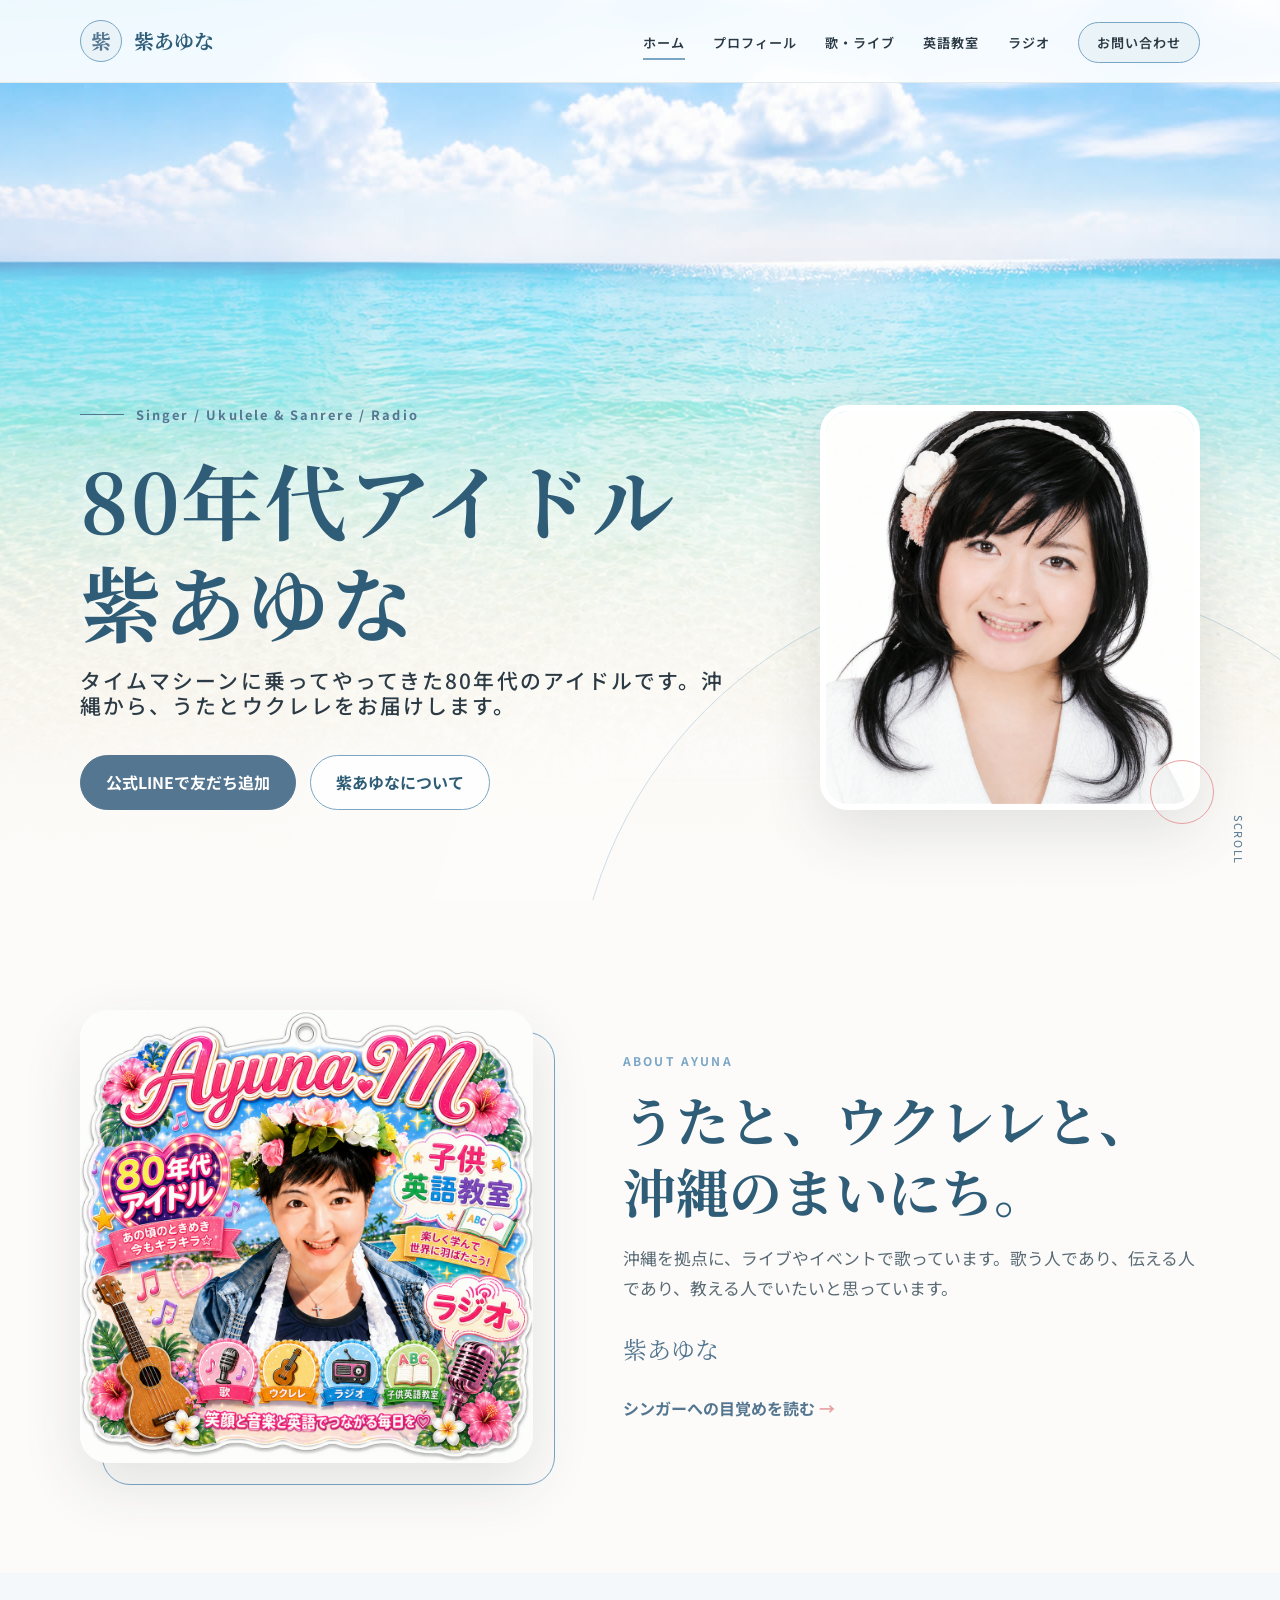
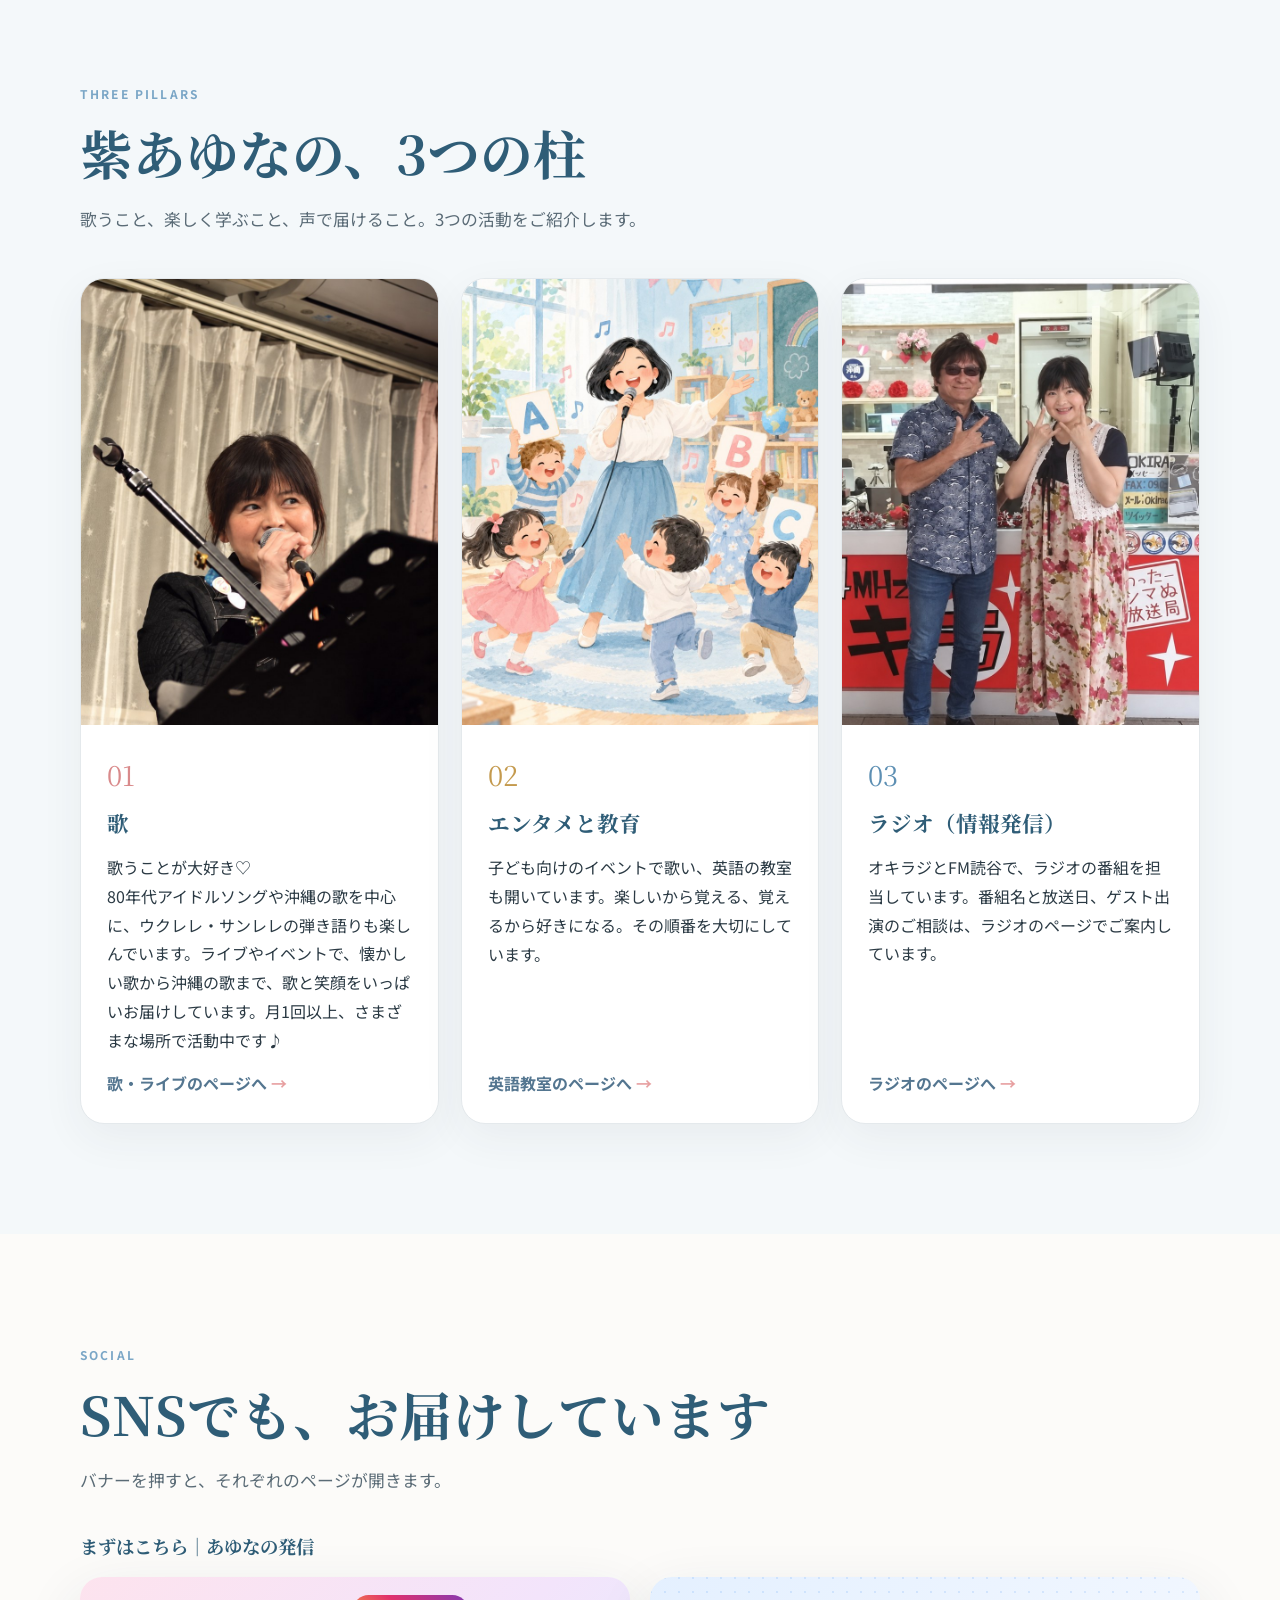
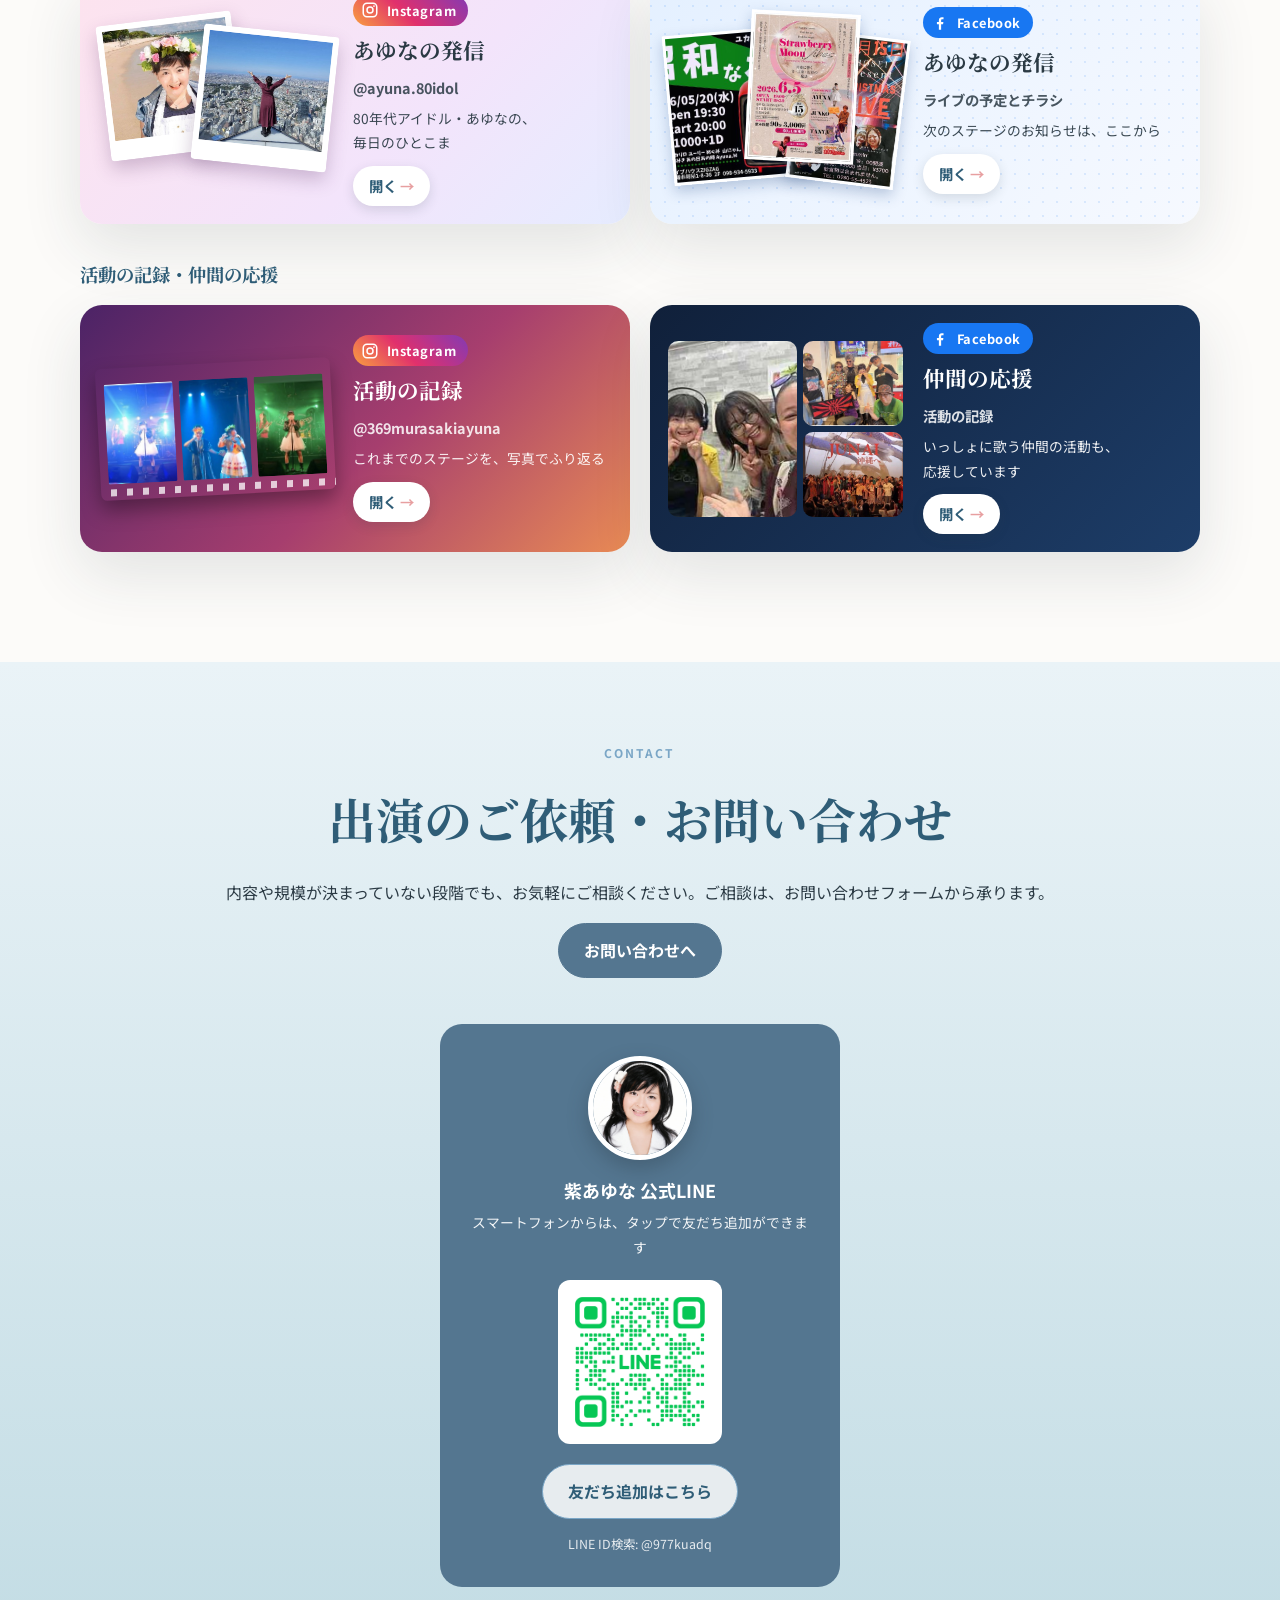
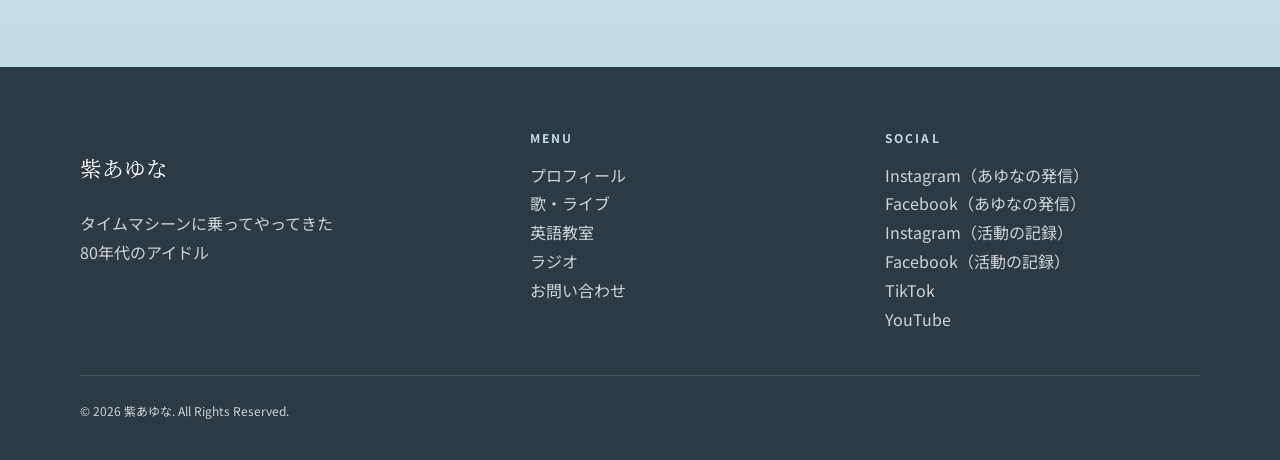
==== commit a8993213: "LINEに貼ったときの写真をお顔の写真に 1/2（2026-10-17）" ====
--- a/index.html
+++ b/index.html
@@ -6,11 +6,17 @@
   <title>紫あゆな｜80年代アイドル・沖縄の歌手・ウクレレ・サンレレ</title>
   <meta name="description" content="タイムマシーンに乗ってやってきた80年代のアイドル、紫あゆな。沖縄でライブ・イベントに出演し、ウクレレとサンレレを弾き、ラジオで情報を届け、子どもたちに英語を教えています。">
   <link rel="canonical" href="https://ayunamurasaki.github.io/hp/">
+  <meta property="og:title" content="紫あゆな｜80年代アイドル・沖縄の歌手">
+  <meta property="og:description" content="タイムマシーンに乗ってやってきた80年代のアイドル、紫あゆな。沖縄でライブ・イベントに出演し、ウクレレとサンレレを弾き、ラジオで情報を届け、子どもたちに英語を教えています。">
+  <meta property="og:type" content="website">
+  <meta property="og:url" content="https://ayunamurasaki.github.io/hp/">
+  <meta property="og:site_name" content="紫あゆな 公式ホームページ">
+  <meta property="og:image" content="https://ayunamurasaki.github.io/hp/assets/images/icon-portrait.jpg">
+  <meta property="og:image:width" content="900">
+  <meta property="og:image:height" content="900">
+  <meta property="og:image:alt" content="紫あゆな">
+  <meta name="twitter:card" content="summary">
   <meta name="keywords" content="紫あゆな,80年代アイドル,沖縄 歌手,ウクレレ 沖縄,サンレレ 沖縄,沖縄 ライブ 出演依頼,子ども 英語教室 沖縄">
-  <meta property="og:title" content="紫あゆな｜80年代アイドル・沖縄の歌手">
-  <meta property="og:description" content="タイムマシーンに乗ってやってきた80年代のアイドル、紫あゆな。歌、エンタメと教育、ラジオでの情報発信。">
-  <meta property="og:type" content="website">
-  <meta property="og:image" content="https://ayunamurasaki.github.io/hp/assets/images/hero-sea.jpg">
   <script type="application/ld+json">{"@context":"https://schema.org","@type":"Person","name":"紫あゆな","jobTitle":"歌手・ウクレレ／サンレレ奏者・ラジオパーソナリティ","sameAs":["https://www.instagram.com/ayuna.80idol/","https://www.facebook.com/profile.php?id=100083319112403","https://www.instagram.com/369murasakiayuna/","https://www.tiktok.com/@user3553281297065","https://www.youtube.com/@%E7%B4%AB%E3%81%82%E3%82%86%E3%81%AA","https://www.facebook.com/profile.php?id=100011735827150"]}</script>
   <link rel="stylesheet" href="assets/css/style.css">
 </head>
--- a/assets/css/style.css
+++ b/assets/css/style.css
@@ -300,6 +300,9 @@
 .pillar { display: flex; flex-direction: column; overflow: hidden; border: 1px solid var(--line); border-radius: 24px; background: #fff; box-shadow: 0 14px 44px rgba(43,58,68,.06); color: inherit; transition: transform .2s, box-shadow .2s; }
 .pillar:hover { transform: translateY(-6px); box-shadow: var(--shadow); }
 .pillar img { width: 100%; aspect-ratio: 4 / 5; object-fit: cover; }
+/* スマホでは 4:3 に切るので、頭が切れないよう上寄りで切る（2026-10-17 本人指摘「写真の上が切れている」） */
+.pillar.theme-live img { object-position: 50% 40%; }
+.pillar.theme-english img, .pillar.theme-radio img { object-position: 50% 10%; }
 .pillar .card-body { display: flex; flex: 1; flex-direction: column; }
 .pillar h3 { margin: 4px 0 10px; color: var(--sea-ink); font-family: var(--serif); font-size: 1.35rem; }
 .pillar p { margin: 0 0 14px; }
@@ -310,7 +313,14 @@
 .video { display: block; overflow: hidden; border: 1px solid var(--line); border-radius: 20px; background: #fff; color: inherit; }
 .video .thumb { position: relative; display: block; }
 .video .thumb img { width: 100%; aspect-ratio: 16 / 9; object-fit: cover; }
-.video .thumb::after { content: "▶"; position: absolute; left: 50%; top: 50%; display: grid; width: 58px; height: 58px; place-items: center; border-radius: 50%; color: #fff; background: rgba(217,138,139,.92); font-size: 1.2rem; transform: translate(-50%, -50%); }
+/* 動画カードの表紙（2026-10-17 改2）: 表紙は曲名まで入った1枚の画像。重ねる文字と再生ボタンは置かない */
+.video .thumb { overflow: hidden; background: #111; }
+.video .thumb img { transition: transform .35s; }
+.video:hover .thumb img { transform: scale(1.03); }
+/* YouTube バナー（2026-10-17 改2）: 1枚の画像。スマホは正方形の版に切り替える */
+.yt-banner-img { display: block; overflow: hidden; border-radius: 24px; box-shadow: 0 18px 40px rgba(60, 10, 20, .25); transition: transform .25s, box-shadow .25s; }
+.yt-banner-img img { display: block; width: 100%; height: auto; }
+.yt-banner-img:hover { transform: translateY(-3px); box-shadow: 0 24px 48px rgba(60, 10, 20, .32); }
 .video .card-body { display: block; padding: 18px 22px; }
 .video h3 { margin: 0 0 4px; color: var(--sea-ink); font-family: var(--serif); font-size: 1.1rem; }
 .video p { margin: 0; color: var(--muted); font-size: .9rem; }
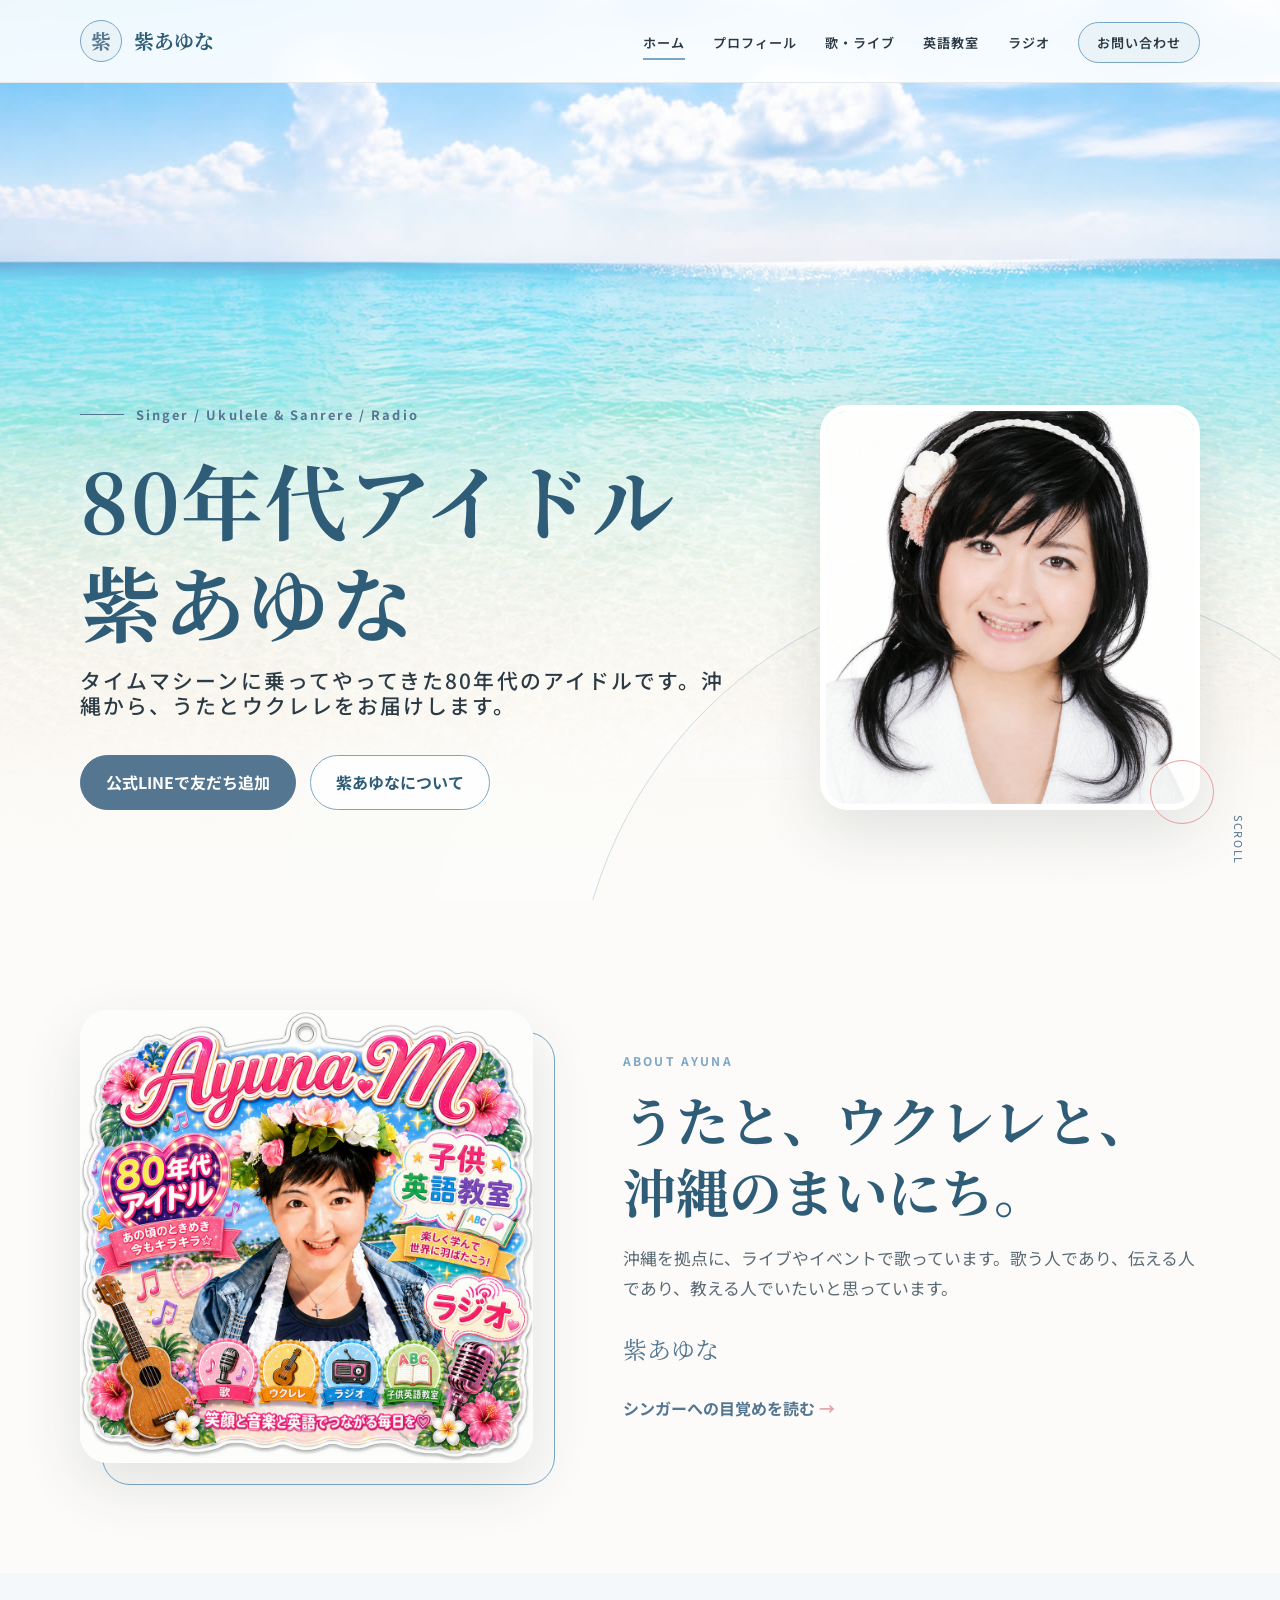
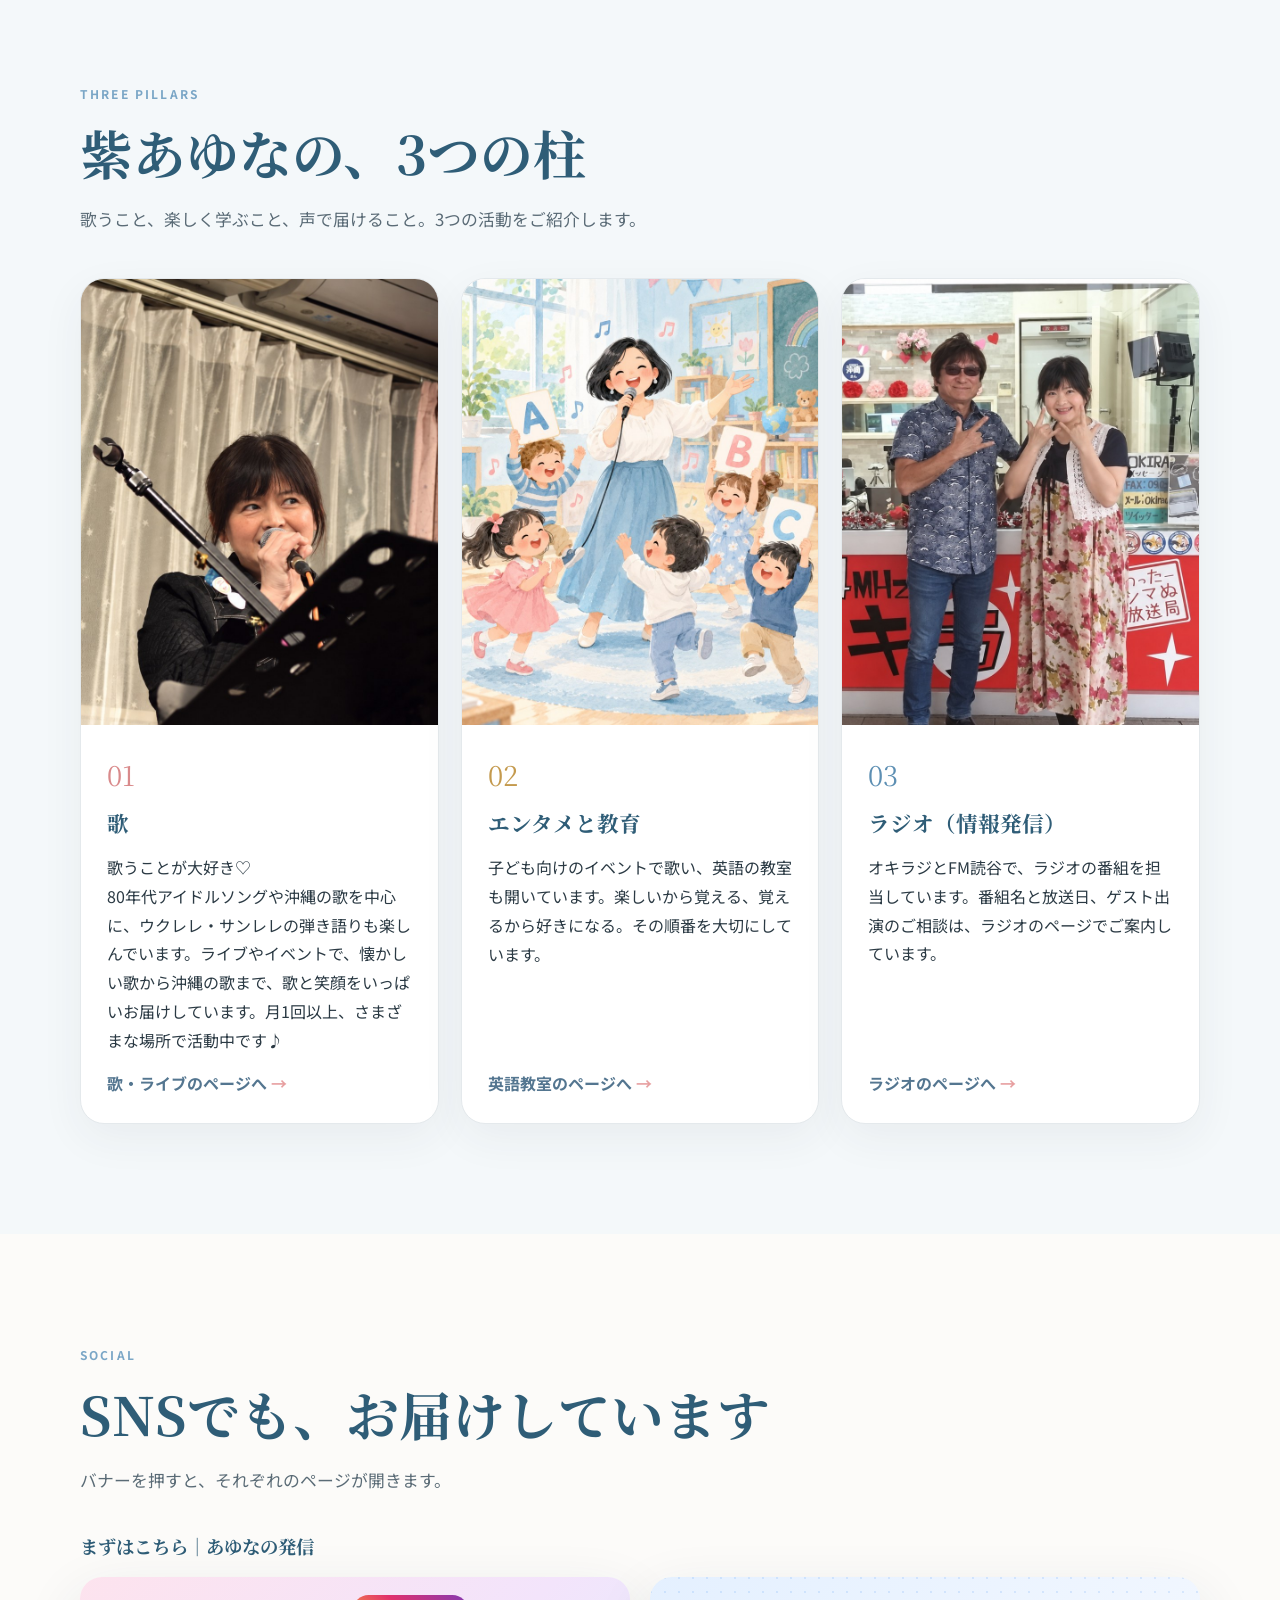
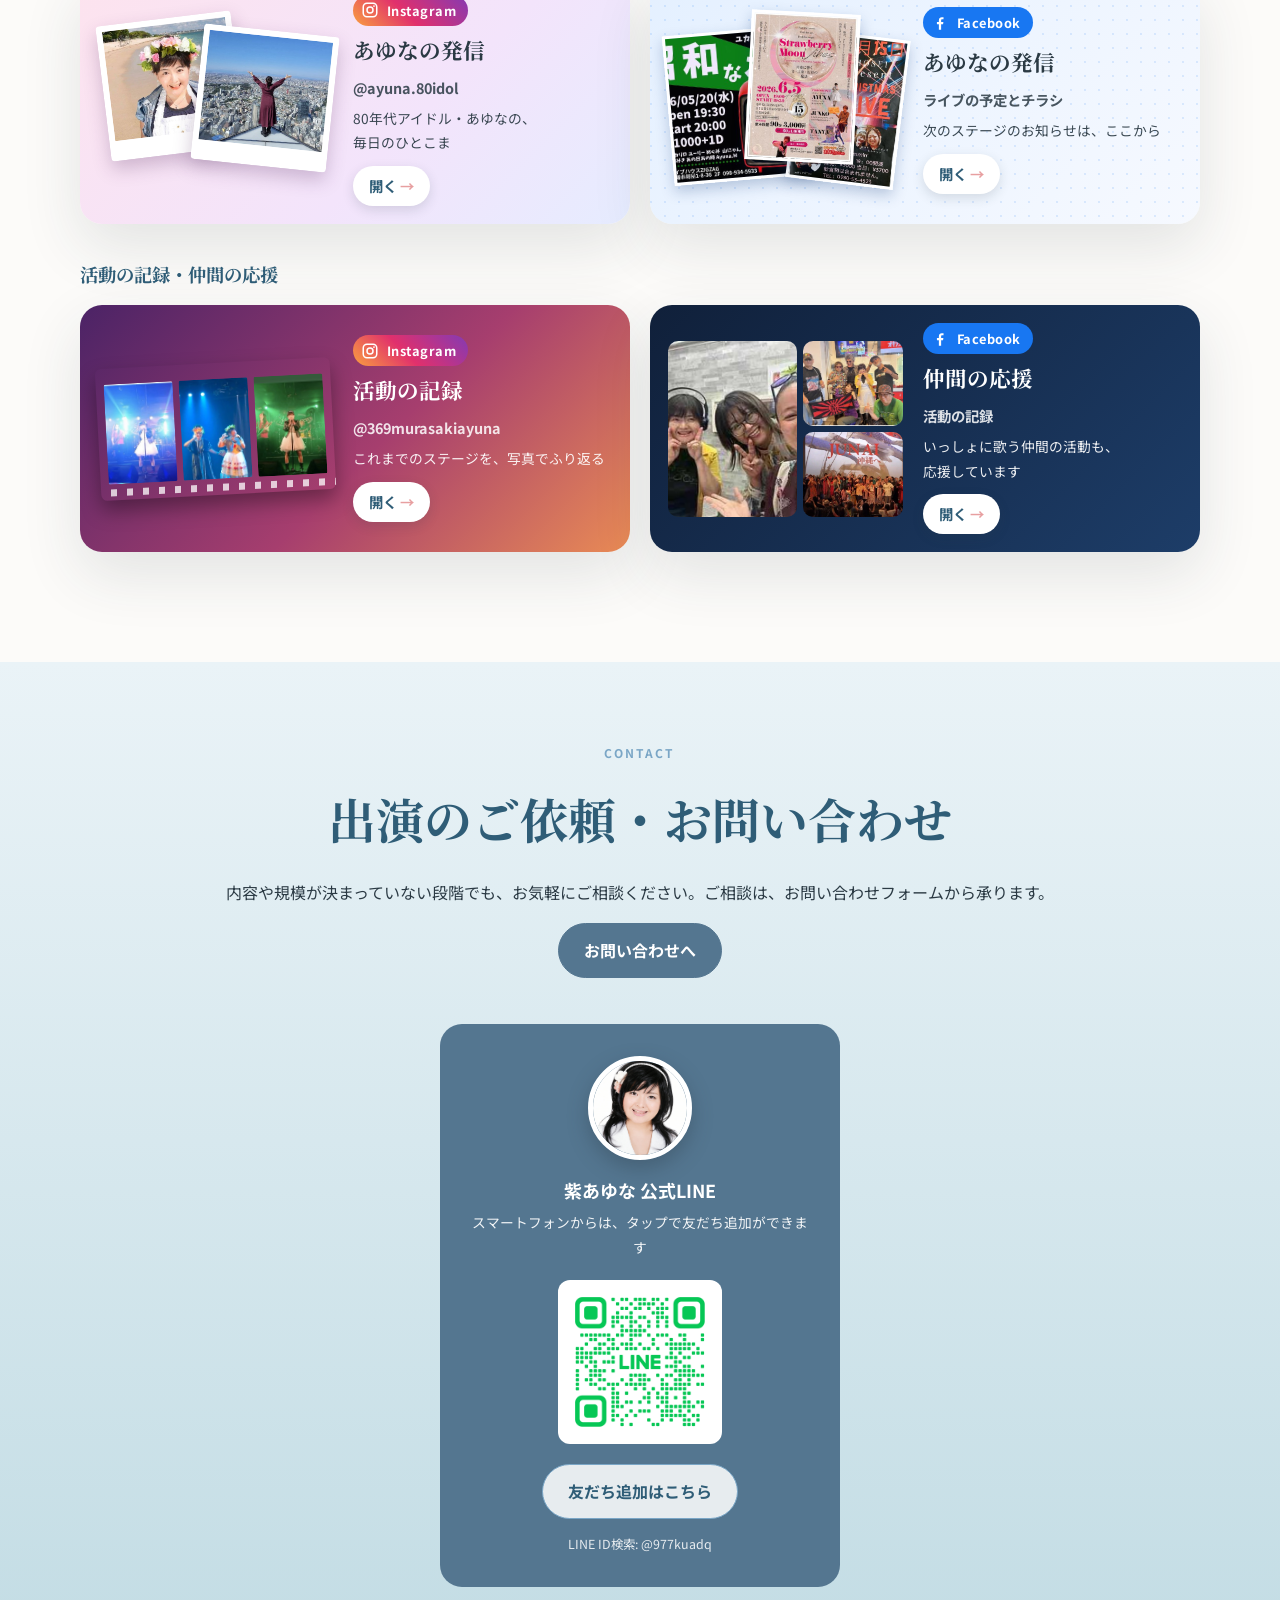
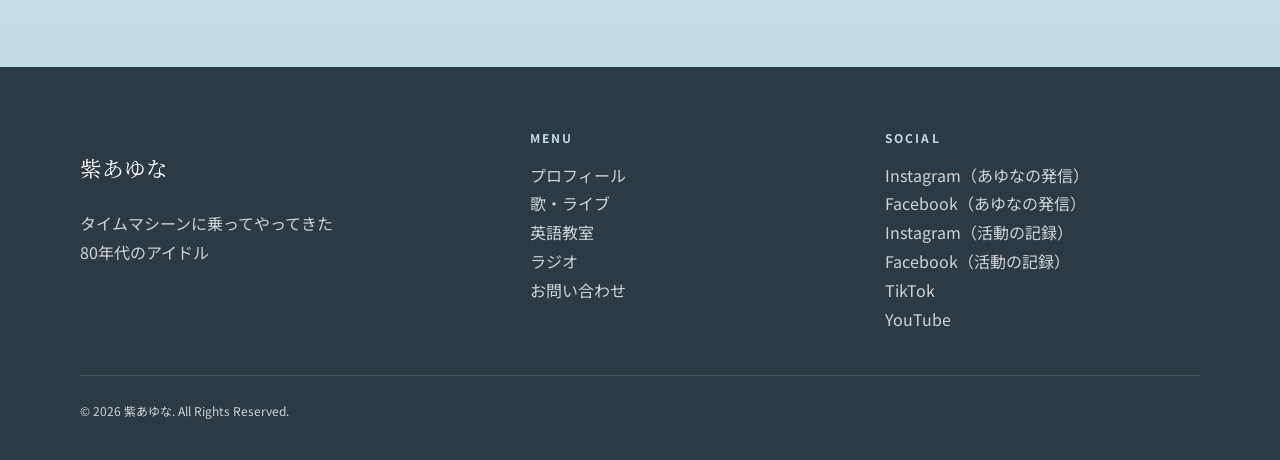
==== commit 09f81146: "CSS の読み込みに版番号を付け、古い CSS が残って崩れて見えるのを防ぐ" ====
--- a/index.html
+++ b/index.html
@@ -18,7 +18,7 @@
   <meta name="twitter:card" content="summary">
   <meta name="keywords" content="紫あゆな,80年代アイドル,沖縄 歌手,ウクレレ 沖縄,サンレレ 沖縄,沖縄 ライブ 出演依頼,子ども 英語教室 沖縄">
   <script type="application/ld+json">{"@context":"https://schema.org","@type":"Person","name":"紫あゆな","jobTitle":"歌手・ウクレレ／サンレレ奏者・ラジオパーソナリティ","sameAs":["https://www.instagram.com/ayuna.80idol/","https://www.facebook.com/profile.php?id=100083319112403","https://www.instagram.com/369murasakiayuna/","https://www.tiktok.com/@user3553281297065","https://www.youtube.com/@%E7%B4%AB%E3%81%82%E3%82%86%E3%81%AA","https://www.facebook.com/profile.php?id=100011735827150"]}</script>
-  <link rel="stylesheet" href="assets/css/style.css">
+  <link rel="stylesheet" href="assets/css/style.css?v=20261018">
 </head>
 <body>
   <a class="skip-link" href="#main">本文へ移動</a>
--- a/assets/css/style.css
+++ b/assets/css/style.css
@@ -309,7 +309,7 @@
 .pillar .link-arrow { margin-top: auto; }
 .pillar .card-number { color: var(--accent); }
 
-.video-grid { display: grid; grid-template-columns: repeat(2, 1fr); gap: 22px; margin-top: 40px; }
+.video-grid { display: grid; grid-template-columns: repeat(2, 1fr); gap: 22px; margin-top: 40px; }  /* 2本（2026-10-18 歌酒場・はるさーダンサーズ・中城モールを外した） */
 .video { display: block; overflow: hidden; border: 1px solid var(--line); border-radius: 20px; background: #fff; color: inherit; }
 .video .thumb { position: relative; display: block; }
 .video .thumb img { width: 100%; aspect-ratio: 16 / 9; object-fit: cover; }
